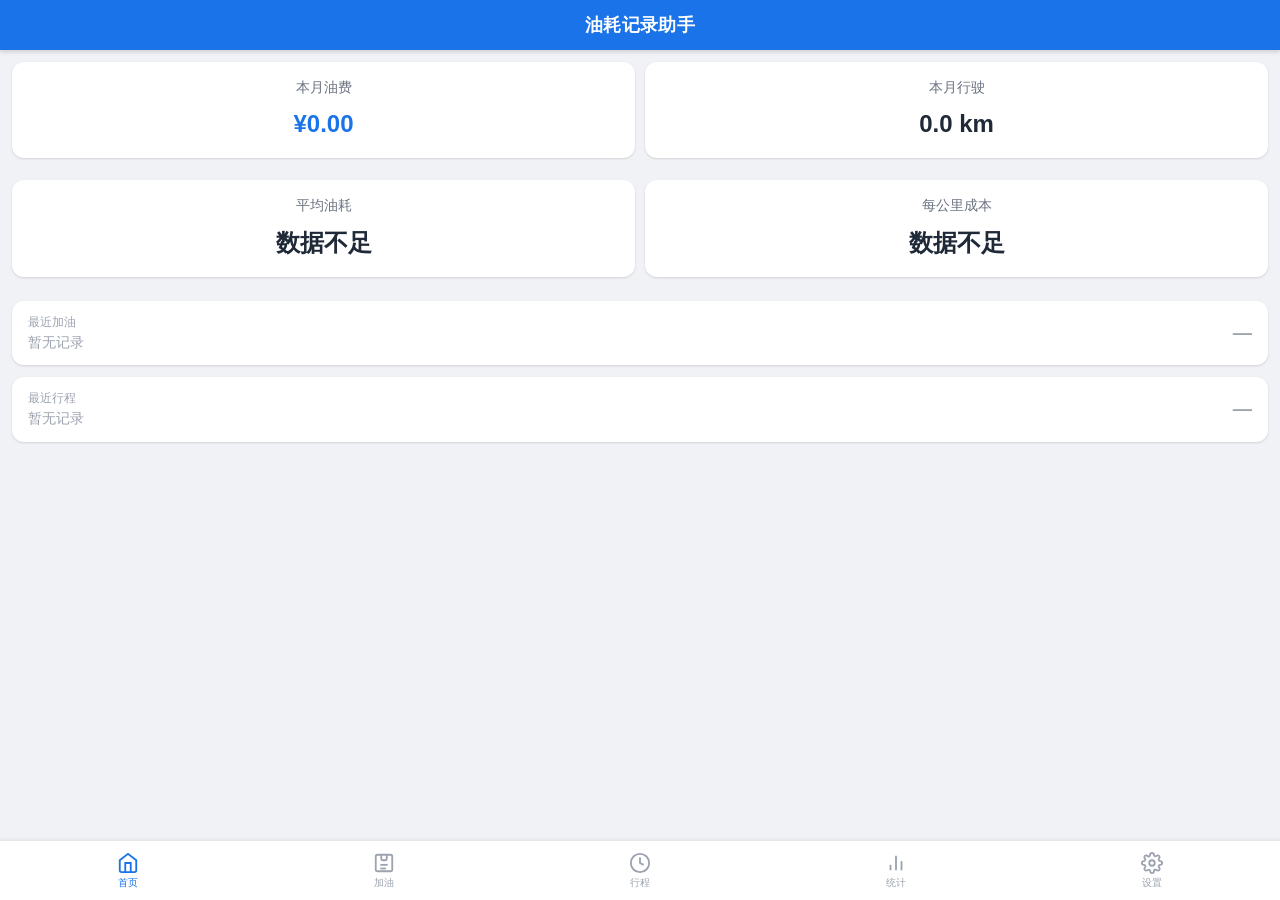
==== index.html @ dcf21203 "Initial fuel tracker PWA" ====
<!DOCTYPE html>
<html lang="zh-CN">
<head>
  <meta charset="UTF-8">
  <meta name="viewport" content="width=device-width, initial-scale=1.0, maximum-scale=1.0, user-scalable=no">
  <meta name="theme-color" content="#1a73e8">
  <meta name="apple-mobile-web-app-capable" content="yes">
  <meta name="apple-mobile-web-app-status-bar-style" content="default">
  <meta name="apple-mobile-web-app-title" content="油耗记录">
  <link rel="manifest" href="manifest.json">
  <link rel="apple-touch-icon" href="icons/icon-192.png">
  <title>油耗记录助手</title>
  <link rel="stylesheet" href="styles.css">
</head>
<body>
  <div id="app">
    <header class="app-header">
      <h1 id="header-title">油耗记录助手</h1>
    </header>

    <main id="main-content" class="app-content"></main>

    <nav class="bottom-nav">
      <button class="nav-item active" data-page="home">
        <svg class="nav-icon" viewBox="0 0 24 24" fill="none" stroke="currentColor" stroke-width="2">
          <path d="M3 9l9-7 9 7v11a2 2 0 0 1-2 2H5a2 2 0 0 1-2-2z"/>
          <polyline points="9 22 9 12 15 12 15 22"/>
        </svg>
        <span class="nav-label">首页</span>
      </button>
      <button class="nav-item" data-page="fuel">
        <svg class="nav-icon" viewBox="0 0 24 24" fill="none" stroke="currentColor" stroke-width="2">
          <path d="M19 3H5a2 2 0 0 0-2 2v14a2 2 0 0 0 2 2h14a2 2 0 0 0 2-2V5a2 2 0 0 0-2-2z"/>
          <path d="M15 3v4a2 2 0 0 1-2 2h-2a2 2 0 0 1-2-2V3"/>
          <line x1="8" y1="14" x2="16" y2="14"/>
          <line x1="8" y1="18" x2="14" y2="18"/>
        </svg>
        <span class="nav-label">加油</span>
      </button>
      <button class="nav-item" data-page="trip">
        <svg class="nav-icon" viewBox="0 0 24 24" fill="none" stroke="currentColor" stroke-width="2">
          <circle cx="12" cy="12" r="10"/>
          <polyline points="12 6 12 12 16 14"/>
        </svg>
        <span class="nav-label">行程</span>
      </button>
      <button class="nav-item" data-page="stats">
        <svg class="nav-icon" viewBox="0 0 24 24" fill="none" stroke="currentColor" stroke-width="2">
          <line x1="18" y1="20" x2="18" y2="10"/>
          <line x1="12" y1="20" x2="12" y2="4"/>
          <line x1="6" y1="20" x2="6" y2="14"/>
        </svg>
        <span class="nav-label">统计</span>
      </button>
      <button class="nav-item" data-page="settings">
        <svg class="nav-icon" viewBox="0 0 24 24" fill="none" stroke="currentColor" stroke-width="2">
          <circle cx="12" cy="12" r="3"/>
          <path d="M19.4 15a1.65 1.65 0 0 0 .33 1.82l.06.06a2 2 0 0 1 0 2.83 2 2 0 0 1-2.83 0l-.06-.06a1.65 1.65 0 0 0-1.82-.33 1.65 1.65 0 0 0-1 1.51V21a2 2 0 0 1-2 2 2 2 0 0 1-2-2v-.09A1.65 1.65 0 0 0 9 19.4a1.65 1.65 0 0 0-1.82.33l-.06.06a2 2 0 0 1-2.83 0 2 2 0 0 1 0-2.83l.06-.06A1.65 1.65 0 0 0 4.68 15a1.65 1.65 0 0 0-1.51-1H3a2 2 0 0 1-2-2 2 2 0 0 1 2-2h.09A1.65 1.65 0 0 0 4.6 9a1.65 1.65 0 0 0-.33-1.82l-.06-.06a2 2 0 0 1 0-2.83 2 2 0 0 1 2.83 0l.06.06A1.65 1.65 0 0 0 9 4.68a1.65 1.65 0 0 0 1-1.51V3a2 2 0 0 1 2-2 2 2 0 0 1 2 2v.09a1.65 1.65 0 0 0 1 1.51 1.65 1.65 0 0 0 1.82-.33l.06-.06a2 2 0 0 1 2.83 0 2 2 0 0 1 0 2.83l-.06.06A1.65 1.65 0 0 0 19.4 9a1.65 1.65 0 0 0 1.51 1H21a2 2 0 0 1 2 2 2 2 0 0 1-2 2h-.09a1.65 1.65 0 0 0-1.51 1z"/>
        </svg>
        <span class="nav-label">设置</span>
      </button>
    </nav>
  </div>

  <div id="modal-overlay" class="modal-overlay hidden">
    <div id="modal-content" class="modal-content"></div>
  </div>

  <div id="confirm-dialog" class="modal-overlay hidden">
    <div class="confirm-dialog">
      <p id="confirm-message"></p>
      <div class="confirm-actions">
        <button id="confirm-cancel" class="btn btn-outline">取消</button>
        <button id="confirm-ok" class="btn btn-danger">确认</button>
      </div>
    </div>
  </div>

  <script src="app.js"></script>
</body>
</html>
---- styles.css ----
:root {
  --primary: #1a73e8;
  --primary-dark: #1557b0;
  --primary-light: #e8f0fe;
  --bg: #f0f2f5;
  --card-bg: #ffffff;
  --text: #1f2937;
  --text-secondary: #6b7280;
  --text-muted: #9ca3af;
  --border: #e5e7eb;
  --danger: #ef4444;
  --danger-light: #fef2f2;
  --success: #10b981;
  --success-light: #ecfdf5;
  --warning: #f59e0b;
  --warning-light: #fffbeb;
  --nav-height: 60px;
  --header-height: 50px;
  --radius: 12px;
  --shadow: 0 1px 3px rgba(0,0,0,0.08), 0 1px 2px rgba(0,0,0,0.06);
  --shadow-lg: 0 4px 6px rgba(0,0,0,0.07), 0 2px 4px rgba(0,0,0,0.06);
}

* {
  margin: 0;
  padding: 0;
  box-sizing: border-box;
}

html {
  font-size: 16px;
  -webkit-text-size-adjust: 100%;
}

body {
  font-family: -apple-system, BlinkMacSystemFont, "Segoe UI", Roboto, "Helvetica Neue", Arial, "PingFang SC", "Microsoft YaHei", sans-serif;
  background: var(--bg);
  color: var(--text);
  line-height: 1.5;
  -webkit-font-smoothing: antialiased;
  overscroll-behavior: none;
  min-height: 100vh;
  min-height: 100dvh;
}

#app {
  display: flex;
  flex-direction: column;
  min-height: 100vh;
  min-height: 100dvh;
}

/* Header */
.app-header {
  position: sticky;
  top: 0;
  z-index: 100;
  background: var(--primary);
  color: #fff;
  height: var(--header-height);
  display: flex;
  align-items: center;
  justify-content: center;
  padding: 0 16px;
  box-shadow: 0 2px 4px rgba(0,0,0,0.15);
}

.app-header h1 {
  font-size: 1.1rem;
  font-weight: 600;
  letter-spacing: 0.02em;
}

/* Main Content */
.app-content {
  flex: 1;
  padding: 12px 12px calc(var(--nav-height) + 16px);
  overflow-y: auto;
}

/* Page */
.page {
  display: none;
}

.page.active {
  display: block;
}

/* Bottom Nav */
.bottom-nav {
  position: fixed;
  bottom: 0;
  left: 0;
  right: 0;
  z-index: 100;
  background: var(--card-bg);
  border-top: 1px solid var(--border);
  display: flex;
  height: var(--nav-height);
  padding-bottom: env(safe-area-inset-bottom, 0);
  box-shadow: 0 -1px 3px rgba(0,0,0,0.05);
}

.nav-item {
  flex: 1;
  display: flex;
  flex-direction: column;
  align-items: center;
  justify-content: center;
  gap: 2px;
  border: none;
  background: none;
  color: var(--text-muted);
  cursor: pointer;
  transition: color 0.2s;
  -webkit-tap-highlight-color: transparent;
}

.nav-item.active {
  color: var(--primary);
}

.nav-icon {
  width: 22px;
  height: 22px;
}

.nav-label {
  font-size: 0.65rem;
  font-weight: 500;
}

/* Cards */
.card {
  background: var(--card-bg);
  border-radius: var(--radius);
  padding: 16px;
  margin-bottom: 12px;
  box-shadow: var(--shadow);
}

.card-title {
  font-size: 0.85rem;
  color: var(--text-secondary);
  margin-bottom: 8px;
  font-weight: 500;
}

.card-value {
  font-size: 1.5rem;
  font-weight: 700;
  color: var(--text);
}

.card-value.primary {
  color: var(--primary);
}

.card-sub {
  font-size: 0.75rem;
  color: var(--text-muted);
  margin-top: 4px;
}

/* Summary grid */
.summary-grid {
  display: grid;
  grid-template-columns: 1fr 1fr;
  gap: 10px;
  margin-bottom: 12px;
}

.summary-card {
  text-align: center;
}

/* Record list */
.record-list {
  display: flex;
  flex-direction: column;
  gap: 10px;
}

.record-item {
  background: var(--card-bg);
  border-radius: var(--radius);
  padding: 14px 16px;
  box-shadow: var(--shadow);
  position: relative;
}

.record-header {
  display: flex;
  justify-content: space-between;
  align-items: flex-start;
  margin-bottom: 8px;
}

.record-date {
  font-size: 0.85rem;
  font-weight: 600;
  color: var(--text);
}

.record-delete {
  background: none;
  border: none;
  color: var(--text-muted);
  cursor: pointer;
  padding: 4px 8px;
  font-size: 0.8rem;
  border-radius: 6px;
  transition: all 0.2s;
  -webkit-tap-highlight-color: transparent;
}

.record-delete:hover,
.record-delete:active {
  color: var(--danger);
  background: var(--danger-light);
}

.record-details {
  display: grid;
  grid-template-columns: 1fr 1fr;
  gap: 4px 12px;
}

.record-detail {
  font-size: 0.82rem;
  color: var(--text-secondary);
}

.record-detail span {
  color: var(--text);
  font-weight: 500;
}

.record-note {
  margin-top: 6px;
  font-size: 0.78rem;
  color: var(--text-muted);
  font-style: italic;
}

.record-note::before {
  content: "📝 ";
  font-style: normal;
}

/* Full tank badge */
.badge-full {
  display: inline-block;
  background: var(--success-light);
  color: var(--success);
  font-size: 0.7rem;
  padding: 2px 8px;
  border-radius: 10px;
  font-weight: 600;
  margin-left: 6px;
}

/* Buttons */
.btn {
  display: inline-flex;
  align-items: center;
  justify-content: center;
  padding: 12px 20px;
  border-radius: 10px;
  border: none;
  font-size: 0.95rem;
  font-weight: 600;
  cursor: pointer;
  transition: all 0.2s;
  -webkit-tap-highlight-color: transparent;
  min-height: 44px;
  white-space: nowrap;
}

.btn-primary {
  background: var(--primary);
  color: #fff;
}

.btn-primary:active {
  background: var(--primary-dark);
}

.btn-outline {
  background: transparent;
  color: var(--primary);
  border: 1.5px solid var(--primary);
}

.btn-outline:active {
  background: var(--primary-light);
}

.btn-danger {
  background: var(--danger);
  color: #fff;
}

.btn-danger:active {
  background: #dc2626;
}

.btn-block {
  width: 100%;
}

.btn-sm {
  padding: 8px 14px;
  font-size: 0.82rem;
  min-height: 36px;
  border-radius: 8px;
}

/* FAB */
.fab {
  position: fixed;
  bottom: calc(var(--nav-height) + 20px);
  right: 20px;
  z-index: 90;
  width: 52px;
  height: 52px;
  border-radius: 50%;
  background: var(--primary);
  color: #fff;
  border: none;
  font-size: 1.6rem;
  display: flex;
  align-items: center;
  justify-content: center;
  cursor: pointer;
  box-shadow: 0 4px 12px rgba(26,115,232,0.4);
  transition: all 0.2s;
  -webkit-tap-highlight-color: transparent;
}

.fab:active {
  transform: scale(0.95);
  background: var(--primary-dark);
}

/* Empty state */
.empty-state {
  text-align: center;
  padding: 48px 24px;
  color: var(--text-muted);
}

.empty-state-icon {
  font-size: 3rem;
  margin-bottom: 12px;
  opacity: 0.6;
}

.empty-state p {
  font-size: 0.9rem;
  margin-bottom: 12px;
}

/* Modal */
.modal-overlay {
  position: fixed;
  inset: 0;
  z-index: 200;
  background: rgba(0,0,0,0.5);
  display: flex;
  align-items: flex-end;
  justify-content: center;
  animation: fadeIn 0.2s;
}

.modal-overlay.hidden {
  display: none;
}

.modal-content {
  background: var(--card-bg);
  border-radius: 16px 16px 0 0;
  width: 100%;
  max-height: 90vh;
  max-height: 90dvh;
  overflow-y: auto;
  padding: 0;
  animation: slideUp 0.3s ease-out;
}

.modal-header {
  position: sticky;
  top: 0;
  background: var(--card-bg);
  padding: 16px 20px;
  border-bottom: 1px solid var(--border);
  display: flex;
  align-items: center;
  justify-content: space-between;
  z-index: 1;
  border-radius: 16px 16px 0 0;
}

.modal-header h2 {
  font-size: 1.1rem;
  font-weight: 600;
}

.modal-close {
  background: none;
  border: none;
  font-size: 1.5rem;
  color: var(--text-secondary);
  cursor: pointer;
  padding: 4px 8px;
  line-height: 1;
  -webkit-tap-highlight-color: transparent;
}

.modal-body {
  padding: 16px 20px 24px;
}

.modal-footer {
  padding: 0 20px 20px;
  display: flex;
  gap: 10px;
}

.modal-footer .btn {
  flex: 1;
}

/* Form */
.form-group {
  margin-bottom: 16px;
}

.form-label {
  display: block;
  font-size: 0.85rem;
  font-weight: 600;
  color: var(--text);
  margin-bottom: 6px;
}

.form-input {
  width: 100%;
  padding: 10px 14px;
  border: 1.5px solid var(--border);
  border-radius: 10px;
  font-size: 0.95rem;
  color: var(--text);
  background: var(--card-bg);
  transition: border-color 0.2s;
  -webkit-appearance: none;
  appearance: none;
  font-family: inherit;
}

.form-input:focus {
  outline: none;
  border-color: var(--primary);
  box-shadow: 0 0 0 3px rgba(26,115,232,0.1);
}

.form-input::placeholder {
  color: var(--text-muted);
}

select.form-input {
  background-image: url("data:image/svg+xml,%3Csvg xmlns='http://www.w3.org/2000/svg' width='12' height='12' viewBox='0 0 12 12'%3E%3Cpath fill='%236b7280' d='M6 8L1 3h10z'/%3E%3C/svg%3E");
  background-repeat: no-repeat;
  background-position: right 12px center;
  padding-right: 32px;
}

.form-row {
  display: grid;
  grid-template-columns: 1fr 1fr;
  gap: 10px;
}

.form-hint {
  font-size: 0.75rem;
  color: var(--text-muted);
  margin-top: 4px;
}

.form-check {
  display: flex;
  align-items: center;
  gap: 8px;
  cursor: pointer;
}

.form-check input[type="checkbox"] {
  width: 20px;
  height: 20px;
  accent-color: var(--primary);
  cursor: pointer;
}

.form-check label {
  font-size: 0.9rem;
  cursor: pointer;
}

/* Stats */
.stats-grid {
  display: grid;
  grid-template-columns: 1fr 1fr;
  gap: 10px;
  margin-bottom: 12px;
}

.stats-card {
  background: var(--card-bg);
  border-radius: var(--radius);
  padding: 14px;
  box-shadow: var(--shadow);
}

.stats-card .card-title {
  font-size: 0.78rem;
  margin-bottom: 4px;
}

.stats-card .card-value {
  font-size: 1.3rem;
}

.stats-full {
  grid-column: 1 / -1;
}

.stats-insufficient {
  text-align: center;
  padding: 24px;
  color: var(--warning);
  background: var(--warning-light);
  border-radius: var(--radius);
  font-size: 0.9rem;
  font-weight: 500;
}

/* Settings */
.settings-section {
  margin-bottom: 20px;
}

.settings-section h3 {
  font-size: 0.9rem;
  font-weight: 600;
  color: var(--text-secondary);
  margin-bottom: 10px;
  padding-left: 4px;
}

.settings-row {
  display: flex;
  align-items: center;
  justify-content: space-between;
  background: var(--card-bg);
  padding: 14px 16px;
  border-radius: var(--radius);
  box-shadow: var(--shadow);
  margin-bottom: 8px;
}

.settings-label {
  font-size: 0.9rem;
  font-weight: 500;
}

.settings-value {
  font-size: 0.9rem;
  color: var(--text-secondary);
  font-weight: 600;
}

/* Confirm dialog */
.confirm-dialog {
  align-self: center;
  background: var(--card-bg);
  border-radius: var(--radius);
  padding: 24px;
  width: 85%;
  max-width: 320px;
  text-align: center;
  box-shadow: var(--shadow-lg);
}

.confirm-dialog p {
  font-size: 0.95rem;
  margin-bottom: 20px;
  color: var(--text);
  line-height: 1.6;
}

.confirm-actions {
  display: flex;
  gap: 10px;
}

.confirm-actions .btn {
  flex: 1;
}

/* Latest record card */
.latest-card {
  display: flex;
  justify-content: space-between;
  align-items: center;
  padding: 12px 16px;
}

.latest-info {
  flex: 1;
}

.latest-label {
  font-size: 0.75rem;
  color: var(--text-muted);
  margin-bottom: 2px;
}

.latest-detail {
  font-size: 0.85rem;
  color: var(--text);
}

.latest-value {
  font-size: 1.2rem;
  font-weight: 700;
  color: var(--primary);
}

/* Animations */
@keyframes fadeIn {
  from { opacity: 0; }
  to { opacity: 1; }
}

@keyframes slideUp {
  from { transform: translateY(100%); }
  to { transform: translateY(0); }
}

/* Scrollbar */
.app-content::-webkit-scrollbar {
  width: 0;
}

/* Utility */
.text-center { text-align: center; }
.mt-2 { margin-top: 8px; }
.mb-2 { margin-bottom: 8px; }
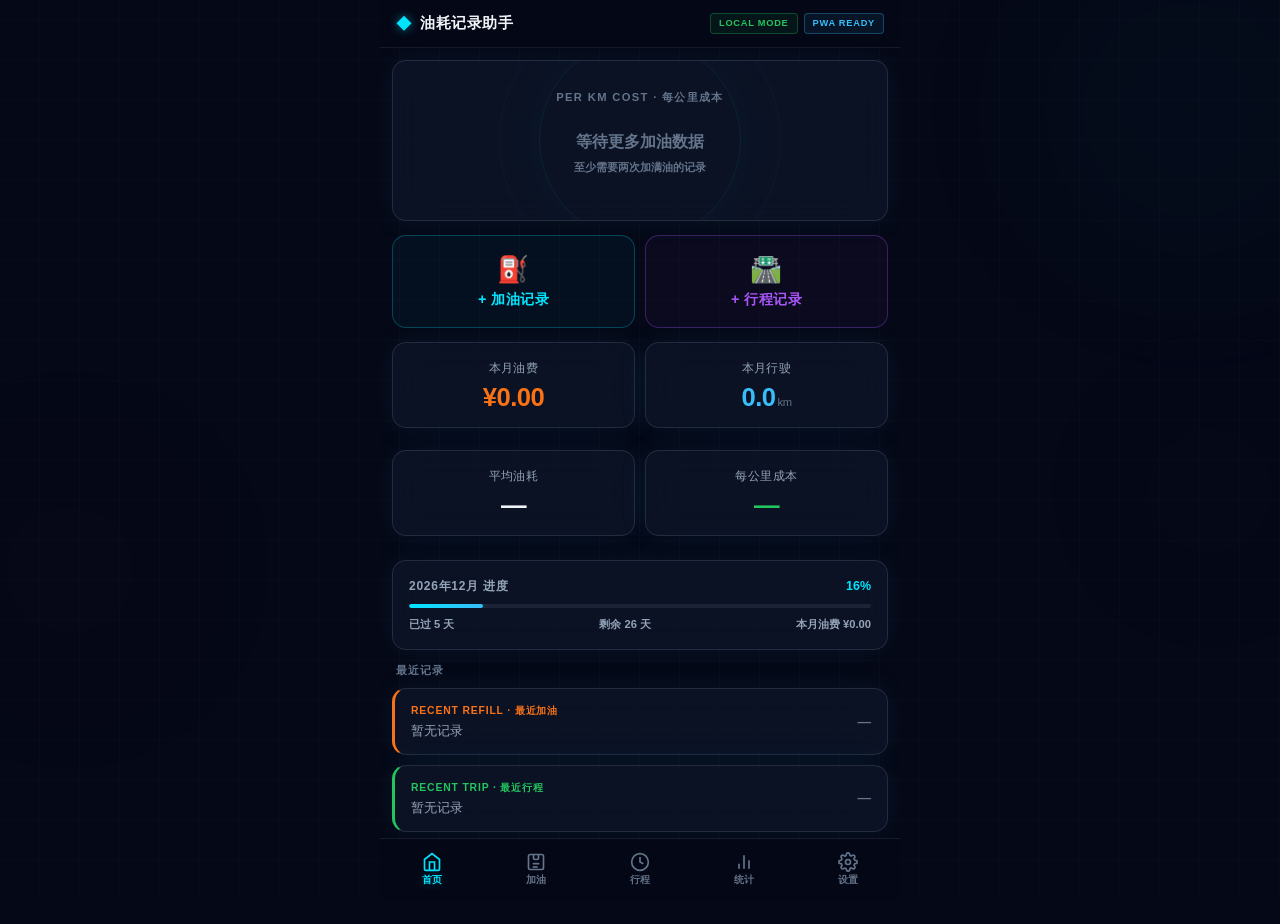
==== commit 645ef28d: "Upgrade futuristic fuel dashboard UI" ====
--- a/index.html
+++ b/index.html
@@ -3,19 +3,29 @@
 <head>
   <meta charset="UTF-8">
   <meta name="viewport" content="width=device-width, initial-scale=1.0, maximum-scale=1.0, user-scalable=no">
-  <meta name="theme-color" content="#1a73e8">
+  <meta name="theme-color" content="#050816">
   <meta name="apple-mobile-web-app-capable" content="yes">
-  <meta name="apple-mobile-web-app-status-bar-style" content="default">
+  <meta name="apple-mobile-web-app-status-bar-style" content="black-translucent">
   <meta name="apple-mobile-web-app-title" content="油耗记录">
   <link rel="manifest" href="manifest.json">
   <link rel="apple-touch-icon" href="icons/icon-192.png">
-  <title>油耗记录助手</title>
+  <title>油耗记录助手 · Fuel Intelligence</title>
   <link rel="stylesheet" href="styles.css">
 </head>
 <body>
+  <!-- Background orbs -->
+  <div class="bg-orb orb-1"></div>
+  <div class="bg-orb orb-2"></div>
+  <div class="bg-orb orb-3"></div>
+  <div class="bg-grid"></div>
+
   <div id="app">
     <header class="app-header">
-      <h1 id="header-title">油耗记录助手</h1>
+      <div class="header-inner">
+        <span class="header-logo">◆</span>
+        <h1 id="header-title">油耗记录助手</h1>
+      </div>
+      <div class="header-status" id="header-status"></div>
     </header>
 
     <main id="main-content" class="app-content"></main>
--- a/styles.css
+++ b/styles.css
@@ -1,31 +1,52 @@
+/* ============================================================
+   Fuel Intelligence Dashboard — Dark Sci-Fi Theme
+   ============================================================ */
+
 :root {
-  --primary: #1a73e8;
-  --primary-dark: #1557b0;
-  --primary-light: #e8f0fe;
-  --bg: #f0f2f5;
-  --card-bg: #ffffff;
-  --text: #1f2937;
-  --text-secondary: #6b7280;
-  --text-muted: #9ca3af;
-  --border: #e5e7eb;
-  --danger: #ef4444;
-  --danger-light: #fef2f2;
-  --success: #10b981;
-  --success-light: #ecfdf5;
-  --warning: #f59e0b;
-  --warning-light: #fffbeb;
-  --nav-height: 60px;
-  --header-height: 50px;
-  --radius: 12px;
-  --shadow: 0 1px 3px rgba(0,0,0,0.08), 0 1px 2px rgba(0,0,0,0.06);
-  --shadow-lg: 0 4px 6px rgba(0,0,0,0.07), 0 2px 4px rgba(0,0,0,0.06);
-}
-
-* {
-  margin: 0;
-  padding: 0;
-  box-sizing: border-box;
-}
+  /* Background */
+  --bg-deep: #050816;
+  --bg-mid: #07111f;
+  --bg-card: rgba(15, 23, 42, 0.72);
+  --bg-card-solid: #0f172a;
+  --bg-input: rgba(15, 23, 42, 0.9);
+
+  /* Borders */
+  --border-subtle: rgba(148, 163, 184, 0.12);
+  --border-glow: rgba(148, 163, 184, 0.18);
+  --border-cyan: rgba(0, 229, 255, 0.25);
+
+  /* Text */
+  --text-primary: #f1f5f9;
+  --text-secondary: #94a3b8;
+  --text-muted: #64748b;
+  --text-cyan: #00e5ff;
+
+  /* Accent */
+  --accent-cyan: #00e5ff;
+  --accent-blue: #38bdf8;
+  --accent-purple: #a855f7;
+  --accent-green: #22c55e;
+  --accent-orange: #f97316;
+  --accent-rose: #f43f5e;
+
+  /* Glow */
+  --glow-cyan: 0 0 30px rgba(0, 229, 255, 0.15);
+  --glow-blue: 0 0 20px rgba(56, 189, 248, 0.12);
+  --glow-purple: 0 0 25px rgba(168, 85, 247, 0.12);
+  --glow-card: 0 0 30px rgba(56, 189, 248, 0.08);
+  --glow-btn: 0 0 20px rgba(0, 229, 255, 0.3);
+
+  /* Layout */
+  --nav-height: 62px;
+  --header-height: 48px;
+  --radius: 14px;
+  --radius-sm: 10px;
+}
+
+/* ============================================================
+   Reset & Base
+   ============================================================ */
+* { margin: 0; padding: 0; box-sizing: border-box; }
 
 html {
   font-size: 16px;
@@ -34,72 +55,1005 @@
 
 body {
   font-family: -apple-system, BlinkMacSystemFont, "Segoe UI", Roboto, "Helvetica Neue", Arial, "PingFang SC", "Microsoft YaHei", sans-serif;
-  background: var(--bg);
-  color: var(--text);
+  background: var(--bg-deep);
+  color: var(--text-primary);
   line-height: 1.5;
   -webkit-font-smoothing: antialiased;
   overscroll-behavior: none;
   min-height: 100vh;
   min-height: 100dvh;
-}
-
+  overflow-x: hidden;
+  position: relative;
+}
+
+/* ============================================================
+   Background Effects
+   ============================================================ */
+.bg-orb {
+  position: fixed;
+  border-radius: 50%;
+  filter: blur(120px);
+  opacity: 0.4;
+  pointer-events: none;
+  z-index: 0;
+}
+.bg-orb.orb-1 {
+  width: 380px; height: 380px;
+  background: radial-gradient(circle, rgba(0,229,255,0.18), transparent 70%);
+  top: -80px; right: -100px;
+  animation: orbFloat1 12s ease-in-out infinite;
+}
+.bg-orb.orb-2 {
+  width: 300px; height: 300px;
+  background: radial-gradient(circle, rgba(168,85,247,0.14), transparent 70%);
+  bottom: 20%; left: -80px;
+  animation: orbFloat2 15s ease-in-out infinite;
+}
+.bg-orb.orb-3 {
+  width: 260px; height: 260px;
+  background: radial-gradient(circle, rgba(56,189,248,0.12), transparent 70%);
+  top: 40%; right: -60px;
+  animation: orbFloat3 14s ease-in-out infinite;
+}
+
+.bg-grid {
+  position: fixed;
+  inset: 0;
+  pointer-events: none;
+  z-index: 0;
+  opacity: 0.06;
+  background-image:
+    repeating-linear-gradient(0deg, transparent, transparent 39px, rgba(148,163,184,0.5) 39px, rgba(148,163,184,0.5) 40px),
+    repeating-linear-gradient(90deg, transparent, transparent 39px, rgba(148,163,184,0.5) 39px, rgba(148,163,184,0.5) 40px);
+}
+
+@keyframes orbFloat1 {
+  0%, 100% { transform: translate(0, 0) scale(1); }
+  33% { transform: translate(-40px, 30px) scale(1.08); }
+  66% { transform: translate(20px, -20px) scale(0.94); }
+}
+@keyframes orbFloat2 {
+  0%, 100% { transform: translate(0, 0) scale(1); }
+  50% { transform: translate(30px, -40px) scale(1.1); }
+}
+@keyframes orbFloat3 {
+  0%, 100% { transform: translate(0, 0) scale(1); }
+  33% { transform: translate(-20px, -30px) scale(1.05); }
+  66% { transform: translate(30px, 20px) scale(0.95); }
+}
+
+/* ============================================================
+   App Shell
+   ============================================================ */
 #app {
   display: flex;
   flex-direction: column;
   min-height: 100vh;
   min-height: 100dvh;
-}
-
-/* Header */
+  position: relative;
+  z-index: 1;
+  max-width: 520px;
+  margin: 0 auto;
+}
+
+/* ============================================================
+   Header
+   ============================================================ */
 .app-header {
   position: sticky;
   top: 0;
   z-index: 100;
-  background: var(--primary);
-  color: #fff;
+  background: rgba(5, 8, 22, 0.85);
+  backdrop-filter: blur(20px);
+  -webkit-backdrop-filter: blur(20px);
+  border-bottom: 1px solid var(--border-subtle);
+  padding: 0 16px;
   height: var(--header-height);
   display: flex;
+  align-items: center;
+  justify-content: space-between;
+}
+
+.header-inner {
+  display: flex;
+  align-items: center;
+  gap: 8px;
+}
+
+.header-logo {
+  color: var(--accent-cyan);
+  font-size: 1rem;
+  text-shadow: 0 0 10px rgba(0,229,255,0.5);
+}
+
+.app-header h1 {
+  font-size: 0.95rem;
+  font-weight: 600;
+  color: var(--text-primary);
+  letter-spacing: 0.04em;
+}
+
+.header-status {
+  display: flex;
+  gap: 6px;
+}
+
+.status-tag {
+  font-size: 0.58rem;
+  font-weight: 700;
+  letter-spacing: 0.08em;
+  padding: 3px 8px;
+  border-radius: 4px;
+  border: 1px solid;
+  text-transform: uppercase;
+}
+.status-tag.local  { color: #22c55e; border-color: rgba(34,197,94,0.3); background: rgba(34,197,94,0.08); }
+.status-tag.pwa    { color: #38bdf8; border-color: rgba(56,189,248,0.3); background: rgba(56,189,248,0.08); }
+
+/* ============================================================
+   Main Content
+   ============================================================ */
+.app-content {
+  flex: 1;
+  padding: 12px 12px calc(var(--nav-height) + 20px);
+  overflow-y: auto;
+  position: relative;
+  z-index: 1;
+}
+
+.app-content::-webkit-scrollbar { width: 0; }
+
+.page { display: none; }
+.page.active { display: block; }
+
+/* ============================================================
+   Page Title (fuel/trip/stats/settings)
+   ============================================================ */
+.page-title {
+  font-size: 1.05rem;
+  font-weight: 700;
+  margin-bottom: 14px;
+  color: var(--text-primary);
+  letter-spacing: 0.03em;
+  display: flex;
+  align-items: center;
+  gap: 8px;
+}
+.page-title .dot {
+  width: 8px; height: 8px;
+  border-radius: 50%;
+  background: var(--accent-cyan);
+  box-shadow: 0 0 8px var(--accent-cyan);
+}
+
+/* ============================================================
+   Cards (Glass)
+   ============================================================ */
+.card {
+  background: var(--bg-card);
+  border: 1px solid var(--border-glow);
+  border-radius: var(--radius);
+  padding: 16px;
+  margin-bottom: 12px;
+  backdrop-filter: blur(16px);
+  -webkit-backdrop-filter: blur(16px);
+  box-shadow: var(--glow-card);
+}
+
+.card-title {
+  font-size: 0.75rem;
+  color: var(--text-secondary);
+  margin-bottom: 6px;
+  font-weight: 500;
+  letter-spacing: 0.04em;
+  text-transform: uppercase;
+}
+
+.card-value {
+  font-size: 1.6rem;
+  font-weight: 800;
+  color: var(--text-primary);
+  letter-spacing: -0.02em;
+  line-height: 1.1;
+}
+
+.card-value.cyan  { color: var(--accent-cyan); text-shadow: 0 0 20px rgba(0,229,255,0.2); }
+.card-value.blue  { color: var(--accent-blue); }
+.card-value.green { color: var(--accent-green); }
+.card-value.orange{ color: var(--accent-orange); }
+
+.card-unit {
+  font-size: 0.7rem;
+  font-weight: 500;
+  color: var(--text-muted);
+  margin-left: 2px;
+}
+
+/* ============================================================
+   Summary Grid (2x2)
+   ============================================================ */
+.summary-grid {
+  display: grid;
+  grid-template-columns: 1fr 1fr;
+  gap: 10px;
+  margin-bottom: 12px;
+}
+.summary-card { text-align: center; }
+
+/* ============================================================
+   Hero Dashboard — Central Gauge
+   ============================================================ */
+.hero-dashboard {
+  position: relative;
+  text-align: center;
+  padding: 28px 16px 22px;
+  margin-bottom: 14px;
+  background: var(--bg-card);
+  border: 1px solid var(--border-glow);
+  border-radius: var(--radius);
+  backdrop-filter: blur(16px);
+  -webkit-backdrop-filter: blur(16px);
+  box-shadow: var(--glow-card);
+  overflow: hidden;
+}
+
+.hero-dashboard::before {
+  content: '';
+  position: absolute;
+  top: 50%; left: 50%;
+  transform: translate(-50%, -50%);
+  width: 200px; height: 200px;
+  border-radius: 50%;
+  border: 1px solid rgba(0,229,255,0.08);
+  box-shadow: 0 0 60px rgba(0,229,255,0.04);
+  pointer-events: none;
+}
+
+.hero-dashboard::after {
+  content: '';
+  position: absolute;
+  top: 50%; left: 50%;
+  transform: translate(-50%, -50%);
+  width: 280px; height: 280px;
+  border-radius: 50%;
+  border: 1px solid rgba(168,85,247,0.05);
+  pointer-events: none;
+}
+
+.hero-label {
+  font-size: 0.7rem;
+  font-weight: 600;
+  letter-spacing: 0.12em;
+  text-transform: uppercase;
+  color: var(--text-muted);
+  margin-bottom: 4px;
+  position: relative;
+  z-index: 1;
+}
+
+.hero-value {
+  font-size: 3.6rem;
+  font-weight: 900;
+  letter-spacing: -0.04em;
+  line-height: 1;
+  background: linear-gradient(180deg, #ffffff 0%, #a0c4ff 100%);
+  -webkit-background-clip: text;
+  -webkit-text-fill-color: transparent;
+  background-clip: text;
+  position: relative;
+  z-index: 1;
+}
+
+.hero-unit {
+  font-size: 0.85rem;
+  font-weight: 500;
+  color: var(--accent-cyan);
+  margin-top: 2px;
+  letter-spacing: 0.06em;
+  position: relative;
+  z-index: 1;
+}
+
+.hero-no-data {
+  font-size: 1rem;
+  font-weight: 600;
+  color: var(--text-muted);
+  position: relative;
+  z-index: 1;
+  padding: 20px 0;
+}
+
+.hero-aux {
+  display: flex;
+  justify-content: center;
+  gap: 28px;
+  margin-top: 16px;
+  position: relative;
+  z-index: 1;
+}
+
+.hero-aux-item {
+  text-align: center;
+}
+
+.hero-aux-value {
+  font-size: 1.15rem;
+  font-weight: 700;
+  color: var(--text-primary);
+}
+
+.hero-aux-label {
+  font-size: 0.65rem;
+  color: var(--text-muted);
+  letter-spacing: 0.04em;
+  text-transform: uppercase;
+}
+
+.hero-separator {
+  width: 1px;
+  background: var(--border-subtle);
+}
+
+/* ============================================================
+   Quick Actions
+   ============================================================ */
+.quick-actions {
+  display: grid;
+  grid-template-columns: 1fr 1fr;
+  gap: 10px;
+  margin-bottom: 14px;
+}
+
+.btn-action {
+  display: flex;
+  flex-direction: column;
   align-items: center;
   justify-content: center;
-  padding: 0 16px;
-  box-shadow: 0 2px 4px rgba(0,0,0,0.15);
-}
-
-.app-header h1 {
-  font-size: 1.1rem;
+  gap: 6px;
+  padding: 18px 12px;
+  border-radius: var(--radius);
+  border: 1px solid var(--border-cyan);
+  background: rgba(0, 229, 255, 0.04);
+  color: var(--accent-cyan);
+  font-size: 0.9rem;
+  font-weight: 700;
+  cursor: pointer;
+  transition: all 0.25s;
+  text-decoration: none;
+  -webkit-tap-highlight-color: transparent;
+  letter-spacing: 0.03em;
+}
+
+.btn-action:active {
+  background: rgba(0, 229, 255, 0.12);
+  box-shadow: var(--glow-btn);
+  transform: scale(0.97);
+}
+
+.btn-action .action-icon {
+  font-size: 1.6rem;
+}
+
+.btn-action.trip {
+  border-color: rgba(168, 85, 247, 0.3);
+  background: rgba(168, 85, 247, 0.04);
+  color: var(--accent-purple);
+}
+.btn-action.trip:active {
+  background: rgba(168, 85, 247, 0.12);
+  box-shadow: 0 0 20px rgba(168, 85, 247, 0.3);
+}
+
+/* ============================================================
+   Month Progress
+   ============================================================ */
+.progress-card {
+  background: var(--bg-card);
+  border: 1px solid var(--border-glow);
+  border-radius: var(--radius);
+  padding: 16px;
+  margin-bottom: 12px;
+  backdrop-filter: blur(16px);
+  -webkit-backdrop-filter: blur(16px);
+  box-shadow: var(--glow-card);
+}
+
+.progress-header {
+  display: flex;
+  justify-content: space-between;
+  align-items: baseline;
+  margin-bottom: 8px;
+}
+
+.progress-label {
+  font-size: 0.75rem;
   font-weight: 600;
-  letter-spacing: 0.02em;
-}
-
-/* Main Content */
-.app-content {
-  flex: 1;
-  padding: 12px 12px calc(var(--nav-height) + 16px);
+  color: var(--text-secondary);
+  letter-spacing: 0.06em;
+  text-transform: uppercase;
+}
+
+.progress-days {
+  font-size: 0.78rem;
+  font-weight: 600;
+  color: var(--accent-cyan);
+}
+
+.progress-bar-track {
+  height: 4px;
+  background: rgba(148, 163, 184, 0.12);
+  border-radius: 2px;
+  overflow: hidden;
+  margin-bottom: 8px;
+}
+
+.progress-bar-fill {
+  height: 100%;
+  border-radius: 2px;
+  background: linear-gradient(90deg, var(--accent-cyan), var(--accent-blue));
+  box-shadow: 0 0 8px rgba(0, 229, 255, 0.3);
+  transition: width 0.6s ease;
+}
+
+.progress-info {
+  display: flex;
+  justify-content: space-between;
+  font-size: 0.7rem;
+  color: var(--text-muted);
+}
+
+.progress-info span {
+  color: var(--text-secondary);
+  font-weight: 600;
+}
+
+/* ============================================================
+   Latest Records
+   ============================================================ */
+.latest-section-title {
+  font-size: 0.7rem;
+  font-weight: 700;
+  letter-spacing: 0.1em;
+  text-transform: uppercase;
+  color: var(--text-muted);
+  margin-bottom: 10px;
+  padding-left: 4px;
+}
+
+.latest-record-card {
+  background: var(--bg-card);
+  border: 1px solid var(--border-glow);
+  border-radius: var(--radius);
+  padding: 14px 16px;
+  margin-bottom: 10px;
+  backdrop-filter: blur(16px);
+  -webkit-backdrop-filter: blur(16px);
+  display: flex;
+  justify-content: space-between;
+  align-items: center;
+  box-shadow: var(--glow-card);
+}
+
+.latest-record-card.fuel { border-left: 3px solid var(--accent-orange); }
+.latest-record-card.trip { border-left: 3px solid var(--accent-green); }
+
+.latest-info { flex: 1; min-width: 0; }
+
+.latest-label {
+  font-size: 0.65rem;
+  font-weight: 700;
+  letter-spacing: 0.08em;
+  text-transform: uppercase;
+  color: var(--text-muted);
+  margin-bottom: 2px;
+}
+
+.latest-record-card.fuel .latest-label { color: var(--accent-orange); }
+.latest-record-card.trip .latest-label { color: var(--accent-green); }
+
+.latest-detail {
+  font-size: 0.8rem;
+  color: var(--text-secondary);
+  white-space: nowrap;
+  overflow: hidden;
+  text-overflow: ellipsis;
+}
+
+.latest-value {
+  font-size: 1.25rem;
+  font-weight: 800;
+  color: var(--text-primary);
+  flex-shrink: 0;
+  margin-left: 12px;
+}
+
+.latest-value.no-data {
+  color: var(--text-muted);
+  font-size: 0.85rem;
+}
+
+/* ============================================================
+   Record List Items
+   ============================================================ */
+.record-list {
+  display: flex;
+  flex-direction: column;
+  gap: 10px;
+}
+
+.record-item {
+  background: var(--bg-card);
+  border: 1px solid var(--border-glow);
+  border-radius: var(--radius);
+  padding: 14px 16px;
+  backdrop-filter: blur(16px);
+  -webkit-backdrop-filter: blur(16px);
+  box-shadow: var(--glow-card);
+}
+
+.record-header {
+  display: flex;
+  justify-content: space-between;
+  align-items: flex-start;
+  margin-bottom: 8px;
+}
+
+.record-date {
+  font-size: 0.85rem;
+  font-weight: 600;
+  color: var(--text-primary);
+}
+
+.record-delete {
+  background: none;
+  border: none;
+  color: var(--text-muted);
+  cursor: pointer;
+  padding: 4px 8px;
+  font-size: 0.75rem;
+  border-radius: 6px;
+  transition: all 0.2s;
+  -webkit-tap-highlight-color: transparent;
+}
+
+.record-delete:active {
+  color: var(--accent-rose);
+  background: rgba(244, 63, 94, 0.1);
+}
+
+.record-details {
+  display: grid;
+  grid-template-columns: 1fr 1fr;
+  gap: 4px 12px;
+}
+
+.record-detail {
+  font-size: 0.78rem;
+  color: var(--text-secondary);
+}
+
+.record-detail span {
+  color: var(--text-primary);
+  font-weight: 600;
+}
+
+.record-note {
+  margin-top: 6px;
+  font-size: 0.73rem;
+  color: var(--text-muted);
+  font-style: italic;
+}
+
+.badge-full {
+  display: inline-block;
+  font-size: 0.65rem;
+  padding: 2px 8px;
+  border-radius: 10px;
+  font-weight: 700;
+  margin-left: 6px;
+  color: var(--accent-green);
+  background: rgba(34, 197, 94, 0.1);
+  border: 1px solid rgba(34, 197, 94, 0.2);
+}
+
+/* ============================================================
+   Empty State
+   ============================================================ */
+.empty-state {
+  text-align: center;
+  padding: 56px 24px;
+  color: var(--text-muted);
+}
+
+.empty-state-icon {
+  font-size: 3rem;
+  margin-bottom: 12px;
+  opacity: 0.5;
+}
+
+.empty-state p {
+  font-size: 0.85rem;
+  margin-bottom: 14px;
+}
+
+/* ============================================================
+   Buttons
+   ============================================================ */
+.btn {
+  display: inline-flex;
+  align-items: center;
+  justify-content: center;
+  padding: 12px 20px;
+  border-radius: var(--radius-sm);
+  border: none;
+  font-size: 0.9rem;
+  font-weight: 700;
+  cursor: pointer;
+  transition: all 0.25s;
+  -webkit-tap-highlight-color: transparent;
+  min-height: 44px;
+  letter-spacing: 0.03em;
+}
+
+.btn-primary {
+  background: linear-gradient(135deg, #00a8d4, #0077cc);
+  color: #fff;
+  box-shadow: 0 0 16px rgba(0, 167, 212, 0.25);
+}
+
+.btn-primary:active {
+  box-shadow: 0 0 24px rgba(0, 167, 212, 0.45);
+  transform: scale(0.97);
+}
+
+.btn-outline {
+  background: transparent;
+  color: var(--accent-cyan);
+  border: 1.5px solid rgba(0, 229, 255, 0.35);
+}
+
+.btn-outline:active {
+  background: rgba(0, 229, 255, 0.08);
+  border-color: var(--accent-cyan);
+}
+
+.btn-danger {
+  background: rgba(244, 63, 94, 0.15);
+  color: var(--accent-rose);
+  border: 1px solid rgba(244, 63, 94, 0.25);
+}
+
+.btn-danger:active {
+  background: rgba(244, 63, 94, 0.25);
+}
+
+.btn-block { width: 100%; }
+.btn-sm {
+  padding: 8px 14px;
+  font-size: 0.78rem;
+  min-height: 36px;
+  border-radius: 8px;
+}
+
+/* ============================================================
+   FAB
+   ============================================================ */
+.fab {
+  position: fixed;
+  bottom: calc(var(--nav-height) + 24px);
+  right: 20px;
+  z-index: 90;
+  width: 52px; height: 52px;
+  border-radius: 50%;
+  background: linear-gradient(135deg, #00a8d4, #0077cc);
+  color: #fff;
+  border: none;
+  font-size: 1.6rem;
+  display: flex;
+  align-items: center;
+  justify-content: center;
+  cursor: pointer;
+  box-shadow: 0 0 24px rgba(0, 167, 212, 0.4);
+  transition: all 0.25s;
+  -webkit-tap-highlight-color: transparent;
+}
+
+.fab:active {
+  transform: scale(0.92);
+  box-shadow: 0 0 36px rgba(0, 167, 212, 0.6);
+}
+
+/* ============================================================
+   Modal
+   ============================================================ */
+.modal-overlay {
+  position: fixed;
+  inset: 0;
+  z-index: 200;
+  background: rgba(2, 6, 23, 0.8);
+  backdrop-filter: blur(8px);
+  -webkit-backdrop-filter: blur(8px);
+  display: flex;
+  align-items: flex-end;
+  justify-content: center;
+  animation: fadeIn 0.2s;
+}
+
+.modal-overlay.hidden { display: none; }
+
+.modal-content {
+  background: var(--bg-card-solid);
+  border: 1px solid var(--border-glow);
+  border-bottom: none;
+  border-radius: 20px 20px 0 0;
+  width: 100%;
+  max-width: 520px;
+  max-height: 90vh;
+  max-height: 90dvh;
   overflow-y: auto;
-}
-
-/* Page */
-.page {
-  display: none;
-}
-
-.page.active {
+  animation: slideUp 0.3s ease-out;
+  box-shadow: 0 -10px 40px rgba(0, 0, 0, 0.5);
+}
+
+.modal-header {
+  position: sticky;
+  top: 0;
+  background: var(--bg-card-solid);
+  padding: 18px 20px;
+  border-bottom: 1px solid var(--border-subtle);
+  display: flex;
+  align-items: center;
+  justify-content: space-between;
+  z-index: 1;
+  border-radius: 20px 20px 0 0;
+}
+
+.modal-header h2 {
+  font-size: 1.05rem;
+  font-weight: 700;
+  color: var(--text-primary);
+}
+
+.modal-close {
+  background: none;
+  border: none;
+  font-size: 1.3rem;
+  color: var(--text-muted);
+  cursor: pointer;
+  padding: 4px 8px;
+  line-height: 1;
+  -webkit-tap-highlight-color: transparent;
+}
+
+.modal-close:active { color: var(--text-primary); }
+
+.modal-body { padding: 16px 20px 24px; }
+
+.modal-footer {
+  padding: 0 20px 24px;
+  display: flex;
+  gap: 10px;
+}
+
+.modal-footer .btn { flex: 1; }
+
+/* ============================================================
+   Form Inputs
+   ============================================================ */
+.form-group { margin-bottom: 16px; }
+
+.form-label {
   display: block;
-}
-
-/* Bottom Nav */
+  font-size: 0.78rem;
+  font-weight: 600;
+  color: var(--text-secondary);
+  margin-bottom: 6px;
+  letter-spacing: 0.03em;
+}
+
+.form-input {
+  width: 100%;
+  padding: 11px 14px;
+  border: 1.5px solid var(--border-glow);
+  border-radius: var(--radius-sm);
+  font-size: 0.92rem;
+  color: var(--text-primary);
+  background: var(--bg-input);
+  transition: all 0.25s;
+  -webkit-appearance: none;
+  appearance: none;
+  font-family: inherit;
+}
+
+.form-input:focus {
+  outline: none;
+  border-color: var(--accent-cyan);
+  box-shadow: 0 0 0 3px rgba(0, 229, 255, 0.1), 0 0 12px rgba(0, 229, 255, 0.08);
+}
+
+.form-input::placeholder { color: var(--text-muted); }
+
+.form-input[readonly] {
+  background: rgba(15, 23, 42, 0.5);
+  color: var(--accent-cyan);
+  font-weight: 600;
+}
+
+select.form-input {
+  background-image: url("data:image/svg+xml,%3Csvg xmlns='http://www.w3.org/2000/svg' width='12' height='12' viewBox='0 0 12 12'%3E%3Cpath fill='%2394a3b8' d='M6 8L1 3h10z'/%3E%3C/svg%3E");
+  background-repeat: no-repeat;
+  background-position: right 12px center;
+  padding-right: 32px;
+}
+
+.form-row {
+  display: grid;
+  grid-template-columns: 1fr 1fr;
+  gap: 10px;
+}
+
+.form-hint {
+  font-size: 0.7rem;
+  color: var(--text-muted);
+  margin-top: -8px;
+  margin-bottom: 8px;
+}
+
+.form-check {
+  display: flex;
+  align-items: center;
+  gap: 8px;
+  cursor: pointer;
+}
+
+.form-check input[type="checkbox"] {
+  width: 20px; height: 20px;
+  accent-color: var(--accent-cyan);
+  cursor: pointer;
+}
+
+.form-check label {
+  font-size: 0.85rem;
+  color: var(--text-secondary);
+  cursor: pointer;
+}
+
+/* ============================================================
+   Stats Page
+   ============================================================ */
+.stats-grid {
+  display: grid;
+  grid-template-columns: 1fr 1fr;
+  gap: 10px;
+  margin-bottom: 12px;
+}
+
+.stats-card {
+  background: var(--bg-card);
+  border: 1px solid var(--border-glow);
+  border-radius: var(--radius);
+  padding: 14px;
+  backdrop-filter: blur(16px);
+  -webkit-backdrop-filter: blur(16px);
+  box-shadow: var(--glow-card);
+}
+
+.stats-card .card-title {
+  font-size: 0.7rem;
+  margin-bottom: 4px;
+}
+
+.stats-card .card-value {
+  font-size: 1.25rem;
+}
+
+.stats-full { grid-column: 1 / -1; }
+
+.stats-insufficient {
+  background: rgba(245, 158, 11, 0.08);
+  border: 1px solid rgba(245, 158, 11, 0.2);
+  color: var(--accent-orange);
+  padding: 14px 16px;
+  border-radius: var(--radius-sm);
+  font-size: 0.82rem;
+  font-weight: 600;
+  text-align: center;
+  margin-bottom: 12px;
+}
+
+/* ============================================================
+   Settings Page
+   ============================================================ */
+.settings-section { margin-bottom: 22px; }
+
+.settings-section h3 {
+  font-size: 0.75rem;
+  font-weight: 700;
+  letter-spacing: 0.08em;
+  text-transform: uppercase;
+  color: var(--text-muted);
+  margin-bottom: 10px;
+  padding-left: 4px;
+}
+
+.settings-row {
+  display: flex;
+  align-items: center;
+  justify-content: space-between;
+  background: var(--bg-card);
+  border: 1px solid var(--border-glow);
+  padding: 14px 16px;
+  border-radius: var(--radius-sm);
+  backdrop-filter: blur(16px);
+  -webkit-backdrop-filter: blur(16px);
+  margin-bottom: 8px;
+}
+
+.settings-label {
+  font-size: 0.85rem;
+  color: var(--text-secondary);
+}
+
+.settings-value {
+  font-size: 0.85rem;
+  color: var(--accent-cyan);
+  font-weight: 700;
+}
+
+.settings-about {
+  text-align: center;
+  color: var(--text-muted);
+  font-size: 0.72rem;
+  padding: 16px 0;
+}
+
+/* ============================================================
+   Confirm Dialog
+   ============================================================ */
+.confirm-dialog {
+  align-self: center;
+  background: var(--bg-card-solid);
+  border: 1px solid var(--border-glow);
+  border-radius: var(--radius);
+  padding: 24px;
+  width: 85%;
+  max-width: 320px;
+  text-align: center;
+  box-shadow: 0 0 40px rgba(0, 0, 0, 0.5), var(--glow-card);
+}
+
+.confirm-dialog p {
+  font-size: 0.9rem;
+  margin-bottom: 20px;
+  color: var(--text-primary);
+  line-height: 1.6;
+  white-space: pre-line;
+}
+
+.confirm-actions {
+  display: flex;
+  gap: 10px;
+}
+.confirm-actions .btn { flex: 1; }
+
+/* ============================================================
+   Bottom Navigation
+   ============================================================ */
 .bottom-nav {
   position: fixed;
   bottom: 0;
-  left: 0;
-  right: 0;
+  left: 50%;
+  transform: translateX(-50%);
   z-index: 100;
-  background: var(--card-bg);
-  border-top: 1px solid var(--border);
+  background: rgba(5, 8, 22, 0.9);
+  backdrop-filter: blur(20px);
+  -webkit-backdrop-filter: blur(20px);
+  border-top: 1px solid var(--border-subtle);
   display: flex;
   height: var(--nav-height);
+  width: 100%;
+  max-width: 520px;
   padding-bottom: env(safe-area-inset-bottom, 0);
-  box-shadow: 0 -1px 3px rgba(0,0,0,0.05);
 }
 
 .nav-item {
@@ -118,542 +1072,32 @@
 }
 
 .nav-item.active {
-  color: var(--primary);
-}
-
-.nav-icon {
-  width: 22px;
-  height: 22px;
-}
-
-.nav-label {
-  font-size: 0.65rem;
-  font-weight: 500;
-}
-
-/* Cards */
-.card {
-  background: var(--card-bg);
-  border-radius: var(--radius);
-  padding: 16px;
-  margin-bottom: 12px;
-  box-shadow: var(--shadow);
-}
-
-.card-title {
-  font-size: 0.85rem;
-  color: var(--text-secondary);
-  margin-bottom: 8px;
-  font-weight: 500;
-}
-
-.card-value {
-  font-size: 1.5rem;
-  font-weight: 700;
-  color: var(--text);
-}
-
-.card-value.primary {
-  color: var(--primary);
-}
-
-.card-sub {
-  font-size: 0.75rem;
-  color: var(--text-muted);
-  margin-top: 4px;
-}
-
-/* Summary grid */
-.summary-grid {
-  display: grid;
-  grid-template-columns: 1fr 1fr;
-  gap: 10px;
-  margin-bottom: 12px;
-}
-
-.summary-card {
-  text-align: center;
-}
-
-/* Record list */
-.record-list {
-  display: flex;
-  flex-direction: column;
-  gap: 10px;
-}
-
-.record-item {
-  background: var(--card-bg);
-  border-radius: var(--radius);
-  padding: 14px 16px;
-  box-shadow: var(--shadow);
-  position: relative;
-}
-
-.record-header {
-  display: flex;
-  justify-content: space-between;
-  align-items: flex-start;
-  margin-bottom: 8px;
-}
-
-.record-date {
-  font-size: 0.85rem;
-  font-weight: 600;
-  color: var(--text);
-}
-
-.record-delete {
-  background: none;
-  border: none;
-  color: var(--text-muted);
-  cursor: pointer;
-  padding: 4px 8px;
-  font-size: 0.8rem;
-  border-radius: 6px;
-  transition: all 0.2s;
-  -webkit-tap-highlight-color: transparent;
-}
-
-.record-delete:hover,
-.record-delete:active {
-  color: var(--danger);
-  background: var(--danger-light);
-}
-
-.record-details {
-  display: grid;
-  grid-template-columns: 1fr 1fr;
-  gap: 4px 12px;
-}
-
-.record-detail {
-  font-size: 0.82rem;
-  color: var(--text-secondary);
-}
-
-.record-detail span {
-  color: var(--text);
-  font-weight: 500;
-}
-
-.record-note {
-  margin-top: 6px;
-  font-size: 0.78rem;
-  color: var(--text-muted);
-  font-style: italic;
-}
-
-.record-note::before {
-  content: "📝 ";
-  font-style: normal;
-}
-
-/* Full tank badge */
-.badge-full {
-  display: inline-block;
-  background: var(--success-light);
-  color: var(--success);
-  font-size: 0.7rem;
-  padding: 2px 8px;
-  border-radius: 10px;
-  font-weight: 600;
-  margin-left: 6px;
-}
-
-/* Buttons */
-.btn {
-  display: inline-flex;
-  align-items: center;
-  justify-content: center;
-  padding: 12px 20px;
-  border-radius: 10px;
-  border: none;
-  font-size: 0.95rem;
-  font-weight: 600;
-  cursor: pointer;
-  transition: all 0.2s;
-  -webkit-tap-highlight-color: transparent;
-  min-height: 44px;
-  white-space: nowrap;
-}
-
-.btn-primary {
-  background: var(--primary);
-  color: #fff;
-}
-
-.btn-primary:active {
-  background: var(--primary-dark);
-}
-
-.btn-outline {
-  background: transparent;
-  color: var(--primary);
-  border: 1.5px solid var(--primary);
-}
-
-.btn-outline:active {
-  background: var(--primary-light);
-}
-
-.btn-danger {
-  background: var(--danger);
-  color: #fff;
-}
-
-.btn-danger:active {
-  background: #dc2626;
-}
-
-.btn-block {
-  width: 100%;
-}
-
-.btn-sm {
-  padding: 8px 14px;
-  font-size: 0.82rem;
-  min-height: 36px;
-  border-radius: 8px;
-}
-
-/* FAB */
-.fab {
-  position: fixed;
-  bottom: calc(var(--nav-height) + 20px);
-  right: 20px;
-  z-index: 90;
-  width: 52px;
-  height: 52px;
-  border-radius: 50%;
-  background: var(--primary);
-  color: #fff;
-  border: none;
-  font-size: 1.6rem;
-  display: flex;
-  align-items: center;
-  justify-content: center;
-  cursor: pointer;
-  box-shadow: 0 4px 12px rgba(26,115,232,0.4);
-  transition: all 0.2s;
-  -webkit-tap-highlight-color: transparent;
-}
-
-.fab:active {
-  transform: scale(0.95);
-  background: var(--primary-dark);
-}
-
-/* Empty state */
-.empty-state {
-  text-align: center;
-  padding: 48px 24px;
-  color: var(--text-muted);
-}
-
-.empty-state-icon {
-  font-size: 3rem;
-  margin-bottom: 12px;
-  opacity: 0.6;
-}
-
-.empty-state p {
-  font-size: 0.9rem;
-  margin-bottom: 12px;
-}
-
-/* Modal */
-.modal-overlay {
-  position: fixed;
-  inset: 0;
-  z-index: 200;
-  background: rgba(0,0,0,0.5);
-  display: flex;
-  align-items: flex-end;
-  justify-content: center;
-  animation: fadeIn 0.2s;
-}
-
-.modal-overlay.hidden {
-  display: none;
-}
-
-.modal-content {
-  background: var(--card-bg);
-  border-radius: 16px 16px 0 0;
-  width: 100%;
-  max-height: 90vh;
-  max-height: 90dvh;
-  overflow-y: auto;
-  padding: 0;
-  animation: slideUp 0.3s ease-out;
-}
-
-.modal-header {
-  position: sticky;
-  top: 0;
-  background: var(--card-bg);
-  padding: 16px 20px;
-  border-bottom: 1px solid var(--border);
-  display: flex;
-  align-items: center;
-  justify-content: space-between;
-  z-index: 1;
-  border-radius: 16px 16px 0 0;
-}
-
-.modal-header h2 {
-  font-size: 1.1rem;
-  font-weight: 600;
-}
-
-.modal-close {
-  background: none;
-  border: none;
-  font-size: 1.5rem;
-  color: var(--text-secondary);
-  cursor: pointer;
-  padding: 4px 8px;
-  line-height: 1;
-  -webkit-tap-highlight-color: transparent;
-}
-
-.modal-body {
-  padding: 16px 20px 24px;
-}
-
-.modal-footer {
-  padding: 0 20px 20px;
-  display: flex;
-  gap: 10px;
-}
-
-.modal-footer .btn {
-  flex: 1;
-}
-
-/* Form */
-.form-group {
-  margin-bottom: 16px;
-}
-
-.form-label {
-  display: block;
-  font-size: 0.85rem;
-  font-weight: 600;
-  color: var(--text);
-  margin-bottom: 6px;
-}
-
-.form-input {
-  width: 100%;
-  padding: 10px 14px;
-  border: 1.5px solid var(--border);
-  border-radius: 10px;
-  font-size: 0.95rem;
-  color: var(--text);
-  background: var(--card-bg);
-  transition: border-color 0.2s;
-  -webkit-appearance: none;
-  appearance: none;
-  font-family: inherit;
-}
-
-.form-input:focus {
-  outline: none;
-  border-color: var(--primary);
-  box-shadow: 0 0 0 3px rgba(26,115,232,0.1);
-}
-
-.form-input::placeholder {
-  color: var(--text-muted);
-}
-
-select.form-input {
-  background-image: url("data:image/svg+xml,%3Csvg xmlns='http://www.w3.org/2000/svg' width='12' height='12' viewBox='0 0 12 12'%3E%3Cpath fill='%236b7280' d='M6 8L1 3h10z'/%3E%3C/svg%3E");
-  background-repeat: no-repeat;
-  background-position: right 12px center;
-  padding-right: 32px;
-}
-
-.form-row {
-  display: grid;
-  grid-template-columns: 1fr 1fr;
-  gap: 10px;
-}
-
-.form-hint {
-  font-size: 0.75rem;
-  color: var(--text-muted);
-  margin-top: 4px;
-}
-
-.form-check {
-  display: flex;
-  align-items: center;
-  gap: 8px;
-  cursor: pointer;
-}
-
-.form-check input[type="checkbox"] {
-  width: 20px;
-  height: 20px;
-  accent-color: var(--primary);
-  cursor: pointer;
-}
-
-.form-check label {
-  font-size: 0.9rem;
-  cursor: pointer;
-}
-
-/* Stats */
-.stats-grid {
-  display: grid;
-  grid-template-columns: 1fr 1fr;
-  gap: 10px;
-  margin-bottom: 12px;
-}
-
-.stats-card {
-  background: var(--card-bg);
-  border-radius: var(--radius);
-  padding: 14px;
-  box-shadow: var(--shadow);
-}
-
-.stats-card .card-title {
-  font-size: 0.78rem;
-  margin-bottom: 4px;
-}
-
-.stats-card .card-value {
-  font-size: 1.3rem;
-}
-
-.stats-full {
-  grid-column: 1 / -1;
-}
-
-.stats-insufficient {
-  text-align: center;
-  padding: 24px;
-  color: var(--warning);
-  background: var(--warning-light);
-  border-radius: var(--radius);
-  font-size: 0.9rem;
-  font-weight: 500;
-}
-
-/* Settings */
-.settings-section {
-  margin-bottom: 20px;
-}
-
-.settings-section h3 {
-  font-size: 0.9rem;
-  font-weight: 600;
-  color: var(--text-secondary);
-  margin-bottom: 10px;
-  padding-left: 4px;
-}
-
-.settings-row {
-  display: flex;
-  align-items: center;
-  justify-content: space-between;
-  background: var(--card-bg);
-  padding: 14px 16px;
-  border-radius: var(--radius);
-  box-shadow: var(--shadow);
-  margin-bottom: 8px;
-}
-
-.settings-label {
-  font-size: 0.9rem;
-  font-weight: 500;
-}
-
-.settings-value {
-  font-size: 0.9rem;
-  color: var(--text-secondary);
-  font-weight: 600;
-}
-
-/* Confirm dialog */
-.confirm-dialog {
-  align-self: center;
-  background: var(--card-bg);
-  border-radius: var(--radius);
-  padding: 24px;
-  width: 85%;
-  max-width: 320px;
-  text-align: center;
-  box-shadow: var(--shadow-lg);
-}
-
-.confirm-dialog p {
-  font-size: 0.95rem;
-  margin-bottom: 20px;
-  color: var(--text);
-  line-height: 1.6;
-}
-
-.confirm-actions {
-  display: flex;
-  gap: 10px;
-}
-
-.confirm-actions .btn {
-  flex: 1;
-}
-
-/* Latest record card */
-.latest-card {
-  display: flex;
-  justify-content: space-between;
-  align-items: center;
-  padding: 12px 16px;
-}
-
-.latest-info {
-  flex: 1;
-}
-
-.latest-label {
-  font-size: 0.75rem;
-  color: var(--text-muted);
-  margin-bottom: 2px;
-}
-
-.latest-detail {
-  font-size: 0.85rem;
-  color: var(--text);
-}
-
-.latest-value {
-  font-size: 1.2rem;
-  font-weight: 700;
-  color: var(--primary);
-}
-
-/* Animations */
-@keyframes fadeIn {
-  from { opacity: 0; }
-  to { opacity: 1; }
-}
-
-@keyframes slideUp {
-  from { transform: translateY(100%); }
-  to { transform: translateY(0); }
-}
-
-/* Scrollbar */
-.app-content::-webkit-scrollbar {
-  width: 0;
-}
-
-/* Utility */
+  color: var(--accent-cyan);
+  text-shadow: 0 0 12px rgba(0, 229, 255, 0.3);
+}
+
+.nav-icon { width: 20px; height: 20px; }
+
+.nav-label { font-size: 0.6rem; font-weight: 600; letter-spacing: 0.04em; }
+
+/* ============================================================
+   Animations
+   ============================================================ */
+@keyframes fadeIn { from { opacity: 0; } to { opacity: 1; } }
+@keyframes slideUp { from { transform: translateY(100%); } to { transform: translateY(0); } }
+
+@keyframes pulse-glow {
+  0%, 100% { box-shadow: 0 0 20px rgba(0, 229, 255, 0.12); }
+  50% { box-shadow: 0 0 30px rgba(0, 229, 255, 0.22); }
+}
+
+.hero-dashboard {
+  animation: pulse-glow 3s ease-in-out infinite;
+}
+
+/* ============================================================
+   Utility
+   ============================================================ */
 .text-center { text-align: center; }
 .mt-2 { margin-top: 8px; }
 .mb-2 { margin-bottom: 8px; }
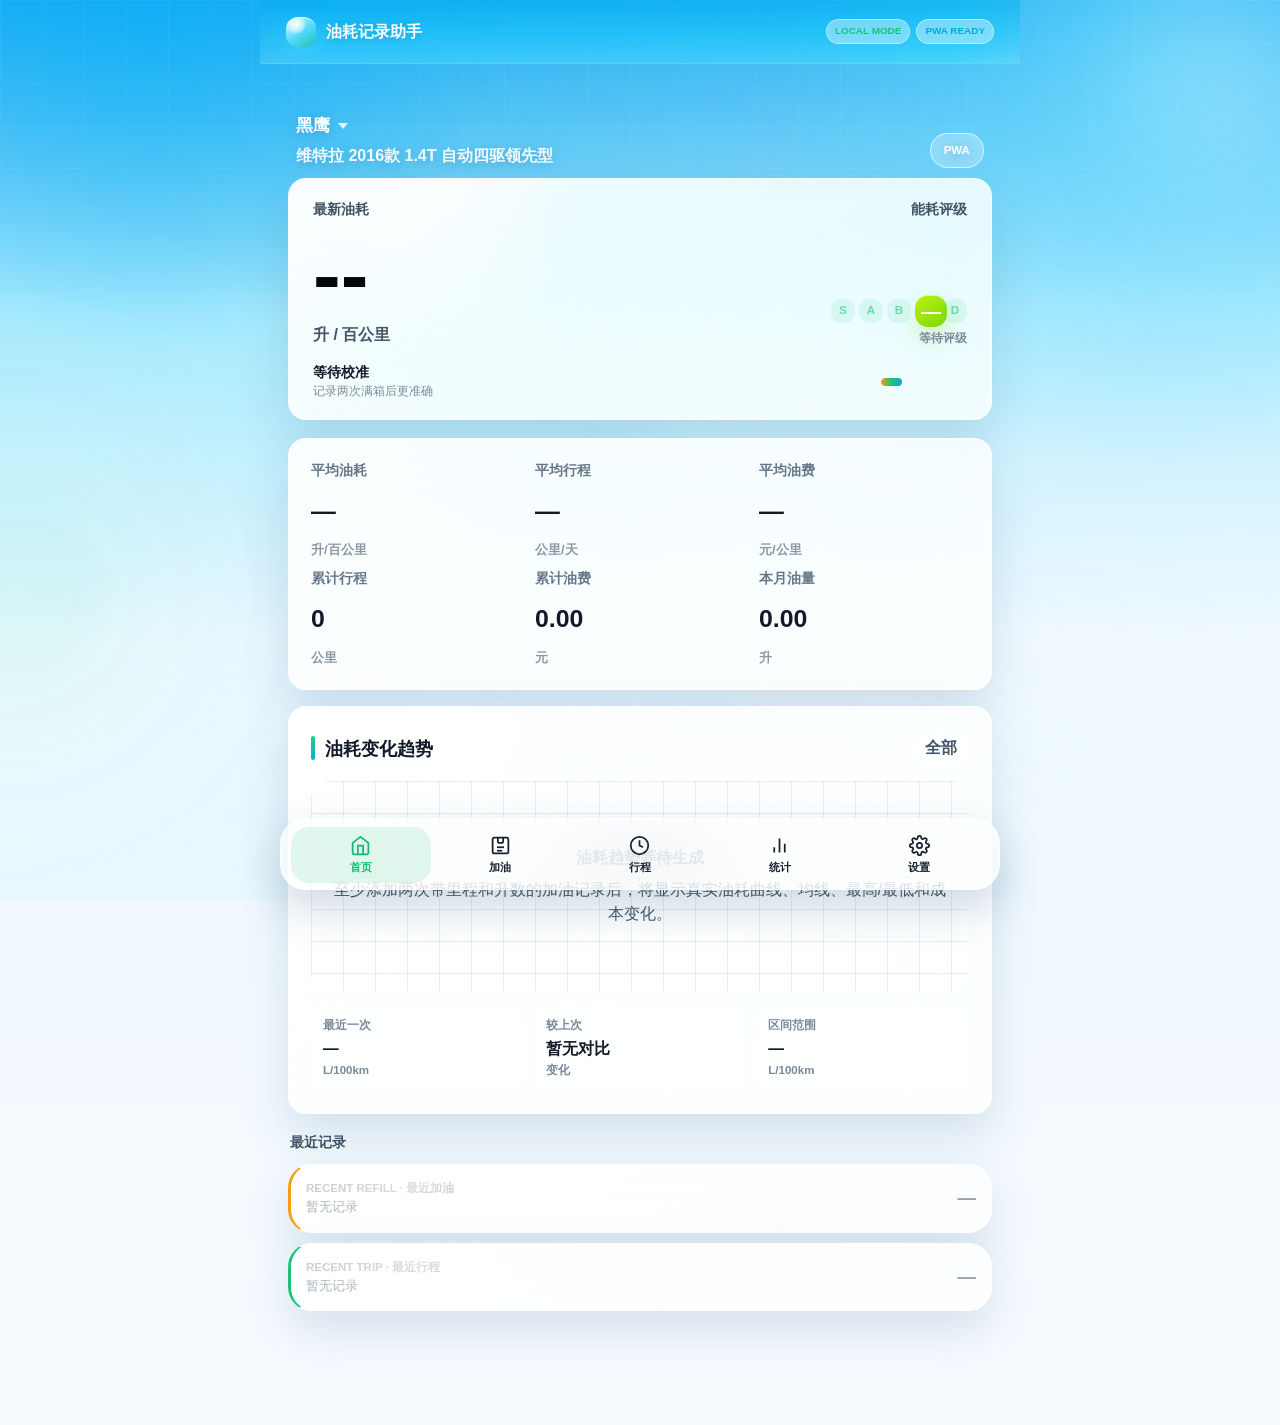
==== commit d4da022a: "Add data service layer" ====
--- a/index.html
+++ b/index.html
@@ -2,7 +2,7 @@
 <html lang="zh-CN">
 <head>
   <meta charset="UTF-8">
-  <meta name="viewport" content="width=device-width, initial-scale=1.0, maximum-scale=1.0, user-scalable=no">
+  <meta name="viewport" content="width=device-width, initial-scale=1.0">
   <meta name="theme-color" content="#050816">
   <meta name="apple-mobile-web-app-capable" content="yes">
   <meta name="apple-mobile-web-app-status-bar-style" content="black-translucent">
@@ -13,16 +13,17 @@
   <link rel="stylesheet" href="styles.css">
 </head>
 <body>
-  <!-- Background orbs -->
-  <div class="bg-orb orb-1"></div>
-  <div class="bg-orb orb-2"></div>
-  <div class="bg-orb orb-3"></div>
-  <div class="bg-grid"></div>
+  <div class="ambient-layer" aria-hidden="true">
+    <div class="light-field light-field-1"></div>
+    <div class="light-field light-field-2"></div>
+    <div class="liquid-mesh"></div>
+    <div class="scan-grid"></div>
+  </div>
 
   <div id="app">
     <header class="app-header">
       <div class="header-inner">
-        <span class="header-logo">◆</span>
+        <span class="header-logo" aria-hidden="true"></span>
         <h1 id="header-title">油耗记录助手</h1>
       </div>
       <div class="header-status" id="header-status"></div>
@@ -86,6 +87,7 @@
     </div>
   </div>
 
+  <script src="dataService.js"></script>
   <script src="app.js"></script>
 </body>
 </html>
--- a/styles.css
+++ b/styles.css
@@ -1,52 +1,38 @@
 /* ============================================================
-   Fuel Intelligence Dashboard — Dark Sci-Fi Theme
+   Fuel Tracker PWA - Liquid Glass Cockpit
    ============================================================ */
 
 :root {
-  /* Background */
-  --bg-deep: #050816;
-  --bg-mid: #07111f;
-  --bg-card: rgba(15, 23, 42, 0.72);
-  --bg-card-solid: #0f172a;
-  --bg-input: rgba(15, 23, 42, 0.9);
-
-  /* Borders */
-  --border-subtle: rgba(148, 163, 184, 0.12);
-  --border-glow: rgba(148, 163, 184, 0.18);
-  --border-cyan: rgba(0, 229, 255, 0.25);
-
-  /* Text */
-  --text-primary: #f1f5f9;
-  --text-secondary: #94a3b8;
-  --text-muted: #64748b;
-  --text-cyan: #00e5ff;
-
-  /* Accent */
-  --accent-cyan: #00e5ff;
-  --accent-blue: #38bdf8;
-  --accent-purple: #a855f7;
-  --accent-green: #22c55e;
-  --accent-orange: #f97316;
-  --accent-rose: #f43f5e;
-
-  /* Glow */
-  --glow-cyan: 0 0 30px rgba(0, 229, 255, 0.15);
-  --glow-blue: 0 0 20px rgba(56, 189, 248, 0.12);
-  --glow-purple: 0 0 25px rgba(168, 85, 247, 0.12);
-  --glow-card: 0 0 30px rgba(56, 189, 248, 0.08);
-  --glow-btn: 0 0 20px rgba(0, 229, 255, 0.3);
-
-  /* Layout */
-  --nav-height: 62px;
-  --header-height: 48px;
-  --radius: 14px;
-  --radius-sm: 10px;
-}
-
-/* ============================================================
-   Reset & Base
-   ============================================================ */
-* { margin: 0; padding: 0; box-sizing: border-box; }
+  --bg: #071018;
+  --bg-2: #0c1720;
+  --surface: rgba(246, 250, 255, 0.12);
+  --surface-strong: rgba(246, 250, 255, 0.18);
+  --surface-solid: rgba(13, 24, 34, 0.94);
+  --stroke: rgba(255, 255, 255, 0.18);
+  --stroke-strong: rgba(255, 255, 255, 0.28);
+  --text: #f7fbff;
+  --text-soft: rgba(235, 245, 255, 0.72);
+  --text-muted: rgba(220, 234, 246, 0.52);
+  --cyan: #65e4ff;
+  --blue: #72a7ff;
+  --mint: #73f2bd;
+  --amber: #ffc46b;
+  --rose: #ff708d;
+  --violet: #b59cff;
+  --accent-rose: var(--rose);
+  --accent-orange: var(--amber);
+  --accent-blue: var(--blue);
+  --accent-cyan: var(--cyan);
+  --accent-green: var(--mint);
+  --shadow: 0 18px 50px rgba(0, 0, 0, 0.28);
+  --glass-shadow: inset 0 1px 0 rgba(255, 255, 255, 0.28), 0 18px 50px rgba(0, 0, 0, 0.28);
+  --radius: 24px;
+  --radius-sm: 16px;
+  --header-height: 58px;
+  --nav-height: 76px;
+}
+
+* { box-sizing: border-box; margin: 0; padding: 0; }
 
 html {
   font-size: 16px;
@@ -54,1050 +40,1617 @@
 }
 
 body {
-  font-family: -apple-system, BlinkMacSystemFont, "Segoe UI", Roboto, "Helvetica Neue", Arial, "PingFang SC", "Microsoft YaHei", sans-serif;
-  background: var(--bg-deep);
-  color: var(--text-primary);
-  line-height: 1.5;
-  -webkit-font-smoothing: antialiased;
-  overscroll-behavior: none;
   min-height: 100vh;
   min-height: 100dvh;
   overflow-x: hidden;
-  position: relative;
-}
-
-/* ============================================================
-   Background Effects
-   ============================================================ */
-.bg-orb {
-  position: fixed;
-  border-radius: 50%;
-  filter: blur(120px);
-  opacity: 0.4;
-  pointer-events: none;
-  z-index: 0;
-}
-.bg-orb.orb-1 {
-  width: 380px; height: 380px;
-  background: radial-gradient(circle, rgba(0,229,255,0.18), transparent 70%);
-  top: -80px; right: -100px;
-  animation: orbFloat1 12s ease-in-out infinite;
-}
-.bg-orb.orb-2 {
-  width: 300px; height: 300px;
-  background: radial-gradient(circle, rgba(168,85,247,0.14), transparent 70%);
-  bottom: 20%; left: -80px;
-  animation: orbFloat2 15s ease-in-out infinite;
-}
-.bg-orb.orb-3 {
-  width: 260px; height: 260px;
-  background: radial-gradient(circle, rgba(56,189,248,0.12), transparent 70%);
-  top: 40%; right: -60px;
-  animation: orbFloat3 14s ease-in-out infinite;
-}
-
-.bg-grid {
+  background:
+    radial-gradient(circle at 20% -10%, rgba(114, 167, 255, 0.36), transparent 34rem),
+    radial-gradient(circle at 100% 8%, rgba(115, 242, 189, 0.20), transparent 28rem),
+    linear-gradient(145deg, var(--bg), #101722 42%, #061418);
+  color: var(--text);
+  font-family: -apple-system, BlinkMacSystemFont, "SF Pro Display", "Segoe UI", Roboto, "PingFang SC", "Microsoft YaHei", sans-serif;
+  line-height: 1.5;
+  -webkit-font-smoothing: antialiased;
+  font-variant-numeric: tabular-nums;
+}
+
+button,
+input,
+select {
+  font: inherit;
+}
+
+button {
+  touch-action: manipulation;
+}
+
+.ambient-layer {
   position: fixed;
   inset: 0;
   pointer-events: none;
+  overflow: hidden;
   z-index: 0;
-  opacity: 0.06;
+}
+
+.light-field {
+  position: absolute;
+  width: 34rem;
+  height: 34rem;
+  border-radius: 999px;
+  filter: blur(60px);
+  opacity: 0.62;
+}
+
+.light-field-1 {
+  right: -13rem;
+  top: -12rem;
+  background: radial-gradient(circle, rgba(101, 228, 255, 0.34), transparent 68%);
+}
+
+.light-field-2 {
+  left: -16rem;
+  bottom: 2rem;
+  background: radial-gradient(circle, rgba(255, 196, 107, 0.18), transparent 68%);
+}
+
+.liquid-mesh {
+  position: absolute;
+  inset: -20%;
+  background:
+    conic-gradient(from 130deg at 50% 50%, rgba(101, 228, 255, 0.12), rgba(181, 156, 255, 0.08), rgba(115, 242, 189, 0.10), rgba(255, 196, 107, 0.08), rgba(101, 228, 255, 0.12));
+  opacity: 0.55;
+  filter: blur(24px);
+}
+
+.scan-grid {
+  position: absolute;
+  inset: 0;
+  opacity: 0.07;
   background-image:
-    repeating-linear-gradient(0deg, transparent, transparent 39px, rgba(148,163,184,0.5) 39px, rgba(148,163,184,0.5) 40px),
-    repeating-linear-gradient(90deg, transparent, transparent 39px, rgba(148,163,184,0.5) 39px, rgba(148,163,184,0.5) 40px);
-}
-
-@keyframes orbFloat1 {
-  0%, 100% { transform: translate(0, 0) scale(1); }
-  33% { transform: translate(-40px, 30px) scale(1.08); }
-  66% { transform: translate(20px, -20px) scale(0.94); }
-}
-@keyframes orbFloat2 {
-  0%, 100% { transform: translate(0, 0) scale(1); }
-  50% { transform: translate(30px, -40px) scale(1.1); }
-}
-@keyframes orbFloat3 {
-  0%, 100% { transform: translate(0, 0) scale(1); }
-  33% { transform: translate(-20px, -30px) scale(1.05); }
-  66% { transform: translate(30px, 20px) scale(0.95); }
-}
-
-/* ============================================================
-   App Shell
-   ============================================================ */
+    linear-gradient(rgba(255, 255, 255, 0.65) 1px, transparent 1px),
+    linear-gradient(90deg, rgba(255, 255, 255, 0.65) 1px, transparent 1px);
+  background-size: 42px 42px;
+  mask-image: linear-gradient(to bottom, transparent, #000 16%, #000 82%, transparent);
+}
+
 #app {
-  display: flex;
-  flex-direction: column;
+  position: relative;
+  z-index: 1;
+  width: min(100%, 760px);
   min-height: 100vh;
   min-height: 100dvh;
-  position: relative;
-  z-index: 1;
-  max-width: 520px;
   margin: 0 auto;
 }
 
-/* ============================================================
-   Header
-   ============================================================ */
 .app-header {
   position: sticky;
   top: 0;
   z-index: 100;
-  background: rgba(5, 8, 22, 0.85);
-  backdrop-filter: blur(20px);
-  -webkit-backdrop-filter: blur(20px);
-  border-bottom: 1px solid var(--border-subtle);
-  padding: 0 16px;
-  height: var(--header-height);
+  height: calc(var(--header-height) + env(safe-area-inset-top, 0px));
+  padding: env(safe-area-inset-top, 0px) clamp(16px, 4vw, 26px) 0;
   display: flex;
   align-items: center;
   justify-content: space-between;
+  background: linear-gradient(180deg, rgba(7, 16, 24, 0.88), rgba(7, 16, 24, 0.56));
+  border-bottom: 1px solid rgba(255, 255, 255, 0.10);
+  backdrop-filter: blur(28px) saturate(1.45);
+  -webkit-backdrop-filter: blur(28px) saturate(1.45);
 }
 
 .header-inner {
   display: flex;
   align-items: center;
-  gap: 8px;
+  min-width: 0;
+  gap: 10px;
 }
 
 .header-logo {
-  color: var(--accent-cyan);
+  width: 30px;
+  height: 30px;
+  flex: 0 0 auto;
+  border-radius: 12px;
+  background:
+    radial-gradient(circle at 35% 25%, #fff, rgba(255, 255, 255, 0.18) 28%, transparent 30%),
+    linear-gradient(135deg, rgba(101, 228, 255, 0.95), rgba(115, 242, 189, 0.78) 52%, rgba(255, 196, 107, 0.78));
+  box-shadow: inset 0 1px 0 rgba(255, 255, 255, 0.65), 0 12px 28px rgba(101, 228, 255, 0.28);
+}
+
+.app-header h1 {
+  overflow: hidden;
+  color: var(--text);
   font-size: 1rem;
-  text-shadow: 0 0 10px rgba(0,229,255,0.5);
-}
-
-.app-header h1 {
-  font-size: 0.95rem;
-  font-weight: 600;
-  color: var(--text-primary);
-  letter-spacing: 0.04em;
+  font-weight: 720;
+  letter-spacing: 0;
+  white-space: nowrap;
+  text-overflow: ellipsis;
 }
 
 .header-status {
   display: flex;
   gap: 6px;
+  flex-shrink: 0;
 }
 
 .status-tag {
-  font-size: 0.58rem;
+  min-height: 24px;
+  display: inline-flex;
+  align-items: center;
+  padding: 4px 8px;
+  border: 1px solid rgba(255, 255, 255, 0.16);
+  border-radius: 999px;
+  background: rgba(255, 255, 255, 0.10);
+  color: var(--text-soft);
+  font-size: 0.62rem;
+  font-weight: 800;
+}
+
+.status-tag.local { color: var(--mint); }
+.status-tag.pwa { color: var(--cyan); }
+
+.app-content {
+  padding: 16px clamp(14px, 4vw, 28px) calc(var(--nav-height) + 28px + env(safe-area-inset-bottom, 0px));
+}
+
+.page.active {
+  display: block;
+  animation: pageIn 260ms ease-out;
+}
+
+.page { display: none; }
+
+.liquid-card,
+.card,
+.progress-card,
+.latest-record-card,
+.record-item,
+.stats-card,
+.settings-row,
+.confirm-dialog {
+  position: relative;
+  overflow: hidden;
+  border: 1px solid var(--stroke);
+  background:
+    linear-gradient(145deg, rgba(255, 255, 255, 0.20), rgba(255, 255, 255, 0.08)),
+    rgba(255, 255, 255, 0.08);
+  border-radius: var(--radius);
+  box-shadow: var(--glass-shadow);
+  backdrop-filter: blur(26px) saturate(1.45);
+  -webkit-backdrop-filter: blur(26px) saturate(1.45);
+}
+
+.liquid-card::before,
+.card::before,
+.progress-card::before,
+.latest-record-card::before,
+.record-item::before,
+.stats-card::before,
+.settings-row::before,
+.confirm-dialog::before {
+  content: "";
+  position: absolute;
+  inset: 0;
+  pointer-events: none;
+  background: linear-gradient(120deg, rgba(255, 255, 255, 0.32), transparent 34%, transparent 70%, rgba(255, 255, 255, 0.10));
+  opacity: 0.55;
+}
+
+.hero-dashboard {
+  padding: 22px;
+  margin-bottom: 14px;
+}
+
+.hero-topline {
+  display: flex;
+  justify-content: space-between;
+  gap: 12px;
+  margin-bottom: 18px;
+  color: var(--text-muted);
+  font-size: 0.72rem;
+  font-weight: 760;
+}
+
+.hero-label {
+  color: var(--text-soft);
+  font-size: 0.9rem;
+  font-weight: 650;
+}
+
+.hero-value {
+  margin-top: 4px;
+  font-size: clamp(3rem, 16vw, 5.6rem);
+  font-weight: 850;
+  letter-spacing: 0;
+  line-height: 0.94;
+  background: linear-gradient(180deg, #ffffff 0%, #d8f8ff 42%, #74e7ff 100%);
+  -webkit-background-clip: text;
+  background-clip: text;
+  -webkit-text-fill-color: transparent;
+}
+
+.hero-unit {
+  margin-top: 8px;
+  color: var(--cyan);
+  font-size: 0.92rem;
   font-weight: 700;
-  letter-spacing: 0.08em;
-  padding: 3px 8px;
-  border-radius: 4px;
-  border: 1px solid;
-  text-transform: uppercase;
-}
-.status-tag.local  { color: #22c55e; border-color: rgba(34,197,94,0.3); background: rgba(34,197,94,0.08); }
-.status-tag.pwa    { color: #38bdf8; border-color: rgba(56,189,248,0.3); background: rgba(56,189,248,0.08); }
-
-/* ============================================================
-   Main Content
-   ============================================================ */
-.app-content {
-  flex: 1;
-  padding: 12px 12px calc(var(--nav-height) + 20px);
-  overflow-y: auto;
-  position: relative;
-  z-index: 1;
-}
-
-.app-content::-webkit-scrollbar { width: 0; }
-
-.page { display: none; }
-.page.active { display: block; }
-
-/* ============================================================
-   Page Title (fuel/trip/stats/settings)
-   ============================================================ */
-.page-title {
-  font-size: 1.05rem;
-  font-weight: 700;
-  margin-bottom: 14px;
-  color: var(--text-primary);
-  letter-spacing: 0.03em;
-  display: flex;
+}
+
+.hero-no-data {
+  padding: 34px 0 24px;
+  color: var(--text);
+  font-size: 1.15rem;
+  font-weight: 740;
+}
+
+.hero-no-data span {
+  color: var(--text-muted);
+  font-size: 0.82rem;
+  font-weight: 560;
+}
+
+.hero-aux {
+  display: grid;
+  grid-template-columns: 1fr 1px 1fr;
   align-items: center;
-  gap: 8px;
-}
-.page-title .dot {
-  width: 8px; height: 8px;
-  border-radius: 50%;
-  background: var(--accent-cyan);
-  box-shadow: 0 0 8px var(--accent-cyan);
-}
-
-/* ============================================================
-   Cards (Glass)
-   ============================================================ */
-.card {
-  background: var(--bg-card);
-  border: 1px solid var(--border-glow);
-  border-radius: var(--radius);
-  padding: 16px;
-  margin-bottom: 12px;
-  backdrop-filter: blur(16px);
-  -webkit-backdrop-filter: blur(16px);
-  box-shadow: var(--glow-card);
-}
-
-.card-title {
-  font-size: 0.75rem;
-  color: var(--text-secondary);
-  margin-bottom: 6px;
-  font-weight: 500;
-  letter-spacing: 0.04em;
-  text-transform: uppercase;
-}
-
-.card-value {
-  font-size: 1.6rem;
-  font-weight: 800;
-  color: var(--text-primary);
-  letter-spacing: -0.02em;
-  line-height: 1.1;
-}
-
-.card-value.cyan  { color: var(--accent-cyan); text-shadow: 0 0 20px rgba(0,229,255,0.2); }
-.card-value.blue  { color: var(--accent-blue); }
-.card-value.green { color: var(--accent-green); }
-.card-value.orange{ color: var(--accent-orange); }
-
-.card-unit {
-  font-size: 0.7rem;
-  font-weight: 500;
+  gap: 18px;
+  margin-top: 20px;
+  padding: 14px;
+  border: 1px solid rgba(255, 255, 255, 0.12);
+  border-radius: 18px;
+  background: rgba(5, 16, 24, 0.24);
+}
+
+.hero-aux-value {
+  color: var(--text);
+  font-size: 1.15rem;
+  font-weight: 780;
+}
+
+.hero-aux-label {
+  margin-top: 3px;
   color: var(--text-muted);
-  margin-left: 2px;
-}
-
-/* ============================================================
-   Summary Grid (2x2)
-   ============================================================ */
-.summary-grid {
-  display: grid;
-  grid-template-columns: 1fr 1fr;
-  gap: 10px;
-  margin-bottom: 12px;
-}
-.summary-card { text-align: center; }
-
-/* ============================================================
-   Hero Dashboard — Central Gauge
-   ============================================================ */
-.hero-dashboard {
-  position: relative;
-  text-align: center;
-  padding: 28px 16px 22px;
-  margin-bottom: 14px;
-  background: var(--bg-card);
-  border: 1px solid var(--border-glow);
-  border-radius: var(--radius);
-  backdrop-filter: blur(16px);
-  -webkit-backdrop-filter: blur(16px);
-  box-shadow: var(--glow-card);
-  overflow: hidden;
-}
-
-.hero-dashboard::before {
-  content: '';
-  position: absolute;
-  top: 50%; left: 50%;
-  transform: translate(-50%, -50%);
-  width: 200px; height: 200px;
-  border-radius: 50%;
-  border: 1px solid rgba(0,229,255,0.08);
-  box-shadow: 0 0 60px rgba(0,229,255,0.04);
-  pointer-events: none;
-}
-
-.hero-dashboard::after {
-  content: '';
-  position: absolute;
-  top: 50%; left: 50%;
-  transform: translate(-50%, -50%);
-  width: 280px; height: 280px;
-  border-radius: 50%;
-  border: 1px solid rgba(168,85,247,0.05);
-  pointer-events: none;
-}
-
-.hero-label {
-  font-size: 0.7rem;
-  font-weight: 600;
-  letter-spacing: 0.12em;
-  text-transform: uppercase;
-  color: var(--text-muted);
-  margin-bottom: 4px;
-  position: relative;
-  z-index: 1;
-}
-
-.hero-value {
-  font-size: 3.6rem;
-  font-weight: 900;
-  letter-spacing: -0.04em;
-  line-height: 1;
-  background: linear-gradient(180deg, #ffffff 0%, #a0c4ff 100%);
-  -webkit-background-clip: text;
-  -webkit-text-fill-color: transparent;
-  background-clip: text;
-  position: relative;
-  z-index: 1;
-}
-
-.hero-unit {
-  font-size: 0.85rem;
-  font-weight: 500;
-  color: var(--accent-cyan);
-  margin-top: 2px;
-  letter-spacing: 0.06em;
-  position: relative;
-  z-index: 1;
-}
-
-.hero-no-data {
-  font-size: 1rem;
-  font-weight: 600;
-  color: var(--text-muted);
-  position: relative;
-  z-index: 1;
-  padding: 20px 0;
-}
-
-.hero-aux {
-  display: flex;
-  justify-content: center;
-  gap: 28px;
-  margin-top: 16px;
-  position: relative;
-  z-index: 1;
-}
-
-.hero-aux-item {
-  text-align: center;
-}
-
-.hero-aux-value {
-  font-size: 1.15rem;
-  font-weight: 700;
-  color: var(--text-primary);
-}
-
-.hero-aux-label {
-  font-size: 0.65rem;
-  color: var(--text-muted);
-  letter-spacing: 0.04em;
-  text-transform: uppercase;
+  font-size: 0.72rem;
+  font-weight: 620;
 }
 
 .hero-separator {
   width: 1px;
-  background: var(--border-subtle);
-}
-
-/* ============================================================
-   Quick Actions
-   ============================================================ */
+  height: 38px;
+  background: rgba(255, 255, 255, 0.14);
+}
+
+.confidence-strip {
+  display: grid;
+  grid-template-columns: minmax(0, 1fr) 86px;
+  align-items: center;
+  gap: 14px;
+  margin-top: 16px;
+}
+
+.confidence-strip strong,
+.confidence-strip span {
+  display: block;
+}
+
+.confidence-strip strong {
+  font-size: 0.86rem;
+}
+
+.confidence-strip span {
+  color: var(--text-muted);
+  font-size: 0.74rem;
+}
+
+.confidence-meter {
+  height: 8px;
+  overflow: hidden;
+  border-radius: 999px;
+  background: rgba(255, 255, 255, 0.12);
+}
+
+.confidence-meter i {
+  display: block;
+  height: 100%;
+  border-radius: inherit;
+  background: linear-gradient(90deg, var(--amber), var(--mint), var(--cyan));
+}
+
+.quick-actions,
+.summary-grid,
+.stats-grid {
+  display: grid;
+  grid-template-columns: repeat(2, minmax(0, 1fr));
+  gap: 12px;
+}
+
 .quick-actions {
-  display: grid;
-  grid-template-columns: 1fr 1fr;
-  gap: 10px;
+  margin-bottom: 12px;
+}
+
+.btn-action {
+  min-height: 92px;
+  display: flex;
+  align-items: center;
+  gap: 12px;
+  padding: 16px;
+  border: 1px solid rgba(255, 255, 255, 0.18);
+  border-radius: 22px;
+  background: linear-gradient(145deg, rgba(101, 228, 255, 0.20), rgba(255, 255, 255, 0.08));
+  color: var(--text);
+  box-shadow: var(--glass-shadow);
+  cursor: pointer;
+  text-align: left;
+  transition: transform 180ms ease, border-color 180ms ease, background 180ms ease;
+  backdrop-filter: blur(22px) saturate(1.35);
+  -webkit-backdrop-filter: blur(22px) saturate(1.35);
+}
+
+.btn-action.trip {
+  background: linear-gradient(145deg, rgba(181, 156, 255, 0.22), rgba(255, 255, 255, 0.08));
+}
+
+.btn-action:active,
+.nav-item:active,
+.btn:active {
+  transform: scale(0.97);
+}
+
+.btn-action strong,
+.btn-action small {
+  display: block;
+}
+
+.btn-action strong {
+  font-size: 0.95rem;
+  font-weight: 780;
+}
+
+.btn-action small {
+  margin-top: 2px;
+  color: var(--text-muted);
+  font-size: 0.72rem;
+  line-height: 1.35;
+}
+
+.ui-icon {
+  width: 22px;
+  height: 22px;
+  flex: 0 0 auto;
+}
+
+.btn-action .ui-icon {
+  width: 30px;
+  height: 30px;
+  color: var(--cyan);
+}
+
+.btn-action.trip .ui-icon {
+  color: var(--violet);
+}
+
+.summary-grid {
+  margin-bottom: 12px;
+}
+
+.card,
+.stats-card {
+  padding: 15px;
+}
+
+.summary-card {
+  min-height: 116px;
+  display: flex;
+  flex-direction: column;
+  justify-content: space-between;
+  gap: 12px;
+}
+
+.summary-card .ui-icon {
+  color: var(--cyan);
+}
+
+.accent-orange .ui-icon,
+.accent-orange .card-value { color: var(--amber); }
+.accent-blue .ui-icon,
+.accent-blue .card-value { color: var(--blue); }
+.accent-cyan .ui-icon,
+.accent-cyan .card-value { color: var(--cyan); }
+.accent-green .ui-icon,
+.accent-green .card-value { color: var(--mint); }
+.card-value.orange { color: var(--amber); }
+.card-value.blue { color: var(--blue); }
+.card-value.cyan { color: var(--cyan); }
+.card-value.green { color: var(--mint); }
+
+.card-title,
+.latest-label,
+.progress-label,
+.settings-section h3 {
+  color: var(--text-muted);
+  font-size: 0.72rem;
+  font-weight: 760;
+}
+
+.card-value {
+  color: var(--text);
+  font-size: clamp(1.42rem, 7vw, 2rem);
+  font-weight: 820;
+  line-height: 1.08;
+}
+
+.card-unit {
+  margin-left: 3px;
+  color: var(--text-muted);
+  font-size: 0.72rem;
+  font-weight: 650;
+}
+
+.progress-card {
+  padding: 16px;
   margin-bottom: 14px;
 }
 
-.btn-action {
-  display: flex;
-  flex-direction: column;
+.progress-header,
+.progress-info,
+.record-header,
+.settings-row {
+  display: flex;
   align-items: center;
-  justify-content: center;
-  gap: 6px;
-  padding: 18px 12px;
-  border-radius: var(--radius);
-  border: 1px solid var(--border-cyan);
-  background: rgba(0, 229, 255, 0.04);
-  color: var(--accent-cyan);
-  font-size: 0.9rem;
-  font-weight: 700;
-  cursor: pointer;
-  transition: all 0.25s;
-  text-decoration: none;
-  -webkit-tap-highlight-color: transparent;
-  letter-spacing: 0.03em;
-}
-
-.btn-action:active {
-  background: rgba(0, 229, 255, 0.12);
-  box-shadow: var(--glow-btn);
-  transform: scale(0.97);
-}
-
-.btn-action .action-icon {
-  font-size: 1.6rem;
-}
-
-.btn-action.trip {
-  border-color: rgba(168, 85, 247, 0.3);
-  background: rgba(168, 85, 247, 0.04);
-  color: var(--accent-purple);
-}
-.btn-action.trip:active {
-  background: rgba(168, 85, 247, 0.12);
-  box-shadow: 0 0 20px rgba(168, 85, 247, 0.3);
-}
-
-/* ============================================================
-   Month Progress
-   ============================================================ */
-.progress-card {
-  background: var(--bg-card);
-  border: 1px solid var(--border-glow);
-  border-radius: var(--radius);
-  padding: 16px;
-  margin-bottom: 12px;
-  backdrop-filter: blur(16px);
-  -webkit-backdrop-filter: blur(16px);
-  box-shadow: var(--glow-card);
-}
-
-.progress-header {
-  display: flex;
   justify-content: space-between;
-  align-items: baseline;
-  margin-bottom: 8px;
-}
-
-.progress-label {
-  font-size: 0.75rem;
-  font-weight: 600;
-  color: var(--text-secondary);
-  letter-spacing: 0.06em;
-  text-transform: uppercase;
+  gap: 12px;
 }
 
 .progress-days {
-  font-size: 0.78rem;
-  font-weight: 600;
-  color: var(--accent-cyan);
+  color: var(--cyan);
+  font-weight: 800;
 }
 
 .progress-bar-track {
-  height: 4px;
-  background: rgba(148, 163, 184, 0.12);
-  border-radius: 2px;
+  height: 8px;
   overflow: hidden;
-  margin-bottom: 8px;
+  margin: 10px 0;
+  border-radius: 999px;
+  background: rgba(255, 255, 255, 0.12);
 }
 
 .progress-bar-fill {
   height: 100%;
-  border-radius: 2px;
-  background: linear-gradient(90deg, var(--accent-cyan), var(--accent-blue));
-  box-shadow: 0 0 8px rgba(0, 229, 255, 0.3);
-  transition: width 0.6s ease;
+  border-radius: inherit;
+  background: linear-gradient(90deg, var(--cyan), var(--blue), var(--mint));
+  transition: width 300ms ease;
 }
 
 .progress-info {
-  display: flex;
+  color: var(--text-muted);
+  font-size: 0.72rem;
+  flex-wrap: wrap;
+}
+
+.latest-section-title,
+.page-title {
+  margin: 18px 2px 10px;
+  color: var(--text-soft);
+  font-size: 0.88rem;
+  font-weight: 780;
+}
+
+.page-title {
+  display: flex;
+  align-items: center;
+  gap: 9px;
+  margin-top: 4px;
+}
+
+.page-title .dot {
+  width: 9px;
+  height: 9px;
+  border-radius: 50%;
+  background: var(--cyan);
+  box-shadow: 0 0 18px rgba(101, 228, 255, 0.65);
+}
+
+.latest-record-card,
+.record-item {
+  padding: 15px;
+  margin-bottom: 10px;
+}
+
+.latest-record-card {
+  display: flex;
+  align-items: center;
   justify-content: space-between;
-  font-size: 0.7rem;
-  color: var(--text-muted);
-}
-
-.progress-info span {
-  color: var(--text-secondary);
-  font-weight: 600;
-}
-
-/* ============================================================
-   Latest Records
-   ============================================================ */
-.latest-section-title {
-  font-size: 0.7rem;
-  font-weight: 700;
-  letter-spacing: 0.1em;
-  text-transform: uppercase;
-  color: var(--text-muted);
-  margin-bottom: 10px;
-  padding-left: 4px;
-}
-
-.latest-record-card {
-  background: var(--bg-card);
-  border: 1px solid var(--border-glow);
-  border-radius: var(--radius);
-  padding: 14px 16px;
-  margin-bottom: 10px;
-  backdrop-filter: blur(16px);
-  -webkit-backdrop-filter: blur(16px);
-  display: flex;
-  justify-content: space-between;
-  align-items: center;
-  box-shadow: var(--glow-card);
-}
-
-.latest-record-card.fuel { border-left: 3px solid var(--accent-orange); }
-.latest-record-card.trip { border-left: 3px solid var(--accent-green); }
-
-.latest-info { flex: 1; min-width: 0; }
-
-.latest-label {
-  font-size: 0.65rem;
-  font-weight: 700;
-  letter-spacing: 0.08em;
-  text-transform: uppercase;
-  color: var(--text-muted);
-  margin-bottom: 2px;
-}
-
-.latest-record-card.fuel .latest-label { color: var(--accent-orange); }
-.latest-record-card.trip .latest-label { color: var(--accent-green); }
-
-.latest-detail {
-  font-size: 0.8rem;
-  color: var(--text-secondary);
+  gap: 14px;
+}
+
+.latest-record-card.fuel { border-left: 3px solid var(--amber); }
+.latest-record-card.trip { border-left: 3px solid var(--mint); }
+
+.latest-info {
+  min-width: 0;
+}
+
+.latest-detail,
+.record-note {
+  overflow: hidden;
+  color: var(--text-soft);
+  font-size: 0.82rem;
+  text-overflow: ellipsis;
   white-space: nowrap;
-  overflow: hidden;
-  text-overflow: ellipsis;
 }
 
 .latest-value {
-  font-size: 1.25rem;
-  font-weight: 800;
-  color: var(--text-primary);
-  flex-shrink: 0;
-  margin-left: 12px;
+  flex: 0 0 auto;
+  color: var(--text);
+  font-size: 1.16rem;
+  font-weight: 820;
 }
 
 .latest-value.no-data {
   color: var(--text-muted);
-  font-size: 0.85rem;
-}
-
-/* ============================================================
-   Record List Items
-   ============================================================ */
+}
+
 .record-list {
-  display: flex;
-  flex-direction: column;
+  display: grid;
   gap: 10px;
 }
 
-.record-item {
-  background: var(--bg-card);
-  border: 1px solid var(--border-glow);
-  border-radius: var(--radius);
-  padding: 14px 16px;
-  backdrop-filter: blur(16px);
-  -webkit-backdrop-filter: blur(16px);
-  box-shadow: var(--glow-card);
-}
-
-.record-header {
-  display: flex;
-  justify-content: space-between;
-  align-items: flex-start;
-  margin-bottom: 8px;
-}
-
 .record-date {
-  font-size: 0.85rem;
-  font-weight: 600;
-  color: var(--text-primary);
+  color: var(--text);
+  font-size: 0.9rem;
+  font-weight: 720;
 }
 
 .record-delete {
-  background: none;
-  border: none;
-  color: var(--text-muted);
+  min-width: 44px;
+  min-height: 36px;
+  padding: 8px 10px;
+  border: 1px solid rgba(255, 112, 141, 0.22);
+  border-radius: 12px;
+  background: rgba(255, 112, 141, 0.08);
+  color: var(--rose);
   cursor: pointer;
-  padding: 4px 8px;
-  font-size: 0.75rem;
-  border-radius: 6px;
-  transition: all 0.2s;
-  -webkit-tap-highlight-color: transparent;
-}
-
-.record-delete:active {
-  color: var(--accent-rose);
-  background: rgba(244, 63, 94, 0.1);
 }
 
 .record-details {
   display: grid;
-  grid-template-columns: 1fr 1fr;
-  gap: 4px 12px;
+  grid-template-columns: repeat(2, minmax(0, 1fr));
+  gap: 8px;
+  margin-top: 10px;
 }
 
 .record-detail {
+  padding: 10px;
+  border-radius: 14px;
+  background: rgba(5, 16, 24, 0.26);
+  color: var(--text-muted);
   font-size: 0.78rem;
-  color: var(--text-secondary);
 }
 
 .record-detail span {
-  color: var(--text-primary);
-  font-weight: 600;
-}
-
-.record-note {
-  margin-top: 6px;
-  font-size: 0.73rem;
+  display: block;
+  margin-top: 2px;
+  color: var(--text);
+  font-size: 0.9rem;
+  font-weight: 740;
+}
+
+.badge-full {
+  display: inline-flex;
+  margin-left: 8px;
+  padding: 3px 8px;
+  border-radius: 999px;
+  background: rgba(115, 242, 189, 0.12);
+  color: var(--mint);
+  font-size: 0.64rem;
+  font-weight: 850;
+  vertical-align: middle;
+}
+
+.empty-state {
+  display: grid;
+  justify-items: center;
+  gap: 14px;
+  padding: 54px 22px;
   color: var(--text-muted);
-  font-style: italic;
-}
-
-.badge-full {
-  display: inline-block;
-  font-size: 0.65rem;
-  padding: 2px 8px;
-  border-radius: 10px;
-  font-weight: 700;
-  margin-left: 6px;
-  color: var(--accent-green);
-  background: rgba(34, 197, 94, 0.1);
-  border: 1px solid rgba(34, 197, 94, 0.2);
-}
-
-/* ============================================================
-   Empty State
-   ============================================================ */
-.empty-state {
   text-align: center;
-  padding: 56px 24px;
-  color: var(--text-muted);
 }
 
 .empty-state-icon {
-  font-size: 3rem;
-  margin-bottom: 12px;
-  opacity: 0.5;
-}
-
-.empty-state p {
-  font-size: 0.85rem;
-  margin-bottom: 14px;
-}
-
-/* ============================================================
-   Buttons
-   ============================================================ */
-.btn {
+  width: 64px;
+  height: 64px;
+  display: grid;
+  place-items: center;
+  border-radius: 24px;
+  background: rgba(255, 255, 255, 0.10);
+  color: var(--cyan);
+}
+
+.empty-state-icon .ui-icon {
+  width: 34px;
+  height: 34px;
+}
+
+.btn,
+.fab {
+  min-height: 44px;
   display: inline-flex;
   align-items: center;
   justify-content: center;
-  padding: 12px 20px;
-  border-radius: var(--radius-sm);
-  border: none;
+  gap: 8px;
+  border: 1px solid transparent;
+  border-radius: 16px;
+  cursor: pointer;
+  font-weight: 760;
+  transition: transform 180ms ease, background 180ms ease, border-color 180ms ease;
+}
+
+.btn {
+  padding: 12px 18px;
   font-size: 0.9rem;
-  font-weight: 700;
-  cursor: pointer;
-  transition: all 0.25s;
-  -webkit-tap-highlight-color: transparent;
-  min-height: 44px;
-  letter-spacing: 0.03em;
 }
 
 .btn-primary {
-  background: linear-gradient(135deg, #00a8d4, #0077cc);
-  color: #fff;
-  box-shadow: 0 0 16px rgba(0, 167, 212, 0.25);
-}
-
-.btn-primary:active {
-  box-shadow: 0 0 24px rgba(0, 167, 212, 0.45);
-  transform: scale(0.97);
+  background: linear-gradient(135deg, #5ddfff, #719cff);
+  color: #03131a;
+  box-shadow: 0 18px 36px rgba(101, 228, 255, 0.24);
 }
 
 .btn-outline {
-  background: transparent;
-  color: var(--accent-cyan);
-  border: 1.5px solid rgba(0, 229, 255, 0.35);
-}
-
-.btn-outline:active {
-  background: rgba(0, 229, 255, 0.08);
-  border-color: var(--accent-cyan);
+  border-color: rgba(255, 255, 255, 0.18);
+  background: rgba(255, 255, 255, 0.08);
+  color: var(--text);
 }
 
 .btn-danger {
-  background: rgba(244, 63, 94, 0.15);
-  color: var(--accent-rose);
-  border: 1px solid rgba(244, 63, 94, 0.25);
-}
-
-.btn-danger:active {
-  background: rgba(244, 63, 94, 0.25);
+  border-color: rgba(255, 112, 141, 0.32);
+  background: rgba(255, 112, 141, 0.14);
+  color: var(--rose);
 }
 
 .btn-block { width: 100%; }
-.btn-sm {
-  padding: 8px 14px;
-  font-size: 0.78rem;
-  min-height: 36px;
-  border-radius: 8px;
-}
-
-/* ============================================================
-   FAB
-   ============================================================ */
+.btn-sm { min-height: 42px; padding: 10px 14px; font-size: 0.82rem; }
+
 .fab {
   position: fixed;
-  bottom: calc(var(--nav-height) + 24px);
-  right: 20px;
+  right: max(18px, calc((100vw - 760px) / 2 + 22px));
+  bottom: calc(var(--nav-height) + 20px + env(safe-area-inset-bottom, 0px));
   z-index: 90;
-  width: 52px; height: 52px;
-  border-radius: 50%;
-  background: linear-gradient(135deg, #00a8d4, #0077cc);
-  color: #fff;
-  border: none;
-  font-size: 1.6rem;
-  display: flex;
-  align-items: center;
-  justify-content: center;
-  cursor: pointer;
-  box-shadow: 0 0 24px rgba(0, 167, 212, 0.4);
-  transition: all 0.25s;
-  -webkit-tap-highlight-color: transparent;
-}
-
-.fab:active {
-  transform: scale(0.92);
-  box-shadow: 0 0 36px rgba(0, 167, 212, 0.6);
-}
-
-/* ============================================================
-   Modal
-   ============================================================ */
+  width: 56px;
+  height: 56px;
+  border-radius: 22px;
+  background: linear-gradient(135deg, var(--cyan), var(--blue));
+  color: #03131a;
+  font-size: 1.5rem;
+  box-shadow: 0 18px 42px rgba(101, 228, 255, 0.35);
+}
+
 .modal-overlay {
   position: fixed;
   inset: 0;
   z-index: 200;
-  background: rgba(2, 6, 23, 0.8);
-  backdrop-filter: blur(8px);
-  -webkit-backdrop-filter: blur(8px);
   display: flex;
   align-items: flex-end;
   justify-content: center;
-  animation: fadeIn 0.2s;
+  background: rgba(1, 8, 13, 0.58);
+  backdrop-filter: blur(18px);
+  -webkit-backdrop-filter: blur(18px);
 }
 
 .modal-overlay.hidden { display: none; }
 
 .modal-content {
-  background: var(--bg-card-solid);
-  border: 1px solid var(--border-glow);
-  border-bottom: none;
-  border-radius: 20px 20px 0 0;
-  width: 100%;
-  max-width: 520px;
-  max-height: 90vh;
-  max-height: 90dvh;
-  overflow-y: auto;
-  animation: slideUp 0.3s ease-out;
-  box-shadow: 0 -10px 40px rgba(0, 0, 0, 0.5);
+  width: min(100%, 760px);
+  max-height: min(90vh, 820px);
+  max-height: min(90dvh, 820px);
+  overflow: auto;
+  border: 1px solid rgba(255, 255, 255, 0.18);
+  border-bottom: 0;
+  border-radius: 28px 28px 0 0;
+  background: var(--surface-solid);
+  box-shadow: 0 -22px 70px rgba(0, 0, 0, 0.45);
+  animation: sheetIn 260ms ease-out;
 }
 
 .modal-header {
   position: sticky;
   top: 0;
-  background: var(--bg-card-solid);
-  padding: 18px 20px;
-  border-bottom: 1px solid var(--border-subtle);
+  z-index: 1;
   display: flex;
   align-items: center;
   justify-content: space-between;
-  z-index: 1;
-  border-radius: 20px 20px 0 0;
+  gap: 14px;
+  padding: 18px 20px;
+  border-bottom: 1px solid rgba(255, 255, 255, 0.12);
+  background: rgba(13, 24, 34, 0.86);
+  backdrop-filter: blur(20px);
+  -webkit-backdrop-filter: blur(20px);
 }
 
 .modal-header h2 {
+  display: flex;
+  align-items: center;
+  gap: 10px;
+  color: var(--text);
   font-size: 1.05rem;
-  font-weight: 700;
-  color: var(--text-primary);
 }
 
 .modal-close {
-  background: none;
-  border: none;
-  font-size: 1.3rem;
-  color: var(--text-muted);
+  width: 44px;
+  height: 44px;
+  border: 1px solid rgba(255, 255, 255, 0.14);
+  border-radius: 15px;
+  background: rgba(255, 255, 255, 0.08);
+  color: var(--text-soft);
   cursor: pointer;
-  padding: 4px 8px;
-  line-height: 1;
-  -webkit-tap-highlight-color: transparent;
-}
-
-.modal-close:active { color: var(--text-primary); }
-
-.modal-body { padding: 16px 20px 24px; }
+  font-size: 1.4rem;
+}
+
+.modal-body {
+  padding: 18px 20px 24px;
+}
 
 .modal-footer {
+  display: flex;
+  gap: 10px;
   padding: 0 20px 24px;
-  display: flex;
-  gap: 10px;
 }
 
 .modal-footer .btn { flex: 1; }
 
-/* ============================================================
-   Form Inputs
-   ============================================================ */
 .form-group { margin-bottom: 16px; }
 
 .form-label {
   display: block;
-  font-size: 0.78rem;
-  font-weight: 600;
-  color: var(--text-secondary);
-  margin-bottom: 6px;
-  letter-spacing: 0.03em;
+  margin-bottom: 7px;
+  color: var(--text-soft);
+  font-size: 0.82rem;
+  font-weight: 700;
 }
 
 .form-input {
   width: 100%;
-  padding: 11px 14px;
-  border: 1.5px solid var(--border-glow);
-  border-radius: var(--radius-sm);
-  font-size: 0.92rem;
-  color: var(--text-primary);
-  background: var(--bg-input);
-  transition: all 0.25s;
+  min-height: 48px;
+  padding: 12px 14px;
+  border: 1px solid rgba(255, 255, 255, 0.18);
+  border-radius: 16px;
+  outline: none;
+  background: rgba(255, 255, 255, 0.10);
+  color: var(--text);
+  font-size: 1rem;
+  transition: border-color 180ms ease, box-shadow 180ms ease, background 180ms ease;
+  appearance: none;
   -webkit-appearance: none;
-  appearance: none;
-  font-family: inherit;
 }
 
 .form-input:focus {
-  outline: none;
-  border-color: var(--accent-cyan);
-  box-shadow: 0 0 0 3px rgba(0, 229, 255, 0.1), 0 0 12px rgba(0, 229, 255, 0.08);
-}
-
-.form-input::placeholder { color: var(--text-muted); }
+  border-color: rgba(101, 228, 255, 0.74);
+  background: rgba(255, 255, 255, 0.14);
+  box-shadow: 0 0 0 4px rgba(101, 228, 255, 0.16);
+}
+
+.form-input::placeholder { color: rgba(220, 234, 246, 0.42); }
 
 .form-input[readonly] {
-  background: rgba(15, 23, 42, 0.5);
-  color: var(--accent-cyan);
-  font-weight: 600;
+  color: var(--cyan);
+  background: rgba(101, 228, 255, 0.08);
 }
 
 select.form-input {
-  background-image: url("data:image/svg+xml,%3Csvg xmlns='http://www.w3.org/2000/svg' width='12' height='12' viewBox='0 0 12 12'%3E%3Cpath fill='%2394a3b8' d='M6 8L1 3h10z'/%3E%3C/svg%3E");
+  padding-right: 38px;
+  background-image: linear-gradient(45deg, transparent 50%, var(--text-soft) 50%), linear-gradient(135deg, var(--text-soft) 50%, transparent 50%);
+  background-position: calc(100% - 20px) 50%, calc(100% - 14px) 50%;
+  background-size: 6px 6px, 6px 6px;
   background-repeat: no-repeat;
-  background-position: right 12px center;
-  padding-right: 32px;
 }
 
 .form-row {
+  display: grid;
+  grid-template-columns: repeat(2, minmax(0, 1fr));
+  gap: 12px;
+}
+
+.form-hint {
+  margin: -6px 0 10px;
+  color: var(--text-muted);
+  font-size: 0.76rem;
+}
+
+.form-check {
+  display: flex;
+  align-items: center;
+  min-height: 48px;
+  gap: 10px;
+}
+
+.form-check input {
+  width: 22px;
+  height: 22px;
+  accent-color: var(--cyan);
+}
+
+.form-check label {
+  color: var(--text-soft);
+}
+
+.stats-grid {
+  margin-top: 12px;
+}
+
+.stats-card {
+  min-height: 112px;
+}
+
+.stats-card .card-value {
+  margin-top: 8px;
+  font-size: 1.35rem;
+}
+
+.stats-full { grid-column: 1 / -1; }
+
+.stats-insufficient {
+  margin-bottom: 12px;
+  padding: 14px;
+  border: 1px solid rgba(255, 196, 107, 0.24);
+  border-radius: 18px;
+  background: rgba(255, 196, 107, 0.12);
+  color: #ffe0a6;
+  font-size: 0.86rem;
+  font-weight: 700;
+}
+
+.settings-section {
+  padding: 4px 0;
+  margin-bottom: 18px;
+}
+
+.settings-section h3 {
+  margin-bottom: 10px;
+}
+
+.settings-row {
+  min-height: 54px;
+  padding: 12px 14px;
+  margin-bottom: 8px;
+  border-radius: 16px;
+  background: rgba(255, 255, 255, 0.08);
+}
+
+.settings-label {
+  color: var(--text-soft);
+}
+
+.settings-value {
+  color: var(--cyan);
+  font-weight: 780;
+}
+
+.settings-about {
+  padding: 8px 6px 20px;
+  color: var(--text-muted);
+  text-align: center;
+  font-size: 0.76rem;
+}
+
+.confirm-dialog {
+  align-self: center;
+  width: min(88vw, 360px);
+  padding: 22px;
+  text-align: center;
+}
+
+.confirm-dialog p {
+  margin-bottom: 18px;
+  color: var(--text);
+  white-space: pre-line;
+}
+
+.confirm-actions {
   display: grid;
   grid-template-columns: 1fr 1fr;
   gap: 10px;
 }
 
-.form-hint {
-  font-size: 0.7rem;
-  color: var(--text-muted);
-  margin-top: -8px;
-  margin-bottom: 8px;
-}
-
-.form-check {
-  display: flex;
-  align-items: center;
-  gap: 8px;
-  cursor: pointer;
-}
-
-.form-check input[type="checkbox"] {
-  width: 20px; height: 20px;
-  accent-color: var(--accent-cyan);
-  cursor: pointer;
-}
-
-.form-check label {
-  font-size: 0.85rem;
-  color: var(--text-secondary);
-  cursor: pointer;
-}
-
-/* ============================================================
-   Stats Page
-   ============================================================ */
-.stats-grid {
-  display: grid;
-  grid-template-columns: 1fr 1fr;
-  gap: 10px;
-  margin-bottom: 12px;
-}
-
-.stats-card {
-  background: var(--bg-card);
-  border: 1px solid var(--border-glow);
-  border-radius: var(--radius);
-  padding: 14px;
-  backdrop-filter: blur(16px);
-  -webkit-backdrop-filter: blur(16px);
-  box-shadow: var(--glow-card);
-}
-
-.stats-card .card-title {
-  font-size: 0.7rem;
-  margin-bottom: 4px;
-}
-
-.stats-card .card-value {
-  font-size: 1.25rem;
-}
-
-.stats-full { grid-column: 1 / -1; }
-
-.stats-insufficient {
-  background: rgba(245, 158, 11, 0.08);
-  border: 1px solid rgba(245, 158, 11, 0.2);
-  color: var(--accent-orange);
-  padding: 14px 16px;
-  border-radius: var(--radius-sm);
-  font-size: 0.82rem;
-  font-weight: 600;
-  text-align: center;
-  margin-bottom: 12px;
-}
-
-/* ============================================================
-   Settings Page
-   ============================================================ */
-.settings-section { margin-bottom: 22px; }
-
-.settings-section h3 {
-  font-size: 0.75rem;
-  font-weight: 700;
-  letter-spacing: 0.08em;
-  text-transform: uppercase;
-  color: var(--text-muted);
-  margin-bottom: 10px;
-  padding-left: 4px;
-}
-
-.settings-row {
-  display: flex;
-  align-items: center;
-  justify-content: space-between;
-  background: var(--bg-card);
-  border: 1px solid var(--border-glow);
-  padding: 14px 16px;
-  border-radius: var(--radius-sm);
-  backdrop-filter: blur(16px);
-  -webkit-backdrop-filter: blur(16px);
-  margin-bottom: 8px;
-}
-
-.settings-label {
-  font-size: 0.85rem;
-  color: var(--text-secondary);
-}
-
-.settings-value {
-  font-size: 0.85rem;
-  color: var(--accent-cyan);
-  font-weight: 700;
-}
-
-.settings-about {
-  text-align: center;
-  color: var(--text-muted);
-  font-size: 0.72rem;
-  padding: 16px 0;
-}
-
-/* ============================================================
-   Confirm Dialog
-   ============================================================ */
-.confirm-dialog {
-  align-self: center;
-  background: var(--bg-card-solid);
-  border: 1px solid var(--border-glow);
-  border-radius: var(--radius);
-  padding: 24px;
-  width: 85%;
-  max-width: 320px;
-  text-align: center;
-  box-shadow: 0 0 40px rgba(0, 0, 0, 0.5), var(--glow-card);
-}
-
-.confirm-dialog p {
-  font-size: 0.9rem;
-  margin-bottom: 20px;
-  color: var(--text-primary);
-  line-height: 1.6;
-  white-space: pre-line;
-}
-
-.confirm-actions {
-  display: flex;
-  gap: 10px;
-}
-.confirm-actions .btn { flex: 1; }
-
-/* ============================================================
-   Bottom Navigation
-   ============================================================ */
 .bottom-nav {
   position: fixed;
+  left: 50%;
   bottom: 0;
-  left: 50%;
+  z-index: 100;
+  display: grid;
+  grid-template-columns: repeat(5, 1fr);
+  width: min(100%, 760px);
+  height: calc(var(--nav-height) + env(safe-area-inset-bottom, 0px));
+  padding: 8px 10px calc(8px + env(safe-area-inset-bottom, 0px));
   transform: translateX(-50%);
-  z-index: 100;
-  background: rgba(5, 8, 22, 0.9);
-  backdrop-filter: blur(20px);
-  -webkit-backdrop-filter: blur(20px);
-  border-top: 1px solid var(--border-subtle);
-  display: flex;
-  height: var(--nav-height);
-  width: 100%;
-  max-width: 520px;
-  padding-bottom: env(safe-area-inset-bottom, 0);
+  border-top: 1px solid rgba(255, 255, 255, 0.14);
+  background: rgba(7, 16, 24, 0.76);
+  backdrop-filter: blur(30px) saturate(1.5);
+  -webkit-backdrop-filter: blur(30px) saturate(1.5);
 }
 
 .nav-item {
-  flex: 1;
+  min-width: 0;
+  min-height: 56px;
   display: flex;
   flex-direction: column;
   align-items: center;
   justify-content: center;
-  gap: 2px;
-  border: none;
-  background: none;
+  gap: 4px;
+  border: 0;
+  border-radius: 18px;
+  background: transparent;
   color: var(--text-muted);
   cursor: pointer;
-  transition: color 0.2s;
-  -webkit-tap-highlight-color: transparent;
+  transition: color 180ms ease, background 180ms ease, transform 180ms ease;
 }
 
 .nav-item.active {
-  color: var(--accent-cyan);
-  text-shadow: 0 0 12px rgba(0, 229, 255, 0.3);
-}
-
-.nav-icon { width: 20px; height: 20px; }
-
-.nav-label { font-size: 0.6rem; font-weight: 600; letter-spacing: 0.04em; }
+  background: rgba(255, 255, 255, 0.12);
+  color: var(--cyan);
+}
+
+.nav-icon {
+  width: 21px;
+  height: 21px;
+  flex: 0 0 auto;
+}
+
+.nav-label {
+  font-size: 0.66rem;
+  font-weight: 720;
+}
+
+@keyframes pageIn {
+  from { opacity: 0; transform: translateY(10px); }
+  to { opacity: 1; transform: translateY(0); }
+}
+
+@keyframes sheetIn {
+  from { opacity: 0.7; transform: translateY(34px); }
+  to { opacity: 1; transform: translateY(0); }
+}
+
+@media (min-width: 720px) {
+  .app-content {
+    padding-top: 24px;
+  }
+
+  .hero-dashboard {
+    padding: 28px;
+  }
+
+  .summary-grid,
+  .stats-grid {
+    grid-template-columns: repeat(4, minmax(0, 1fr));
+  }
+
+  .stats-full {
+    grid-column: span 2;
+  }
+}
+
+@media (max-width: 380px) {
+  .header-status {
+    display: none;
+  }
+
+  .quick-actions {
+    grid-template-columns: 1fr;
+  }
+
+  .progress-info {
+    display: grid;
+    grid-template-columns: 1fr 1fr;
+  }
+
+  .progress-info span:last-child {
+    grid-column: 1 / -1;
+  }
+}
+
+@media (prefers-reduced-motion: reduce) {
+  *,
+  *::before,
+  *::after {
+    scroll-behavior: auto !important;
+    animation-duration: 0.01ms !important;
+    animation-iteration-count: 1 !important;
+    transition-duration: 0.01ms !important;
+  }
+}
 
 /* ============================================================
-   Animations
+   Apple Liquid Glass Direction
    ============================================================ */
-@keyframes fadeIn { from { opacity: 0; } to { opacity: 1; } }
-@keyframes slideUp { from { transform: translateY(100%); } to { transform: translateY(0); } }
-
-@keyframes pulse-glow {
-  0%, 100% { box-shadow: 0 0 20px rgba(0, 229, 255, 0.12); }
-  50% { box-shadow: 0 0 30px rgba(0, 229, 255, 0.22); }
+
+:root {
+  --bg: #eef8ff;
+  --bg-2: #f7fbff;
+  --surface: rgba(255, 255, 255, 0.58);
+  --surface-strong: rgba(255, 255, 255, 0.76);
+  --surface-solid: rgba(250, 253, 255, 0.92);
+  --stroke: rgba(255, 255, 255, 0.74);
+  --stroke-strong: rgba(255, 255, 255, 0.92);
+  --text: #111827;
+  --text-soft: #435466;
+  --text-muted: #7a8998;
+  --cyan: #0ba9d7;
+  --blue: #397df6;
+  --mint: #19c37d;
+  --amber: #f59e0b;
+  --rose: #e54864;
+  --violet: #8265f6;
+  --shadow: 0 18px 45px rgba(40, 92, 132, 0.16);
+  --glass-shadow: inset 0 1px 0 rgba(255, 255, 255, 0.96), inset 0 -1px 0 rgba(255, 255, 255, 0.48), 0 20px 48px rgba(45, 92, 132, 0.16);
+}
+
+body {
+  background:
+    radial-gradient(circle at 12% 0%, rgba(0, 171, 255, 0.56), transparent 22rem),
+    radial-gradient(circle at 90% 6%, rgba(72, 210, 255, 0.58), transparent 24rem),
+    linear-gradient(180deg, #1aa9f4 0%, #a9eaff 22%, #eef8ff 45%, #f7fbff 100%);
+  color: var(--text);
+}
+
+.ambient-layer {
+  opacity: 0.88;
+}
+
+.light-field-1 {
+  background: radial-gradient(circle, rgba(255, 255, 255, 0.82), rgba(101, 228, 255, 0.18) 36%, transparent 70%);
+}
+
+.light-field-2 {
+  background: radial-gradient(circle, rgba(115, 242, 189, 0.36), rgba(255, 255, 255, 0.22) 40%, transparent 68%);
+}
+
+.liquid-mesh {
+  opacity: 0.32;
+  background:
+    conic-gradient(from 90deg at 50% 50%, rgba(255, 255, 255, 0.72), rgba(101, 228, 255, 0.18), rgba(115, 242, 189, 0.20), rgba(255, 255, 255, 0.54));
+}
+
+.scan-grid {
+  opacity: 0.08;
+  mask-image: linear-gradient(to bottom, #000, #000 12%, transparent 50%);
+}
+
+.app-header {
+  height: calc(64px + env(safe-area-inset-top, 0px));
+  background: linear-gradient(180deg, rgba(14, 156, 229, 0.34), rgba(255, 255, 255, 0.16));
+  border-bottom: 1px solid rgba(255, 255, 255, 0.32);
+  backdrop-filter: blur(32px) saturate(1.7);
+  -webkit-backdrop-filter: blur(32px) saturate(1.7);
+}
+
+.app-header h1 {
+  color: rgba(255, 255, 255, 0.96);
+  text-shadow: 0 1px 10px rgba(16, 72, 120, 0.18);
+}
+
+.header-logo {
+  background:
+    radial-gradient(circle at 33% 24%, #fff, rgba(255, 255, 255, 0.3) 30%, transparent 32%),
+    linear-gradient(145deg, rgba(255, 255, 255, 0.92), rgba(101, 228, 255, 0.72) 52%, rgba(25, 195, 125, 0.62));
+}
+
+.status-tag {
+  background: rgba(255, 255, 255, 0.38);
+  color: rgba(255, 255, 255, 0.92);
+  border-color: rgba(255, 255, 255, 0.44);
+}
+
+.vehicle-panel {
+  display: flex;
+  align-items: flex-end;
+  justify-content: space-between;
+  gap: 16px;
+  min-height: 96px;
+  padding: 8px 8px 16px;
+  color: #fff;
+  text-shadow: 0 2px 12px rgba(12, 78, 126, 0.26);
+}
+
+.vehicle-name {
+  font-size: 1.06rem;
+  font-weight: 820;
+}
+
+.vehicle-name::after {
+  content: "";
+  display: inline-block;
+  width: 0;
+  height: 0;
+  margin-left: 8px;
+  border-left: 5px solid transparent;
+  border-right: 5px solid transparent;
+  border-top: 6px solid rgba(255, 255, 255, 0.88);
+  vertical-align: middle;
+}
+
+.vehicle-model {
+  margin-top: 6px;
+  color: rgba(255, 255, 255, 0.92);
+  font-size: 1rem;
+  font-weight: 620;
+}
+
+.vehicle-badge {
+  min-width: 54px;
+  padding: 8px 10px;
+  border: 1px solid rgba(255, 255, 255, 0.64);
+  border-radius: 999px;
+  background: rgba(255, 255, 255, 0.26);
+  color: #fff;
+  font-size: 0.72rem;
+  font-weight: 850;
+  text-align: center;
+  backdrop-filter: blur(18px);
+  -webkit-backdrop-filter: blur(18px);
+}
+
+.liquid-card,
+.card,
+.progress-card,
+.latest-record-card,
+.record-item,
+.stats-card,
+.settings-row,
+.confirm-dialog {
+  background:
+    linear-gradient(145deg, rgba(255, 255, 255, 0.86), rgba(255, 255, 255, 0.48)),
+    rgba(255, 255, 255, 0.54);
+  border-color: rgba(255, 255, 255, 0.74);
+  color: var(--text);
+  box-shadow: var(--glass-shadow);
+  backdrop-filter: blur(34px) saturate(1.55);
+  -webkit-backdrop-filter: blur(34px) saturate(1.55);
+}
+
+.liquid-card::before,
+.card::before,
+.progress-card::before,
+.latest-record-card::before,
+.record-item::before,
+.stats-card::before,
+.settings-row::before,
+.confirm-dialog::before {
+  background:
+    radial-gradient(circle at 18% 0%, rgba(255, 255, 255, 0.9), transparent 28%),
+    linear-gradient(135deg, rgba(255, 255, 255, 0.7), transparent 32%, rgba(255, 255, 255, 0.26));
+  opacity: 0.86;
 }
 
 .hero-dashboard {
-  animation: pulse-glow 3s ease-in-out infinite;
-}
-
-/* ============================================================
-   Utility
-   ============================================================ */
-.text-center { text-align: center; }
-.mt-2 { margin-top: 8px; }
-.mb-2 { margin-bottom: 8px; }
+  margin-top: -6px;
+  padding: 20px 24px 18px;
+  border-radius: 18px;
+}
+
+.hero-topline,
+.section-head {
+  position: relative;
+  z-index: 1;
+}
+
+.hero-topline {
+  margin-bottom: 12px;
+  color: var(--text-soft);
+  font-size: 0.9rem;
+  font-weight: 740;
+}
+
+.hero-main-row {
+  position: relative;
+  z-index: 1;
+  display: grid;
+  grid-template-columns: minmax(0, 1fr) minmax(128px, auto);
+  align-items: end;
+  gap: 14px;
+}
+
+.hero-value {
+  color: #05070a;
+  background: none;
+  -webkit-text-fill-color: currentColor;
+  font-size: clamp(3.4rem, 18vw, 5.2rem);
+  font-weight: 860;
+  letter-spacing: 0;
+}
+
+.hero-unit {
+  color: var(--text-soft);
+  font-size: 1rem;
+}
+
+.grade-cluster {
+  display: grid;
+  grid-template-columns: repeat(5, 24px);
+  grid-template-rows: 30px auto;
+  gap: 4px;
+  justify-content: end;
+  align-items: center;
+}
+
+.grade-cluster span,
+.grade-cluster strong {
+  display: grid;
+  place-items: center;
+  width: 24px;
+  height: 24px;
+  border-radius: 10px;
+  background: rgba(25, 195, 125, 0.10);
+  color: rgba(25, 195, 125, 0.58);
+  font-size: 0.72rem;
+  font-weight: 850;
+}
+
+.grade-cluster strong {
+  width: 32px;
+  height: 32px;
+  border-radius: 13px;
+  background: linear-gradient(145deg, #b8f20b, #7ed80e);
+  color: #fff;
+  font-size: 1.25rem;
+  box-shadow: inset 0 1px 0 rgba(255, 255, 255, 0.6), 0 12px 22px rgba(126, 216, 14, 0.25);
+}
+
+.grade-cluster small {
+  grid-column: 1 / -1;
+  color: var(--text-muted);
+  font-size: 0.72rem;
+  font-weight: 700;
+  text-align: right;
+}
+
+.confidence-strip {
+  position: relative;
+  z-index: 1;
+  color: var(--text);
+}
+
+.quick-actions {
+  display: none;
+}
+
+.summary-grid {
+  grid-template-columns: repeat(3, minmax(0, 1fr));
+  gap: 10px 14px;
+  margin: 18px 0 16px;
+  padding: 22px;
+  border: 1px solid rgba(255, 255, 255, 0.68);
+  border-radius: 18px;
+  background:
+    linear-gradient(145deg, rgba(255, 255, 255, 0.84), rgba(255, 255, 255, 0.48)),
+    rgba(255, 255, 255, 0.58);
+  box-shadow: var(--glass-shadow);
+  backdrop-filter: blur(34px) saturate(1.45);
+  -webkit-backdrop-filter: blur(34px) saturate(1.45);
+}
+
+.summary-card {
+  min-height: auto;
+  padding: 0;
+  border: 0;
+  border-radius: 0;
+  background: transparent;
+  box-shadow: none;
+  backdrop-filter: none;
+  -webkit-backdrop-filter: none;
+}
+
+.summary-card::before {
+  content: none;
+}
+
+.summary-card .card-title {
+  margin-bottom: 4px;
+  color: #667789;
+  font-size: 0.86rem;
+  font-weight: 680;
+}
+
+.summary-card .card-value {
+  color: #111827;
+  font-size: clamp(1.15rem, 5vw, 1.55rem);
+  font-weight: 820;
+}
+
+.summary-card .card-unit {
+  display: block;
+  margin: 3px 0 0;
+  color: #8a97a5;
+  font-size: 0.82rem;
+}
+
+.trend-card {
+  padding: 22px;
+  margin-bottom: 16px;
+  border-radius: 18px;
+}
+
+.section-head {
+  display: flex;
+  align-items: center;
+  justify-content: space-between;
+  gap: 12px;
+  margin-bottom: 14px;
+}
+
+.section-head div {
+  display: flex;
+  align-items: center;
+  gap: 10px;
+}
+
+.section-head span {
+  width: 4px;
+  height: 24px;
+  border-radius: 999px;
+  background: linear-gradient(180deg, #20d17d, #09afdb);
+}
+
+.section-head strong {
+  color: var(--text);
+  font-size: 1.15rem;
+  font-weight: 820;
+}
+
+.section-head button {
+  min-height: 38px;
+  padding: 0 12px;
+  border: 0;
+  border-radius: 12px;
+  background: rgba(255, 255, 255, 0.52);
+  color: var(--text-soft);
+  font-weight: 760;
+}
+
+.trend-graph {
+  position: relative;
+  z-index: 1;
+}
+
+.trend-graph svg {
+  display: block;
+  width: 100%;
+  height: 218px;
+  overflow: visible;
+}
+
+.grid-line {
+  stroke: rgba(88, 103, 118, 0.20);
+  stroke-dasharray: 4 5;
+  stroke-width: 1;
+}
+
+.avg-line {
+  stroke: rgba(229, 72, 100, 0.48);
+  stroke-dasharray: 5 4;
+  stroke-width: 1.5;
+}
+
+.trend-area {
+  fill: url(#trendFill);
+}
+
+.trend-line {
+  fill: none;
+  stroke: #21c56c;
+  stroke-width: 3;
+  stroke-linecap: round;
+  stroke-linejoin: round;
+  filter: drop-shadow(0 10px 14px rgba(33, 197, 108, 0.18));
+}
+
+.trend-dots circle {
+  fill: #fff;
+  stroke: #21c56c;
+  stroke-width: 2;
+}
+
+.trend-last-dot {
+  fill: rgba(33, 197, 108, 0.16);
+  stroke: #21c56c;
+  stroke-width: 2;
+}
+
+.axis-label,
+.avg-label {
+  fill: #64748b;
+  font-size: 10px;
+  font-weight: 700;
+}
+
+.avg-label {
+  fill: #e54864;
+}
+
+.trend-axis {
+  display: flex;
+  justify-content: space-between;
+  margin-top: -8px;
+  color: var(--text-muted);
+  font-size: 0.74rem;
+  font-weight: 700;
+}
+
+.trend-insights {
+  position: relative;
+  z-index: 1;
+  display: grid;
+  grid-template-columns: repeat(3, minmax(0, 1fr));
+  gap: 10px;
+  margin-top: 14px;
+}
+
+.trend-insights div {
+  padding: 12px;
+  border-radius: 15px;
+  background: rgba(255, 255, 255, 0.48);
+}
+
+.trend-insights span,
+.trend-insights small {
+  display: block;
+  color: var(--text-muted);
+  font-size: 0.72rem;
+  font-weight: 700;
+}
+
+.trend-insights strong {
+  display: block;
+  margin: 2px 0;
+  color: var(--text);
+  font-size: 0.98rem;
+  font-weight: 820;
+  white-space: nowrap;
+}
+
+.trend-empty {
+  position: relative;
+  min-height: 210px;
+  display: grid;
+  place-items: center;
+  align-content: center;
+  gap: 8px;
+  overflow: hidden;
+  border-radius: 18px;
+  background: rgba(255, 255, 255, 0.38);
+  color: var(--text-soft);
+  text-align: center;
+  padding: 20px;
+}
+
+.trend-empty-grid {
+  position: absolute;
+  inset: 0;
+  background-image:
+    linear-gradient(rgba(99, 115, 129, 0.12) 1px, transparent 1px),
+    linear-gradient(90deg, rgba(99, 115, 129, 0.12) 1px, transparent 1px);
+  background-size: 32px 32px;
+}
+
+.trend-empty strong,
+.trend-empty span {
+  position: relative;
+}
+
+.progress-card {
+  display: none;
+}
+
+.bottom-nav {
+  width: min(calc(100% - 24px), 720px);
+  bottom: 10px;
+  height: calc(72px + env(safe-area-inset-bottom, 0px));
+  border: 1px solid rgba(255, 255, 255, 0.74);
+  border-radius: 26px;
+  background: rgba(255, 255, 255, 0.62);
+  box-shadow: 0 18px 44px rgba(41, 86, 122, 0.22);
+  backdrop-filter: blur(34px) saturate(1.55);
+  -webkit-backdrop-filter: blur(34px) saturate(1.55);
+}
+
+.nav-item {
+  color: #172032;
+}
+
+.nav-item.active {
+  background: rgba(25, 195, 125, 0.13);
+  color: #0dbd72;
+}
+
+.fab {
+  right: 50%;
+  bottom: calc(56px + env(safe-area-inset-bottom, 0px));
+  transform: translateX(50%);
+  width: 66px;
+  height: 66px;
+  border: 6px solid rgba(255, 255, 255, 0.88);
+  border-radius: 999px;
+  background: linear-gradient(145deg, #24dd83, #00bd66);
+  color: #fff;
+  font-size: 2.4rem;
+  line-height: 1;
+  box-shadow: 0 18px 38px rgba(0, 189, 102, 0.35);
+}
+
+.modal-content {
+  background: rgba(250, 253, 255, 0.94);
+  color: var(--text);
+}
+
+.modal-header {
+  background: rgba(250, 253, 255, 0.76);
+}
+
+.form-input {
+  background: rgba(255, 255, 255, 0.72);
+  color: var(--text);
+  border-color: rgba(148, 163, 184, 0.22);
+}
+
+.form-input:focus {
+  border-color: rgba(11, 169, 215, 0.56);
+  box-shadow: 0 0 0 4px rgba(11, 169, 215, 0.13);
+}
+
+@media (max-width: 560px) {
+  .header-status {
+    display: none;
+  }
+}
+
+@media (max-width: 430px) {
+  .app-content {
+    padding-left: 18px;
+    padding-right: 18px;
+  }
+
+  .vehicle-panel {
+    min-height: 88px;
+  }
+
+  .vehicle-model {
+    max-width: 270px;
+    font-size: 0.95rem;
+  }
+
+  .hero-main-row {
+    grid-template-columns: minmax(0, 1fr) auto;
+    gap: 8px;
+  }
+
+  .grade-cluster {
+    grid-template-columns: repeat(5, 21px);
+    gap: 3px;
+    justify-content: end;
+  }
+
+  .grade-cluster span {
+    width: 21px;
+    height: 21px;
+    font-size: 0.64rem;
+  }
+
+  .grade-cluster strong {
+    width: 28px;
+    height: 28px;
+    font-size: 1rem;
+  }
+
+  .grade-cluster small {
+    font-size: 0.66rem;
+  }
+
+  .summary-grid {
+    padding: 20px;
+  }
+
+  .trend-card {
+    padding: 20px;
+  }
+
+  .trend-insights {
+    grid-template-columns: 1fr;
+  }
+}
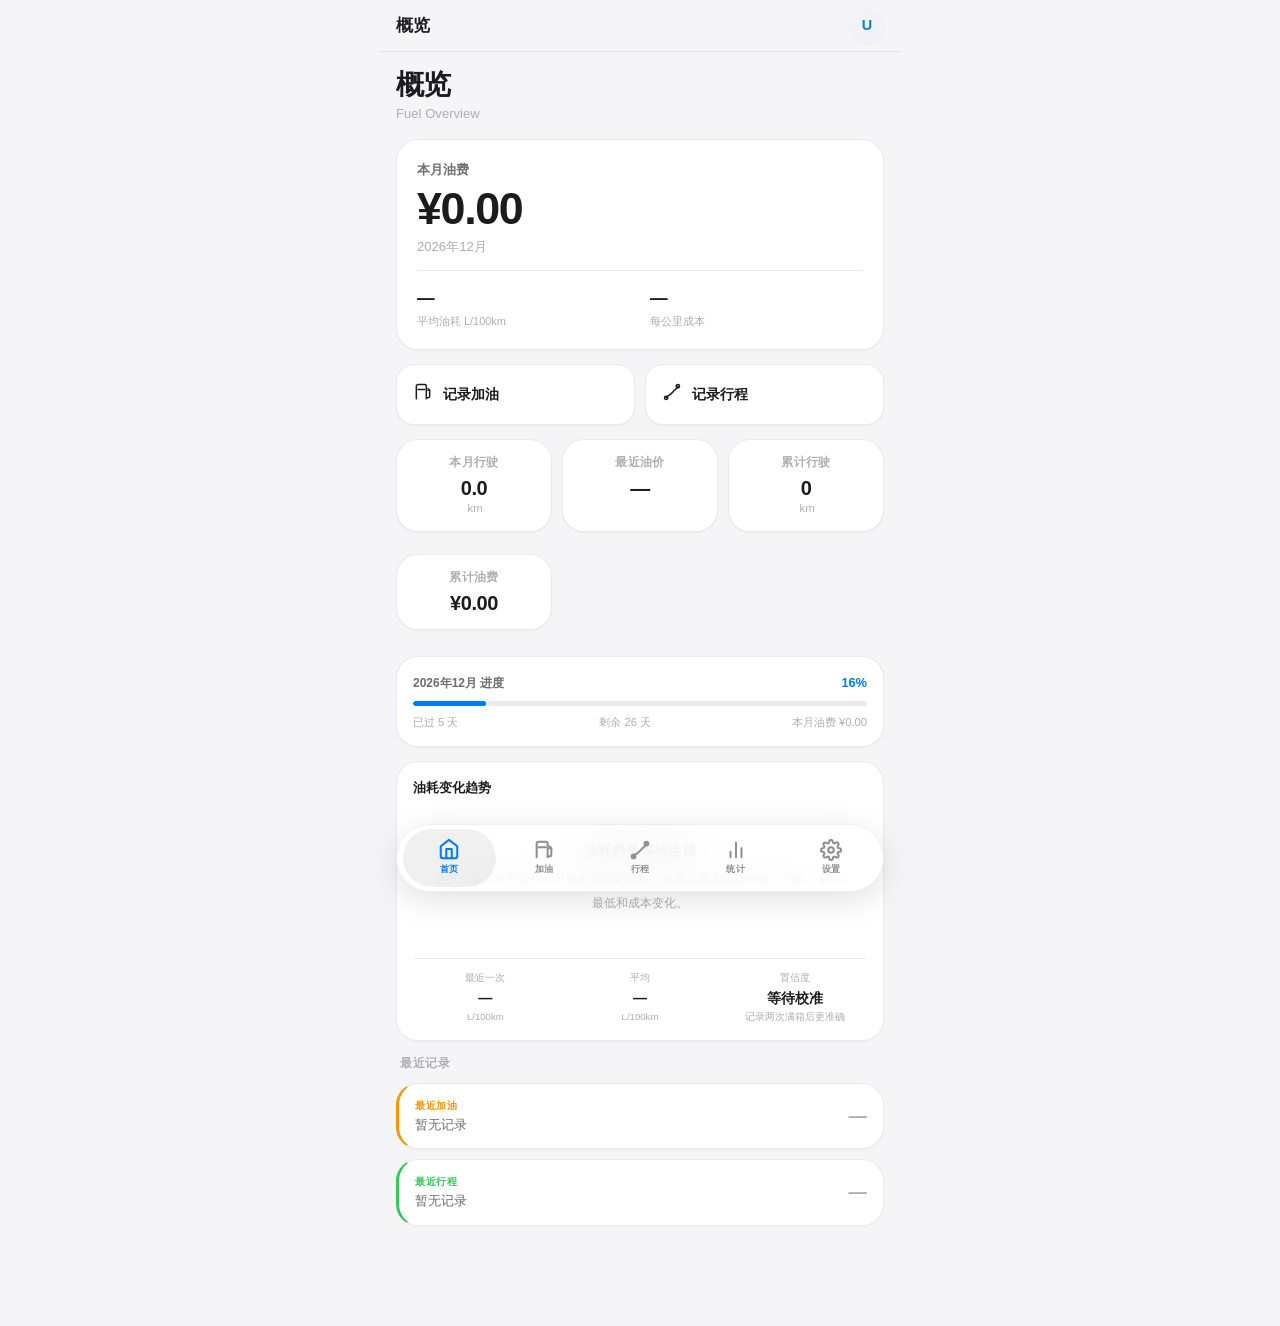
==== commit cfac9cd7: "Redesign iOS-style UI with theme switching" ====
--- a/index.html
+++ b/index.html
@@ -3,60 +3,55 @@
 <head>
   <meta charset="UTF-8">
   <meta name="viewport" content="width=device-width, initial-scale=1.0">
-  <meta name="theme-color" content="#050816">
+  <meta name="theme-color" content="#f5f5f7" media="(prefers-color-scheme: light)">
+  <meta name="theme-color" content="#000000" media="(prefers-color-scheme: dark)">
   <meta name="apple-mobile-web-app-capable" content="yes">
-  <meta name="apple-mobile-web-app-status-bar-style" content="black-translucent">
+  <meta name="apple-mobile-web-app-status-bar-style" content="default">
   <meta name="apple-mobile-web-app-title" content="油耗记录">
   <link rel="manifest" href="manifest.json">
   <link rel="apple-touch-icon" href="icons/icon-192.png">
-  <title>油耗记录助手 · Fuel Intelligence</title>
+  <title>油耗记录助手</title>
   <link rel="stylesheet" href="styles.css">
 </head>
 <body>
-  <div class="ambient-layer" aria-hidden="true">
-    <div class="light-field light-field-1"></div>
-    <div class="light-field light-field-2"></div>
-    <div class="liquid-mesh"></div>
-    <div class="scan-grid"></div>
-  </div>
-
   <div id="app">
     <header class="app-header">
       <div class="header-inner">
-        <span class="header-logo" aria-hidden="true"></span>
-        <h1 id="header-title">油耗记录助手</h1>
+        <h1 id="header-title">概览</h1>
       </div>
-      <div class="header-status" id="header-status"></div>
+      <button class="header-avatar" id="header-avatar" aria-label="用户">U</button>
     </header>
 
     <main id="main-content" class="app-content"></main>
 
     <nav class="bottom-nav">
+      <div class="nav-pill-bg"></div>
       <button class="nav-item active" data-page="home">
-        <svg class="nav-icon" viewBox="0 0 24 24" fill="none" stroke="currentColor" stroke-width="2">
+        <svg class="nav-icon" viewBox="0 0 24 24" fill="none" stroke="currentColor" stroke-width="2.2" stroke-linecap="round" stroke-linejoin="round">
           <path d="M3 9l9-7 9 7v11a2 2 0 0 1-2 2H5a2 2 0 0 1-2-2z"/>
           <polyline points="9 22 9 12 15 12 15 22"/>
         </svg>
         <span class="nav-label">首页</span>
       </button>
       <button class="nav-item" data-page="fuel">
-        <svg class="nav-icon" viewBox="0 0 24 24" fill="none" stroke="currentColor" stroke-width="2">
-          <path d="M19 3H5a2 2 0 0 0-2 2v14a2 2 0 0 0 2 2h14a2 2 0 0 0 2-2V5a2 2 0 0 0-2-2z"/>
-          <path d="M15 3v4a2 2 0 0 1-2 2h-2a2 2 0 0 1-2-2V3"/>
-          <line x1="8" y1="14" x2="16" y2="14"/>
-          <line x1="8" y1="18" x2="14" y2="18"/>
+        <svg class="nav-icon" viewBox="0 0 24 24" fill="none" stroke="currentColor" stroke-width="2.2" stroke-linecap="round" stroke-linejoin="round">
+          <path d="M4 20V5a2 2 0 0 1 2-2h8a2 2 0 0 1 2 2v15"/>
+          <path d="M6 9h8"/>
+          <path d="M18 8l2 2v7a2 2 0 0 1-2 2h-2"/>
+          <path d="M20 10h-2"/>
         </svg>
         <span class="nav-label">加油</span>
       </button>
       <button class="nav-item" data-page="trip">
-        <svg class="nav-icon" viewBox="0 0 24 24" fill="none" stroke="currentColor" stroke-width="2">
-          <circle cx="12" cy="12" r="10"/>
-          <polyline points="12 6 12 12 16 14"/>
+        <svg class="nav-icon" viewBox="0 0 24 24" fill="none" stroke="currentColor" stroke-width="2.2" stroke-linecap="round" stroke-linejoin="round">
+          <path d="M5 19c2.5-3.5 5.5-3.5 8-7s5.5-3.5 6-7"/>
+          <circle cx="5" cy="19" r="2"/>
+          <circle cx="19" cy="5" r="2"/>
         </svg>
         <span class="nav-label">行程</span>
       </button>
       <button class="nav-item" data-page="stats">
-        <svg class="nav-icon" viewBox="0 0 24 24" fill="none" stroke="currentColor" stroke-width="2">
+        <svg class="nav-icon" viewBox="0 0 24 24" fill="none" stroke="currentColor" stroke-width="2.2" stroke-linecap="round" stroke-linejoin="round">
           <line x1="18" y1="20" x2="18" y2="10"/>
           <line x1="12" y1="20" x2="12" y2="4"/>
           <line x1="6" y1="20" x2="6" y2="14"/>
@@ -64,7 +59,7 @@
         <span class="nav-label">统计</span>
       </button>
       <button class="nav-item" data-page="settings">
-        <svg class="nav-icon" viewBox="0 0 24 24" fill="none" stroke="currentColor" stroke-width="2">
+        <svg class="nav-icon" viewBox="0 0 24 24" fill="none" stroke="currentColor" stroke-width="2.2" stroke-linecap="round" stroke-linejoin="round">
           <circle cx="12" cy="12" r="3"/>
           <path d="M19.4 15a1.65 1.65 0 0 0 .33 1.82l.06.06a2 2 0 0 1 0 2.83 2 2 0 0 1-2.83 0l-.06-.06a1.65 1.65 0 0 0-1.82-.33 1.65 1.65 0 0 0-1 1.51V21a2 2 0 0 1-2 2 2 2 0 0 1-2-2v-.09A1.65 1.65 0 0 0 9 19.4a1.65 1.65 0 0 0-1.82.33l-.06.06a2 2 0 0 1-2.83 0 2 2 0 0 1 0-2.83l.06-.06A1.65 1.65 0 0 0 4.68 15a1.65 1.65 0 0 0-1.51-1H3a2 2 0 0 1-2-2 2 2 0 0 1 2-2h.09A1.65 1.65 0 0 0 4.6 9a1.65 1.65 0 0 0-.33-1.82l-.06-.06a2 2 0 0 1 0-2.83 2 2 0 0 1 2.83 0l.06.06A1.65 1.65 0 0 0 9 4.68a1.65 1.65 0 0 0 1-1.51V3a2 2 0 0 1 2-2 2 2 0 0 1 2 2v.09a1.65 1.65 0 0 0 1 1.51 1.65 1.65 0 0 0 1.82-.33l.06-.06a2 2 0 0 1 2.83 0 2 2 0 0 1 0 2.83l-.06.06A1.65 1.65 0 0 0 19.4 9a1.65 1.65 0 0 0 1.51 1H21a2 2 0 0 1 2 2 2 2 0 0 1-2 2h-.09a1.65 1.65 0 0 0-1.51 1z"/>
         </svg>
--- a/styles.css
+++ b/styles.css
@@ -1,37 +1,118 @@
 /* ============================================================
-   Fuel Tracker PWA - Liquid Glass Cockpit
+   Fuel Tracker PWA — iOS / Apple Native Style
+   Light + Dark + System theme support
    ============================================================ */
 
-:root {
-  --bg: #071018;
-  --bg-2: #0c1720;
-  --surface: rgba(246, 250, 255, 0.12);
-  --surface-strong: rgba(246, 250, 255, 0.18);
-  --surface-solid: rgba(13, 24, 34, 0.94);
-  --stroke: rgba(255, 255, 255, 0.18);
-  --stroke-strong: rgba(255, 255, 255, 0.28);
-  --text: #f7fbff;
-  --text-soft: rgba(235, 245, 255, 0.72);
-  --text-muted: rgba(220, 234, 246, 0.52);
-  --cyan: #65e4ff;
-  --blue: #72a7ff;
-  --mint: #73f2bd;
-  --amber: #ffc46b;
-  --rose: #ff708d;
-  --violet: #b59cff;
-  --accent-rose: var(--rose);
-  --accent-orange: var(--amber);
-  --accent-blue: var(--blue);
-  --accent-cyan: var(--cyan);
-  --accent-green: var(--mint);
-  --shadow: 0 18px 50px rgba(0, 0, 0, 0.28);
-  --glass-shadow: inset 0 1px 0 rgba(255, 255, 255, 0.28), 0 18px 50px rgba(0, 0, 0, 0.28);
-  --radius: 24px;
-  --radius-sm: 16px;
-  --header-height: 58px;
-  --nav-height: 76px;
-}
-
+/* ---- Theme Variables: Light (default) ---- */
+:root,
+html[data-theme="light"] {
+  --app-bg: #f5f5f7;
+  --app-bg-alt: #f2f2f7;
+  --card-bg: #ffffff;
+  --card-bg-strong: #f2f2f7;
+  --card-glass: rgba(255,255,255,0.78);
+  --text-primary: #1c1c1e;
+  --text-secondary: #6e6e73;
+  --text-tertiary: #aeaeb2;
+  --accent: #007aff;
+  --accent-blue: #007aff;
+  --accent-green: #34c759;
+  --accent-orange: #ff9500;
+  --accent-red: #ff3b30;
+  --accent-rose: #ff3b30;
+  --accent-cyan: #007aff;
+  --border: rgba(0,0,0,0.08);
+  --border-strong: rgba(0,0,0,0.12);
+  --shadow-sm: 0 1px 2px rgba(0,0,0,0.04);
+  --shadow-md: 0 4px 12px rgba(0,0,0,0.06);
+  --shadow-lg: 0 8px 24px rgba(0,0,0,0.08);
+  --nav-bg: rgba(255,255,255,0.72);
+  --nav-border: rgba(0,0,0,0.06);
+  --nav-pill-bg: rgba(0,0,0,0.06);
+  --nav-icon-default: #8e8e93;
+  --nav-icon-active: #007aff;
+  --input-bg: #f2f2f7;
+  --input-border: rgba(0,0,0,0.1);
+  --input-focus-ring: rgba(0,122,255,0.2);
+  --header-bg: rgba(245,245,247,0.78);
+  --overlay-bg: rgba(0,0,0,0.3);
+  --badge-full-bg: rgba(52,199,89,0.12);
+  --badge-full-text: #248a3d;
+  --trend-line: #007aff;
+  --trend-fill: rgba(0,122,255,0.08);
+  --grid-line: rgba(0,0,0,0.06);
+  --warn-bg: rgba(255,149,0,0.1);
+  --warn-text: #b06500;
+  --mint: #34c759;
+  --amber: #ff9500;
+  --blue: #007aff;
+  --cyan: #007aff;
+  --rose: #ff3b30;
+  --violet: #af52de;
+}
+
+/* ---- Theme Variables: Dark ---- */
+html[data-theme="dark"] {
+  --app-bg: #000000;
+  --app-bg-alt: #0b0b0f;
+  --card-bg: #1c1c1e;
+  --card-bg-strong: #2c2c2e;
+  --card-glass: rgba(28,28,30,0.78);
+  --text-primary: #ffffff;
+  --text-secondary: #8e8e93;
+  --text-tertiary: #636366;
+  --accent: #0a84ff;
+  --accent-blue: #0a84ff;
+  --accent-green: #30d158;
+  --accent-orange: #ff9f0a;
+  --accent-red: #ff453a;
+  --accent-rose: #ff453a;
+  --accent-cyan: #0a84ff;
+  --border: rgba(255,255,255,0.1);
+  --border-strong: rgba(255,255,255,0.15);
+  --shadow-sm: 0 1px 2px rgba(0,0,0,0.2);
+  --shadow-md: 0 4px 12px rgba(0,0,0,0.3);
+  --shadow-lg: 0 8px 24px rgba(0,0,0,0.4);
+  --nav-bg: rgba(28,28,30,0.72);
+  --nav-border: rgba(255,255,255,0.08);
+  --nav-pill-bg: rgba(255,255,255,0.14);
+  --nav-icon-default: #8e8e93;
+  --nav-icon-active: #0a84ff;
+  --input-bg: #2c2c2e;
+  --input-border: rgba(255,255,255,0.12);
+  --input-focus-ring: rgba(10,132,255,0.3);
+  --header-bg: rgba(0,0,0,0.72);
+  --overlay-bg: rgba(0,0,0,0.6);
+  --badge-full-bg: rgba(48,209,88,0.15);
+  --badge-full-text: #30d158;
+  --trend-line: #0a84ff;
+  --trend-fill: rgba(10,132,255,0.12);
+  --grid-line: rgba(255,255,255,0.06);
+  --warn-bg: rgba(255,159,10,0.12);
+  --warn-text: #ff9f0a;
+  --mint: #30d158;
+  --amber: #ff9f0a;
+  --blue: #0a84ff;
+  --cyan: #0a84ff;
+  --rose: #ff453a;
+  --violet: #bf5af2;
+}
+
+/* ---- Smooth theme transition ---- */
+html {
+  transition: background-color 0.3s ease;
+}
+body {
+  transition: background-color 0.3s ease, color 0.3s ease;
+}
+.card, .record-item, .stats-card, .settings-row, .progress-card,
+.latest-record-card, .hero-dashboard, .liquid-card,
+.app-header, .bottom-nav, .modal-content, .confirm-dialog,
+input, select, button, .form-input, .btn-action {
+  transition: background-color 0.3s ease, border-color 0.3s ease, box-shadow 0.3s ease, color 0.3s ease;
+}
+
+/* ---- Reset ---- */
 * { box-sizing: border-box; margin: 0; padding: 0; }
 
 html {
@@ -43,98 +124,41 @@
   min-height: 100vh;
   min-height: 100dvh;
   overflow-x: hidden;
-  background:
-    radial-gradient(circle at 20% -10%, rgba(114, 167, 255, 0.36), transparent 34rem),
-    radial-gradient(circle at 100% 8%, rgba(115, 242, 189, 0.20), transparent 28rem),
-    linear-gradient(145deg, var(--bg), #101722 42%, #061418);
-  color: var(--text);
+  background: var(--app-bg);
+  color: var(--text-primary);
   font-family: -apple-system, BlinkMacSystemFont, "SF Pro Display", "Segoe UI", Roboto, "PingFang SC", "Microsoft YaHei", sans-serif;
   line-height: 1.5;
   -webkit-font-smoothing: antialiased;
   font-variant-numeric: tabular-nums;
 }
 
-button,
-input,
-select {
-  font: inherit;
-}
-
-button {
-  touch-action: manipulation;
-}
-
-.ambient-layer {
-  position: fixed;
-  inset: 0;
-  pointer-events: none;
-  overflow: hidden;
-  z-index: 0;
-}
-
-.light-field {
-  position: absolute;
-  width: 34rem;
-  height: 34rem;
-  border-radius: 999px;
-  filter: blur(60px);
-  opacity: 0.62;
-}
-
-.light-field-1 {
-  right: -13rem;
-  top: -12rem;
-  background: radial-gradient(circle, rgba(101, 228, 255, 0.34), transparent 68%);
-}
-
-.light-field-2 {
-  left: -16rem;
-  bottom: 2rem;
-  background: radial-gradient(circle, rgba(255, 196, 107, 0.18), transparent 68%);
-}
-
-.liquid-mesh {
-  position: absolute;
-  inset: -20%;
-  background:
-    conic-gradient(from 130deg at 50% 50%, rgba(101, 228, 255, 0.12), rgba(181, 156, 255, 0.08), rgba(115, 242, 189, 0.10), rgba(255, 196, 107, 0.08), rgba(101, 228, 255, 0.12));
-  opacity: 0.55;
-  filter: blur(24px);
-}
-
-.scan-grid {
-  position: absolute;
-  inset: 0;
-  opacity: 0.07;
-  background-image:
-    linear-gradient(rgba(255, 255, 255, 0.65) 1px, transparent 1px),
-    linear-gradient(90deg, rgba(255, 255, 255, 0.65) 1px, transparent 1px);
-  background-size: 42px 42px;
-  mask-image: linear-gradient(to bottom, transparent, #000 16%, #000 82%, transparent);
-}
-
+button, input, select { font: inherit; }
+button { touch-action: manipulation; }
+
+/* ---- App Shell ---- */
 #app {
   position: relative;
-  z-index: 1;
-  width: min(100%, 760px);
+  width: 100%;
+  max-width: 520px;
   min-height: 100vh;
   min-height: 100dvh;
   margin: 0 auto;
 }
 
+/* ---- Header ---- */
 .app-header {
   position: sticky;
   top: 0;
   z-index: 100;
-  height: calc(var(--header-height) + env(safe-area-inset-top, 0px));
-  padding: env(safe-area-inset-top, 0px) clamp(16px, 4vw, 26px) 0;
+  height: calc(52px + env(safe-area-inset-top, 0px));
+  padding: env(safe-area-inset-top, 0px) 16px 0;
   display: flex;
   align-items: center;
   justify-content: space-between;
-  background: linear-gradient(180deg, rgba(7, 16, 24, 0.88), rgba(7, 16, 24, 0.56));
-  border-bottom: 1px solid rgba(255, 255, 255, 0.10);
-  backdrop-filter: blur(28px) saturate(1.45);
-  -webkit-backdrop-filter: blur(28px) saturate(1.45);
+  background: var(--header-bg);
+  backdrop-filter: blur(24px) saturate(180%);
+  -webkit-backdrop-filter: blur(24px) saturate(180%);
+  border-bottom: 1px solid var(--border);
 }
 
 .header-inner {
@@ -144,26 +168,34 @@
   gap: 10px;
 }
 
-.header-logo {
-  width: 30px;
-  height: 30px;
-  flex: 0 0 auto;
-  border-radius: 12px;
-  background:
-    radial-gradient(circle at 35% 25%, #fff, rgba(255, 255, 255, 0.18) 28%, transparent 30%),
-    linear-gradient(135deg, rgba(101, 228, 255, 0.95), rgba(115, 242, 189, 0.78) 52%, rgba(255, 196, 107, 0.78));
-  box-shadow: inset 0 1px 0 rgba(255, 255, 255, 0.65), 0 12px 28px rgba(101, 228, 255, 0.28);
-}
-
 .app-header h1 {
+  font-size: 1.05rem;
+  font-weight: 680;
+  color: var(--text-primary);
+  letter-spacing: -0.01em;
+  white-space: nowrap;
   overflow: hidden;
-  color: var(--text);
-  font-size: 1rem;
-  font-weight: 720;
-  letter-spacing: 0;
-  white-space: nowrap;
   text-overflow: ellipsis;
 }
+
+.header-avatar {
+  width: 34px;
+  height: 34px;
+  border-radius: 50%;
+  border: none;
+  background: var(--card-bg-strong);
+  color: var(--accent);
+  font-size: 0.9rem;
+  font-weight: 680;
+  display: flex;
+  align-items: center;
+  justify-content: center;
+  cursor: pointer;
+  flex-shrink: 0;
+  transition: all 0.2s ease;
+  box-shadow: var(--shadow-sm);
+}
+.header-avatar:active { transform: scale(0.92); opacity: 0.7; }
 
 .header-status {
   display: flex;
@@ -172,1485 +204,842 @@
 }
 
 .status-tag {
-  min-height: 24px;
+  min-height: 22px;
   display: inline-flex;
   align-items: center;
-  padding: 4px 8px;
-  border: 1px solid rgba(255, 255, 255, 0.16);
+  padding: 3px 8px;
+  border: 1px solid var(--border);
   border-radius: 999px;
-  background: rgba(255, 255, 255, 0.10);
-  color: var(--text-soft);
-  font-size: 0.62rem;
-  font-weight: 800;
-}
-
-.status-tag.local { color: var(--mint); }
-.status-tag.pwa { color: var(--cyan); }
-
+  background: var(--card-bg-strong);
+  color: var(--text-tertiary);
+  font-size: 0.6rem;
+  font-weight: 700;
+  letter-spacing: 0.04em;
+}
+
+/* ---- Main Content ---- */
 .app-content {
-  padding: 16px clamp(14px, 4vw, 28px) calc(var(--nav-height) + 28px + env(safe-area-inset-bottom, 0px));
-}
-
+  padding: 16px 16px calc(90px + env(safe-area-inset-bottom, 0px));
+  min-height: calc(100vh - 52px);
+}
+
+.page { display: none; }
 .page.active {
   display: block;
-  animation: pageIn 260ms ease-out;
-}
-
-.page { display: none; }
-
+  animation: pageFadeIn 0.24s ease-out;
+}
+
+@keyframes pageFadeIn {
+  from { opacity: 0; transform: translateY(6px); }
+  to { opacity: 1; transform: translateY(0); }
+}
+
+/* ---- Page Title ---- */
+.page-head {
+  margin-bottom: 16px;
+}
+.page-head h2 {
+  font-size: 1.75rem;
+  font-weight: 740;
+  color: var(--text-primary);
+  letter-spacing: -0.02em;
+  line-height: 1.2;
+}
+.page-head .subtitle {
+  font-size: 0.82rem;
+  color: var(--text-tertiary);
+  margin-top: 2px;
+}
+
+/* ---- Cards ---- */
+.card,
 .liquid-card,
-.card,
+.hero-dashboard,
 .progress-card,
 .latest-record-card,
 .record-item,
 .stats-card,
-.settings-row,
-.confirm-dialog {
-  position: relative;
+.settings-row {
+  background: var(--card-bg);
+  border: 1px solid var(--border);
+  border-radius: 22px;
+  box-shadow: var(--shadow-sm);
+}
+
+.card {
+  padding: 16px;
+  margin-bottom: 12px;
+}
+
+.card-title {
+  font-size: 0.72rem;
+  font-weight: 600;
+  color: var(--text-tertiary);
+  text-transform: uppercase;
+  letter-spacing: 0.04em;
+  margin-bottom: 4px;
+}
+
+.card-value {
+  font-size: 1.6rem;
+  font-weight: 720;
+  color: var(--text-primary);
+  letter-spacing: -0.02em;
+  line-height: 1.15;
+}
+
+.card-unit {
+  font-size: 0.7rem;
+  font-weight: 500;
+  color: var(--text-tertiary);
+  margin-left: 2px;
+}
+
+/* ---- Summary Grid 2x3 ---- */
+.summary-grid {
+  display: grid;
+  grid-template-columns: 1fr 1fr 1fr;
+  gap: 10px;
+  margin-bottom: 14px;
+}
+.summary-card {
+  padding: 14px 12px;
+  text-align: center;
+}
+.summary-card .card-title { margin-bottom: 6px; }
+.summary-card .card-value { font-size: 1.25rem; }
+
+@media (max-width: 380px) {
+  .summary-grid { grid-template-columns: 1fr 1fr; }
+}
+
+/* ---- Hero Dashboard (main stat card) ---- */
+.hero-dashboard {
+  padding: 20px;
+  margin-bottom: 14px;
+}
+
+.hero-label {
+  font-size: 0.8rem;
+  font-weight: 600;
+  color: var(--text-secondary);
+  margin-bottom: 6px;
+}
+
+.hero-value {
+  font-size: 2.8rem;
+  font-weight: 780;
+  letter-spacing: -0.03em;
+  line-height: 1.05;
+  color: var(--text-primary);
+}
+
+.hero-unit {
+  font-size: 0.82rem;
+  color: var(--text-tertiary);
+  margin-top: 4px;
+}
+
+.hero-sub-stats {
+  display: flex;
+  gap: 20px;
+  margin-top: 14px;
+  padding-top: 14px;
+  border-top: 1px solid var(--border);
+}
+
+.hero-sub-stat {
+  flex: 1;
+}
+
+.hero-sub-stat .val {
+  font-size: 1.1rem;
+  font-weight: 680;
+  color: var(--text-primary);
+}
+
+.hero-sub-stat .lbl {
+  font-size: 0.68rem;
+  color: var(--text-tertiary);
+  margin-top: 1px;
+}
+
+/* ---- Quick Actions ---- */
+.quick-actions {
+  display: grid;
+  grid-template-columns: 1fr 1fr;
+  gap: 10px;
+  margin-bottom: 14px;
+}
+
+.btn-action {
+  display: flex;
+  align-items: center;
+  gap: 10px;
+  padding: 14px 16px;
+  border-radius: 18px;
+  border: 1px solid var(--border);
+  background: var(--card-bg);
+  color: var(--text-primary);
+  font-size: 0.88rem;
+  font-weight: 600;
+  cursor: pointer;
+  transition: all 0.2s ease;
+  text-decoration: none;
+  box-shadow: var(--shadow-sm);
+  -webkit-tap-highlight-color: transparent;
+}
+
+.btn-action:active { transform: scale(0.97); }
+
+.btn-action .action-icon {
+  font-size: 1.3rem;
+  flex-shrink: 0;
+}
+
+/* ---- Monthly Progress ---- */
+.progress-card {
+  padding: 16px;
+  margin-bottom: 14px;
+}
+
+.progress-header {
+  display: flex;
+  justify-content: space-between;
+  align-items: center;
+  margin-bottom: 8px;
+}
+.progress-label {
+  font-size: 0.75rem;
+  font-weight: 600;
+  color: var(--text-secondary);
+}
+.progress-pct {
+  font-size: 0.8rem;
+  font-weight: 680;
+  color: var(--accent);
+}
+
+.progress-bar-track {
+  height: 5px;
+  background: var(--border);
+  border-radius: 3px;
   overflow: hidden;
-  border: 1px solid var(--stroke);
-  background:
-    linear-gradient(145deg, rgba(255, 255, 255, 0.20), rgba(255, 255, 255, 0.08)),
-    rgba(255, 255, 255, 0.08);
-  border-radius: var(--radius);
-  box-shadow: var(--glass-shadow);
-  backdrop-filter: blur(26px) saturate(1.45);
-  -webkit-backdrop-filter: blur(26px) saturate(1.45);
-}
-
-.liquid-card::before,
-.card::before,
-.progress-card::before,
-.latest-record-card::before,
-.record-item::before,
-.stats-card::before,
-.settings-row::before,
-.confirm-dialog::before {
-  content: "";
-  position: absolute;
-  inset: 0;
-  pointer-events: none;
-  background: linear-gradient(120deg, rgba(255, 255, 255, 0.32), transparent 34%, transparent 70%, rgba(255, 255, 255, 0.10));
-  opacity: 0.55;
-}
-
-.hero-dashboard {
-  padding: 22px;
-  margin-bottom: 14px;
-}
-
-.hero-topline {
-  display: flex;
+  margin-bottom: 8px;
+}
+.progress-bar-fill {
+  height: 100%;
+  border-radius: 3px;
+  background: var(--accent);
+  transition: width 0.5s ease;
+}
+
+.progress-info {
+  display: flex;
+  justify-content: space-between;
+  font-size: 0.7rem;
+  color: var(--text-tertiary);
+}
+
+/* ---- Latest Records ---- */
+.latest-section-title {
+  font-size: 0.72rem;
+  font-weight: 700;
+  letter-spacing: 0.05em;
+  text-transform: uppercase;
+  color: var(--text-tertiary);
+  margin-bottom: 10px;
+  padding-left: 4px;
+}
+
+.latest-record-card {
+  padding: 14px 16px;
+  margin-bottom: 10px;
+  display: flex;
+  justify-content: space-between;
+  align-items: center;
+}
+.latest-record-card.fuel { border-left: 3px solid var(--accent-orange); }
+.latest-record-card.trip { border-left: 3px solid var(--accent-green); }
+.latest-info { flex: 1; min-width: 0; }
+.latest-label {
+  font-size: 0.64rem;
+  font-weight: 700;
+  letter-spacing: 0.05em;
+  text-transform: uppercase;
+  color: var(--text-tertiary);
+  margin-bottom: 2px;
+}
+.latest-record-card.fuel .latest-label { color: var(--accent-orange); }
+.latest-record-card.trip .latest-label { color: var(--accent-green); }
+.latest-detail {
+  font-size: 0.8rem;
+  color: var(--text-secondary);
+  white-space: nowrap;
+  overflow: hidden;
+  text-overflow: ellipsis;
+}
+.latest-value {
+  font-size: 1.15rem;
+  font-weight: 720;
+  color: var(--text-primary);
+  flex-shrink: 0;
+  margin-left: 12px;
+}
+.latest-value.no-data { color: var(--text-tertiary); }
+
+/* ---- Vehicle Panel ---- */
+.vehicle-panel {
+  display: flex;
+  justify-content: space-between;
+  align-items: center;
+  padding: 4px 4px 14px;
+  margin-bottom: 4px;
+}
+.vehicle-name {
+  font-size: 1.1rem;
+  font-weight: 680;
+  color: var(--text-primary);
+}
+.vehicle-model {
+  font-size: 0.75rem;
+  color: var(--text-tertiary);
+}
+.vehicle-badge {
+  padding: 4px 10px;
+  border-radius: 999px;
+  border: 1px solid var(--border);
+  font-size: 0.62rem;
+  font-weight: 700;
+  color: var(--text-tertiary);
+  letter-spacing: 0.04em;
+}
+
+/* ---- Grade Cluster ---- */
+.grade-cluster {
+  display: flex;
+  align-items: center;
+  gap: 6px;
+  font-size: 0.75rem;
+  font-weight: 680;
+  color: var(--text-tertiary);
+}
+.grade-cluster strong {
+  font-size: 1.6rem;
+  font-weight: 780;
+  color: var(--accent-green);
+}
+
+/* ---- Confidence strip ---- */
+.confidence-strip {
+  display: flex;
+  align-items: center;
   justify-content: space-between;
   gap: 12px;
-  margin-bottom: 18px;
-  color: var(--text-muted);
-  font-size: 0.72rem;
-  font-weight: 760;
-}
-
-.hero-label {
-  color: var(--text-soft);
-  font-size: 0.9rem;
-  font-weight: 650;
-}
-
-.hero-value {
-  margin-top: 4px;
-  font-size: clamp(3rem, 16vw, 5.6rem);
-  font-weight: 850;
-  letter-spacing: 0;
-  line-height: 0.94;
-  background: linear-gradient(180deg, #ffffff 0%, #d8f8ff 42%, #74e7ff 100%);
-  -webkit-background-clip: text;
-  background-clip: text;
-  -webkit-text-fill-color: transparent;
-}
-
-.hero-unit {
-  margin-top: 8px;
-  color: var(--cyan);
-  font-size: 0.92rem;
-  font-weight: 700;
-}
-
-.hero-no-data {
-  padding: 34px 0 24px;
-  color: var(--text);
-  font-size: 1.15rem;
-  font-weight: 740;
-}
-
-.hero-no-data span {
-  color: var(--text-muted);
-  font-size: 0.82rem;
-  font-weight: 560;
-}
-
-.hero-aux {
-  display: grid;
-  grid-template-columns: 1fr 1px 1fr;
-  align-items: center;
-  gap: 18px;
-  margin-top: 20px;
-  padding: 14px;
-  border: 1px solid rgba(255, 255, 255, 0.12);
-  border-radius: 18px;
-  background: rgba(5, 16, 24, 0.24);
-}
-
-.hero-aux-value {
-  color: var(--text);
-  font-size: 1.15rem;
-  font-weight: 780;
-}
-
-.hero-aux-label {
-  margin-top: 3px;
-  color: var(--text-muted);
-  font-size: 0.72rem;
-  font-weight: 620;
-}
-
-.hero-separator {
-  width: 1px;
-  height: 38px;
-  background: rgba(255, 255, 255, 0.14);
-}
-
-.confidence-strip {
-  display: grid;
-  grid-template-columns: minmax(0, 1fr) 86px;
-  align-items: center;
-  gap: 14px;
-  margin-top: 16px;
-}
-
-.confidence-strip strong,
-.confidence-strip span {
-  display: block;
-}
-
-.confidence-strip strong {
-  font-size: 0.86rem;
-}
-
-.confidence-strip span {
-  color: var(--text-muted);
-  font-size: 0.74rem;
-}
-
+  margin-top: 12px;
+  padding-top: 12px;
+  border-top: 1px solid var(--border);
+  font-size: 0.7rem;
+}
+.confidence-strip strong { color: var(--text-primary); font-weight: 600; }
+.confidence-strip span { color: var(--text-tertiary); }
 .confidence-meter {
-  height: 8px;
-  overflow: hidden;
-  border-radius: 999px;
-  background: rgba(255, 255, 255, 0.12);
-}
-
+  width: 80px;
+  height: 4px;
+  border-radius: 2px;
+  background: var(--border);
+  flex-shrink: 0;
+}
 .confidence-meter i {
   display: block;
   height: 100%;
-  border-radius: inherit;
-  background: linear-gradient(90deg, var(--amber), var(--mint), var(--cyan));
-}
-
-.quick-actions,
-.summary-grid,
+  border-radius: 2px;
+  background: var(--accent-green);
+}
+
+/* ---- Trend Card ---- */
+.trend-card {
+  padding: 16px;
+  margin-bottom: 14px;
+  background: var(--card-bg);
+  border: 1px solid var(--border);
+  border-radius: 22px;
+  box-shadow: var(--shadow-sm);
+}
+.trend-card .section-head {
+  display: flex;
+  justify-content: space-between;
+  align-items: center;
+  margin-bottom: 12px;
+}
+.trend-card .section-head strong {
+  font-size: 0.8rem;
+  font-weight: 680;
+  color: var(--text-primary);
+}
+.trend-card .section-head button {
+  background: none;
+  border: none;
+  color: var(--accent);
+  font-size: 0.75rem;
+  font-weight: 600;
+  cursor: pointer;
+}
+.trend-graph svg { width: 100%; height: auto; }
+.trend-line { fill: none; stroke: var(--trend-line); stroke-width: 2; }
+.trend-area { fill: var(--trend-fill); }
+.trend-dots circle { fill: var(--card-bg); stroke: var(--trend-line); stroke-width: 1.8; }
+.trend-last-dot { fill: var(--trend-line); stroke: var(--card-bg); stroke-width: 3; }
+.avg-line { stroke: var(--text-tertiary); stroke-width: 1; stroke-dasharray: 4 3; }
+.grid-line { stroke: var(--grid-line); stroke-width: 1; }
+.axis-label { fill: var(--text-tertiary); font-size: 9px; }
+.avg-label { fill: var(--text-tertiary); font-size: 9px; }
+.trend-axis { display: flex; justify-content: space-between; font-size: 0.62rem; color: var(--text-tertiary); margin-top: 4px; }
+
+.trend-insights {
+  display: grid;
+  grid-template-columns: 1fr 1fr 1fr;
+  gap: 10px;
+  margin-top: 12px;
+  padding-top: 12px;
+  border-top: 1px solid var(--border);
+}
+.trend-insights div { text-align: center; }
+.trend-insights span { font-size: 0.62rem; color: var(--text-tertiary); display: block; }
+.trend-insights strong { font-size: 0.88rem; color: var(--text-primary); }
+.trend-insights small { font-size: 0.6rem; color: var(--text-tertiary); display: block; }
+
+.trend-empty {
+  padding: 32px 16px;
+  text-align: center;
+  color: var(--text-tertiary);
+}
+.trend-empty strong { display: block; font-size: 0.85rem; color: var(--text-secondary); margin-bottom: 4px; }
+.trend-empty span { font-size: 0.72rem; }
+
+/* ---- Record List ---- */
+.record-list {
+  display: flex;
+  flex-direction: column;
+  gap: 10px;
+}
+.record-item {
+  padding: 14px 16px;
+}
+.record-header {
+  display: flex;
+  align-items: center;
+  justify-content: space-between;
+  gap: 10px;
+  margin-bottom: 10px;
+}
+.record-header .record-date {
+  font-size: 0.88rem;
+  font-weight: 640;
+  color: var(--text-primary);
+}
+.record-actions { display: flex; gap: 6px; flex-shrink: 0; }
+.record-edit, .record-delete {
+  min-width: 42px;
+  min-height: 32px;
+  padding: 6px 10px;
+  border-radius: 10px;
+  font-size: 0.72rem;
+  font-weight: 600;
+  cursor: pointer;
+  border: 1px solid;
+  background: transparent;
+  transition: all 0.15s ease;
+}
+.record-edit {
+  border-color: var(--accent);
+  color: var(--accent);
+}
+.record-edit:active { background: rgba(0,122,255,0.1); }
+.record-delete {
+  border-color: var(--accent-red);
+  color: var(--accent-red);
+}
+.record-delete:active { background: rgba(255,59,48,0.08); }
+.record-details {
+  display: grid;
+  grid-template-columns: 1fr 1fr;
+  gap: 6px;
+}
+.record-detail {
+  padding: 8px 10px;
+  border-radius: 12px;
+  background: var(--card-bg-strong);
+  font-size: 0.72rem;
+  color: var(--text-tertiary);
+}
+.record-detail span {
+  display: block;
+  color: var(--text-primary);
+  font-weight: 600;
+  font-size: 0.82rem;
+  margin-top: 1px;
+}
+.record-note {
+  margin-top: 8px;
+  font-size: 0.7rem;
+  color: var(--text-tertiary);
+}
+.badge-full {
+  display: inline-block;
+  font-size: 0.6rem;
+  font-weight: 700;
+  padding: 2px 7px;
+  border-radius: 8px;
+  margin-left: 6px;
+  color: var(--badge-full-text);
+  background: var(--badge-full-bg);
+}
+
+/* ---- Stats Page ---- */
 .stats-grid {
   display: grid;
-  grid-template-columns: repeat(2, minmax(0, 1fr));
-  gap: 12px;
-}
-
-.quick-actions {
+  grid-template-columns: 1fr 1fr;
+  gap: 10px;
   margin-bottom: 12px;
 }
-
-.btn-action {
-  min-height: 92px;
-  display: flex;
-  align-items: center;
-  gap: 12px;
-  padding: 16px;
-  border: 1px solid rgba(255, 255, 255, 0.18);
-  border-radius: 22px;
-  background: linear-gradient(145deg, rgba(101, 228, 255, 0.20), rgba(255, 255, 255, 0.08));
-  color: var(--text);
-  box-shadow: var(--glass-shadow);
+.stats-card {
+  padding: 14px;
+}
+.stats-card .card-title { margin-bottom: 4px; }
+.stats-card .card-value { font-size: 1.2rem; }
+.stats-full { grid-column: 1 / -1; }
+.stats-insufficient {
+  padding: 14px 16px;
+  border-radius: 14px;
+  background: var(--warn-bg);
+  color: var(--warn-text);
+  font-size: 0.8rem;
+  font-weight: 560;
+  text-align: center;
+  margin-bottom: 12px;
+}
+
+/* ---- Settings Page ---- */
+.settings-section { margin-bottom: 24px; }
+.settings-section h3 {
+  font-size: 0.7rem;
+  font-weight: 700;
+  letter-spacing: 0.04em;
+  text-transform: uppercase;
+  color: var(--text-tertiary);
+  margin-bottom: 8px;
+  padding-left: 12px;
+}
+.settings-row {
+  display: flex;
+  align-items: center;
+  justify-content: space-between;
+  padding: 14px 16px;
+  margin-bottom: 2px;
+  border-radius: 14px;
+}
+.settings-row:first-of-type { border-radius: 14px 14px 6px 6px; }
+.settings-row:last-of-type { border-radius: 6px 6px 14px 14px; margin-bottom: 0; }
+.settings-label { font-size: 0.88rem; color: var(--text-primary); }
+.settings-value { font-size: 0.82rem; color: var(--text-tertiary); }
+
+/* Theme selector — iOS segmented control */
+.theme-segmented {
+  display: flex;
+  background: var(--card-bg-strong);
+  border-radius: 10px;
+  padding: 3px;
+  gap: 2px;
+}
+.theme-seg-btn {
+  flex: 1;
+  padding: 8px 0;
+  border: none;
+  border-radius: 8px;
+  background: transparent;
+  color: var(--text-secondary);
+  font-size: 0.78rem;
+  font-weight: 580;
   cursor: pointer;
-  text-align: left;
-  transition: transform 180ms ease, border-color 180ms ease, background 180ms ease;
-  backdrop-filter: blur(22px) saturate(1.35);
-  -webkit-backdrop-filter: blur(22px) saturate(1.35);
-}
-
-.btn-action.trip {
-  background: linear-gradient(145deg, rgba(181, 156, 255, 0.22), rgba(255, 255, 255, 0.08));
-}
-
-.btn-action:active,
-.nav-item:active,
-.btn:active {
-  transform: scale(0.97);
-}
-
-.btn-action strong,
-.btn-action small {
-  display: block;
-}
-
-.btn-action strong {
-  font-size: 0.95rem;
-  font-weight: 780;
-}
-
-.btn-action small {
-  margin-top: 2px;
-  color: var(--text-muted);
-  font-size: 0.72rem;
-  line-height: 1.35;
-}
-
-.ui-icon {
-  width: 22px;
-  height: 22px;
-  flex: 0 0 auto;
-}
-
-.btn-action .ui-icon {
-  width: 30px;
-  height: 30px;
-  color: var(--cyan);
-}
-
-.btn-action.trip .ui-icon {
-  color: var(--violet);
-}
-
-.summary-grid {
-  margin-bottom: 12px;
-}
-
-.card,
-.stats-card {
-  padding: 15px;
-}
-
-.summary-card {
-  min-height: 116px;
+  transition: all 0.2s ease;
+}
+.theme-seg-btn.active {
+  background: var(--card-bg);
+  color: var(--text-primary);
+  box-shadow: 0 1px 3px rgba(0,0,0,0.1), 0 1px 2px rgba(0,0,0,0.06);
+}
+html[data-theme="dark"] .theme-seg-btn.active {
+  box-shadow: 0 1px 3px rgba(0,0,0,0.3);
+}
+
+/* ---- Settings Buttons ---- */
+.settings-btn-row {
   display: flex;
   flex-direction: column;
-  justify-content: space-between;
-  gap: 12px;
-}
-
-.summary-card .ui-icon {
-  color: var(--cyan);
-}
-
-.accent-orange .ui-icon,
-.accent-orange .card-value { color: var(--amber); }
-.accent-blue .ui-icon,
-.accent-blue .card-value { color: var(--blue); }
-.accent-cyan .ui-icon,
-.accent-cyan .card-value { color: var(--cyan); }
-.accent-green .ui-icon,
-.accent-green .card-value { color: var(--mint); }
-.card-value.orange { color: var(--amber); }
-.card-value.blue { color: var(--blue); }
-.card-value.cyan { color: var(--cyan); }
-.card-value.green { color: var(--mint); }
-
-.card-title,
-.latest-label,
-.progress-label,
-.settings-section h3 {
-  color: var(--text-muted);
-  font-size: 0.72rem;
-  font-weight: 760;
-}
-
-.card-value {
-  color: var(--text);
-  font-size: clamp(1.42rem, 7vw, 2rem);
-  font-weight: 820;
-  line-height: 1.08;
-}
-
-.card-unit {
-  margin-left: 3px;
-  color: var(--text-muted);
-  font-size: 0.72rem;
-  font-weight: 650;
-}
-
-.progress-card {
-  padding: 16px;
-  margin-bottom: 14px;
-}
-
-.progress-header,
-.progress-info,
-.record-header,
-.settings-row {
-  display: flex;
-  align-items: center;
-  justify-content: space-between;
-  gap: 12px;
-}
-
-.progress-days {
-  color: var(--cyan);
-  font-weight: 800;
-}
-
-.progress-bar-track {
-  height: 8px;
-  overflow: hidden;
-  margin: 10px 0;
-  border-radius: 999px;
-  background: rgba(255, 255, 255, 0.12);
-}
-
-.progress-bar-fill {
-  height: 100%;
-  border-radius: inherit;
-  background: linear-gradient(90deg, var(--cyan), var(--blue), var(--mint));
-  transition: width 300ms ease;
-}
-
-.progress-info {
-  color: var(--text-muted);
-  font-size: 0.72rem;
-  flex-wrap: wrap;
-}
-
-.latest-section-title,
-.page-title {
-  margin: 18px 2px 10px;
-  color: var(--text-soft);
+  gap: 8px;
+  margin-top: 4px;
+}
+
+.settings-about {
+  text-align: center;
+  color: var(--text-tertiary);
+  font-size: 0.7rem;
+  padding: 16px 0;
+  line-height: 1.6;
+}
+
+/* ---- Empty State ---- */
+.empty-state {
+  text-align: center;
+  padding: 56px 24px;
+  color: var(--text-tertiary);
+}
+.empty-state-icon { font-size: 2.5rem; opacity: 0.5; margin-bottom: 12px; }
+.empty-state p { font-size: 0.85rem; margin-bottom: 14px; }
+
+/* ---- Buttons ---- */
+.btn {
+  display: inline-flex;
+  align-items: center;
+  justify-content: center;
+  gap: 6px;
+  padding: 12px 20px;
+  border-radius: 14px;
+  border: none;
   font-size: 0.88rem;
-  font-weight: 780;
-}
-
-.page-title {
-  display: flex;
-  align-items: center;
-  gap: 9px;
-  margin-top: 4px;
-}
-
-.page-title .dot {
-  width: 9px;
-  height: 9px;
-  border-radius: 50%;
-  background: var(--cyan);
-  box-shadow: 0 0 18px rgba(101, 228, 255, 0.65);
-}
-
-.latest-record-card,
-.record-item {
-  padding: 15px;
-  margin-bottom: 10px;
-}
-
-.latest-record-card {
-  display: flex;
-  align-items: center;
-  justify-content: space-between;
-  gap: 14px;
-}
-
-.latest-record-card.fuel { border-left: 3px solid var(--amber); }
-.latest-record-card.trip { border-left: 3px solid var(--mint); }
-
-.latest-info {
-  min-width: 0;
-}
-
-.latest-detail,
-.record-note {
-  overflow: hidden;
-  color: var(--text-soft);
-  font-size: 0.82rem;
-  text-overflow: ellipsis;
-  white-space: nowrap;
-}
-
-.latest-value {
-  flex: 0 0 auto;
-  color: var(--text);
-  font-size: 1.16rem;
-  font-weight: 820;
-}
-
-.latest-value.no-data {
-  color: var(--text-muted);
-}
-
-.record-list {
-  display: grid;
-  gap: 10px;
-}
-
-.record-date {
-  color: var(--text);
-  font-size: 0.9rem;
-  font-weight: 720;
-}
-
-.record-delete {
-  min-width: 44px;
-  min-height: 36px;
-  padding: 8px 10px;
-  border: 1px solid rgba(255, 112, 141, 0.22);
-  border-radius: 12px;
-  background: rgba(255, 112, 141, 0.08);
-  color: var(--rose);
+  font-weight: 600;
   cursor: pointer;
-}
-
-.record-details {
-  display: grid;
-  grid-template-columns: repeat(2, minmax(0, 1fr));
-  gap: 8px;
-  margin-top: 10px;
-}
-
-.record-detail {
-  padding: 10px;
-  border-radius: 14px;
-  background: rgba(5, 16, 24, 0.26);
-  color: var(--text-muted);
-  font-size: 0.78rem;
-}
-
-.record-detail span {
-  display: block;
-  margin-top: 2px;
-  color: var(--text);
-  font-size: 0.9rem;
-  font-weight: 740;
-}
-
-.badge-full {
-  display: inline-flex;
-  margin-left: 8px;
-  padding: 3px 8px;
-  border-radius: 999px;
-  background: rgba(115, 242, 189, 0.12);
-  color: var(--mint);
-  font-size: 0.64rem;
-  font-weight: 850;
-  vertical-align: middle;
-}
-
-.empty-state {
-  display: grid;
-  justify-items: center;
-  gap: 14px;
-  padding: 54px 22px;
-  color: var(--text-muted);
-  text-align: center;
-}
-
-.empty-state-icon {
-  width: 64px;
-  height: 64px;
-  display: grid;
-  place-items: center;
-  border-radius: 24px;
-  background: rgba(255, 255, 255, 0.10);
-  color: var(--cyan);
-}
-
-.empty-state-icon .ui-icon {
-  width: 34px;
-  height: 34px;
-}
-
-.btn,
-.fab {
+  transition: all 0.2s ease;
   min-height: 44px;
-  display: inline-flex;
-  align-items: center;
-  justify-content: center;
-  gap: 8px;
-  border: 1px solid transparent;
-  border-radius: 16px;
-  cursor: pointer;
-  font-weight: 760;
-  transition: transform 180ms ease, background 180ms ease, border-color 180ms ease;
-}
-
-.btn {
-  padding: 12px 18px;
-  font-size: 0.9rem;
-}
-
-.btn-primary {
-  background: linear-gradient(135deg, #5ddfff, #719cff);
-  color: #03131a;
-  box-shadow: 0 18px 36px rgba(101, 228, 255, 0.24);
-}
-
+  letter-spacing: -0.01em;
+}
+.btn:active { transform: scale(0.97); }
+.btn-primary { background: var(--accent); color: #fff; }
 .btn-outline {
-  border-color: rgba(255, 255, 255, 0.18);
-  background: rgba(255, 255, 255, 0.08);
-  color: var(--text);
-}
-
+  background: transparent;
+  color: var(--accent);
+  border: 1.5px solid var(--accent);
+}
 .btn-danger {
-  border-color: rgba(255, 112, 141, 0.32);
-  background: rgba(255, 112, 141, 0.14);
-  color: var(--rose);
-}
-
+  background: transparent;
+  color: var(--accent-red);
+  border: 1.5px solid var(--accent-red);
+}
 .btn-block { width: 100%; }
-.btn-sm { min-height: 42px; padding: 10px 14px; font-size: 0.82rem; }
-
+.btn-sm { padding: 8px 14px; font-size: 0.78rem; min-height: 36px; border-radius: 12px; }
+
+/* ---- FAB ---- */
 .fab {
   position: fixed;
-  right: max(18px, calc((100vw - 760px) / 2 + 22px));
-  bottom: calc(var(--nav-height) + 20px + env(safe-area-inset-bottom, 0px));
+  bottom: calc(90px + env(safe-area-inset-bottom, 0px));
+  right: calc(max(16px, (100% - 520px) / 2 + 16px));
   z-index: 90;
-  width: 56px;
-  height: 56px;
-  border-radius: 22px;
-  background: linear-gradient(135deg, var(--cyan), var(--blue));
-  color: #03131a;
-  font-size: 1.5rem;
-  box-shadow: 0 18px 42px rgba(101, 228, 255, 0.35);
-}
-
+  width: 48px; height: 48px;
+  border-radius: 50%;
+  background: var(--accent);
+  color: #fff;
+  border: none;
+  font-size: 1.4rem;
+  display: flex;
+  align-items: center;
+  justify-content: center;
+  cursor: pointer;
+  box-shadow: 0 4px 14px rgba(0,122,255,0.35);
+  transition: all 0.2s ease;
+}
+.fab:active { transform: scale(0.92); }
+
+/* ---- Modal ---- */
 .modal-overlay {
   position: fixed;
   inset: 0;
   z-index: 200;
+  background: var(--overlay-bg);
+  backdrop-filter: blur(8px);
+  -webkit-backdrop-filter: blur(8px);
   display: flex;
   align-items: flex-end;
   justify-content: center;
-  background: rgba(1, 8, 13, 0.58);
-  backdrop-filter: blur(18px);
-  -webkit-backdrop-filter: blur(18px);
-}
-
+  animation: fadeIn 0.2s ease;
+}
 .modal-overlay.hidden { display: none; }
-
 .modal-content {
-  width: min(100%, 760px);
-  max-height: min(90vh, 820px);
-  max-height: min(90dvh, 820px);
-  overflow: auto;
-  border: 1px solid rgba(255, 255, 255, 0.18);
-  border-bottom: 0;
-  border-radius: 28px 28px 0 0;
-  background: var(--surface-solid);
-  box-shadow: 0 -22px 70px rgba(0, 0, 0, 0.45);
-  animation: sheetIn 260ms ease-out;
-}
-
+  background: var(--card-bg);
+  border: 1px solid var(--border);
+  border-bottom: none;
+  border-radius: 24px 24px 0 0;
+  width: 100%;
+  max-width: 520px;
+  max-height: 90vh;
+  max-height: 90dvh;
+  overflow-y: auto;
+  animation: slideUp 0.3s ease-out;
+}
 .modal-header {
   position: sticky;
   top: 0;
+  background: var(--card-bg);
+  padding: 18px 20px;
+  border-bottom: 1px solid var(--border);
+  display: flex;
+  align-items: center;
+  justify-content: space-between;
   z-index: 1;
-  display: flex;
-  align-items: center;
-  justify-content: space-between;
-  gap: 14px;
-  padding: 18px 20px;
-  border-bottom: 1px solid rgba(255, 255, 255, 0.12);
-  background: rgba(13, 24, 34, 0.86);
-  backdrop-filter: blur(20px);
-  -webkit-backdrop-filter: blur(20px);
-}
-
-.modal-header h2 {
-  display: flex;
-  align-items: center;
+  border-radius: 24px 24px 0 0;
+}
+.modal-header h2 { font-size: 1rem; font-weight: 680; color: var(--text-primary); display: flex; align-items: center; gap: 8px; }
+.modal-close {
+  background: none;
+  border: none;
+  font-size: 1.3rem;
+  color: var(--text-tertiary);
+  cursor: pointer;
+  padding: 4px 8px;
+  line-height: 1;
+}
+.modal-body { padding: 16px 20px 24px; }
+.modal-footer {
+  padding: 0 20px 24px;
+  display: flex;
   gap: 10px;
-  color: var(--text);
-  font-size: 1.05rem;
-}
-
-.modal-close {
-  width: 44px;
-  height: 44px;
-  border: 1px solid rgba(255, 255, 255, 0.14);
-  border-radius: 15px;
-  background: rgba(255, 255, 255, 0.08);
-  color: var(--text-soft);
-  cursor: pointer;
-  font-size: 1.4rem;
-}
-
-.modal-body {
-  padding: 18px 20px 24px;
-}
-
-.modal-footer {
-  display: flex;
-  gap: 10px;
-  padding: 0 20px 24px;
-}
-
+}
 .modal-footer .btn { flex: 1; }
 
+/* ---- Form ---- */
 .form-group { margin-bottom: 16px; }
-
 .form-label {
   display: block;
-  margin-bottom: 7px;
-  color: var(--text-soft);
-  font-size: 0.82rem;
-  font-weight: 700;
-}
-
+  font-size: 0.78rem;
+  font-weight: 600;
+  color: var(--text-secondary);
+  margin-bottom: 6px;
+}
 .form-input {
   width: 100%;
-  min-height: 48px;
-  padding: 12px 14px;
-  border: 1px solid rgba(255, 255, 255, 0.18);
-  border-radius: 16px;
+  padding: 11px 14px;
+  border: 1.5px solid var(--input-border);
+  border-radius: 14px;
+  font-size: 0.9rem;
+  color: var(--text-primary);
+  background: var(--input-bg);
+  transition: all 0.2s ease;
+  -webkit-appearance: none;
+  appearance: none;
+  font-family: inherit;
+}
+.form-input:focus {
   outline: none;
-  background: rgba(255, 255, 255, 0.10);
-  color: var(--text);
-  font-size: 1rem;
-  transition: border-color 180ms ease, box-shadow 180ms ease, background 180ms ease;
-  appearance: none;
-  -webkit-appearance: none;
-}
-
-.form-input:focus {
-  border-color: rgba(101, 228, 255, 0.74);
-  background: rgba(255, 255, 255, 0.14);
-  box-shadow: 0 0 0 4px rgba(101, 228, 255, 0.16);
-}
-
-.form-input::placeholder { color: rgba(220, 234, 246, 0.42); }
-
-.form-input[readonly] {
-  color: var(--cyan);
-  background: rgba(101, 228, 255, 0.08);
-}
-
+  border-color: var(--accent);
+  box-shadow: 0 0 0 3px var(--input-focus-ring);
+}
+.form-input::placeholder { color: var(--text-tertiary); }
+.form-input[readonly] { background: var(--card-bg-strong); color: var(--text-secondary); }
 select.form-input {
-  padding-right: 38px;
-  background-image: linear-gradient(45deg, transparent 50%, var(--text-soft) 50%), linear-gradient(135deg, var(--text-soft) 50%, transparent 50%);
-  background-position: calc(100% - 20px) 50%, calc(100% - 14px) 50%;
-  background-size: 6px 6px, 6px 6px;
+  background-image: url("data:image/svg+xml,%3Csvg xmlns='http://www.w3.org/2000/svg' width='12' height='12' viewBox='0 0 12 12'%3E%3Cpath fill='%238e8e93' d='M6 8L1 3h10z'/%3E%3C/svg%3E");
   background-repeat: no-repeat;
-}
-
-.form-row {
-  display: grid;
-  grid-template-columns: repeat(2, minmax(0, 1fr));
-  gap: 12px;
-}
-
-.form-hint {
-  margin: -6px 0 10px;
-  color: var(--text-muted);
-  font-size: 0.76rem;
-}
-
-.form-check {
-  display: flex;
-  align-items: center;
-  min-height: 48px;
-  gap: 10px;
-}
-
-.form-check input {
-  width: 22px;
-  height: 22px;
-  accent-color: var(--cyan);
-}
-
-.form-check label {
-  color: var(--text-soft);
-}
-
-.stats-grid {
-  margin-top: 12px;
-}
-
-.stats-card {
-  min-height: 112px;
-}
-
-.stats-card .card-value {
-  margin-top: 8px;
-  font-size: 1.35rem;
-}
-
-.stats-full { grid-column: 1 / -1; }
-
-.stats-insufficient {
-  margin-bottom: 12px;
-  padding: 14px;
-  border: 1px solid rgba(255, 196, 107, 0.24);
-  border-radius: 18px;
-  background: rgba(255, 196, 107, 0.12);
-  color: #ffe0a6;
-  font-size: 0.86rem;
-  font-weight: 700;
-}
-
-.settings-section {
-  padding: 4px 0;
-  margin-bottom: 18px;
-}
-
-.settings-section h3 {
-  margin-bottom: 10px;
-}
-
-.settings-row {
-  min-height: 54px;
-  padding: 12px 14px;
-  margin-bottom: 8px;
-  border-radius: 16px;
-  background: rgba(255, 255, 255, 0.08);
-}
-
-.settings-label {
-  color: var(--text-soft);
-}
-
-.settings-value {
-  color: var(--cyan);
-  font-weight: 780;
-}
-
-.settings-about {
-  padding: 8px 6px 20px;
-  color: var(--text-muted);
+  background-position: right 12px center;
+  padding-right: 32px;
+}
+.form-row { display: grid; grid-template-columns: 1fr 1fr; gap: 10px; }
+.form-hint { font-size: 0.7rem; color: var(--text-tertiary); margin-top: -8px; margin-bottom: 8px; }
+.form-check { display: flex; align-items: center; gap: 8px; cursor: pointer; }
+.form-check input[type="checkbox"] { width: 20px; height: 20px; accent-color: var(--accent); }
+.form-check label { font-size: 0.82rem; color: var(--text-secondary); }
+
+/* ---- Confirm Dialog ---- */
+.confirm-dialog {
+  background: var(--card-bg);
+  border: 1px solid var(--border);
+  border-radius: 22px;
+  padding: 24px;
+  width: 85%;
+  max-width: 320px;
   text-align: center;
-  font-size: 0.76rem;
-}
-
-.confirm-dialog {
-  align-self: center;
-  width: min(88vw, 360px);
-  padding: 22px;
-  text-align: center;
-}
-
-.confirm-dialog p {
-  margin-bottom: 18px;
-  color: var(--text);
-  white-space: pre-line;
-}
-
-.confirm-actions {
-  display: grid;
-  grid-template-columns: 1fr 1fr;
-  gap: 10px;
-}
-
+  box-shadow: var(--shadow-lg);
+}
+.confirm-dialog p { font-size: 0.88rem; margin-bottom: 20px; color: var(--text-primary); line-height: 1.6; white-space: pre-line; }
+.confirm-actions { display: flex; gap: 10px; }
+.confirm-actions .btn { flex: 1; }
+
+/* ---- Bottom Navigation — iOS Floating Pill ---- */
 .bottom-nav {
   position: fixed;
+  bottom: 8px;
+  bottom: calc(8px + env(safe-area-inset-bottom, 0px));
   left: 50%;
-  bottom: 0;
+  transform: translateX(-50%);
   z-index: 100;
-  display: grid;
-  grid-template-columns: repeat(5, 1fr);
-  width: min(100%, 760px);
-  height: calc(var(--nav-height) + env(safe-area-inset-bottom, 0px));
-  padding: 8px 10px calc(8px + env(safe-area-inset-bottom, 0px));
-  transform: translateX(-50%);
-  border-top: 1px solid rgba(255, 255, 255, 0.14);
-  background: rgba(7, 16, 24, 0.76);
-  backdrop-filter: blur(30px) saturate(1.5);
-  -webkit-backdrop-filter: blur(30px) saturate(1.5);
+  display: flex;
+  align-items: center;
+  justify-content: center;
+  gap: 2px;
+  padding: 5px;
+  width: calc(100% - 32px);
+  max-width: calc(520px - 32px);
+  background: var(--nav-bg);
+  backdrop-filter: blur(24px) saturate(180%);
+  -webkit-backdrop-filter: blur(24px) saturate(180%);
+  border: 1px solid var(--nav-border);
+  border-radius: 999px;
+  box-shadow: 0 8px 32px rgba(0,0,0,0.12);
+}
+
+.bottom-nav .nav-pill-bg {
+  position: absolute;
+  top: 4px;
+  height: calc(100% - 8px);
+  border-radius: 999px;
+  background: var(--nav-pill-bg);
+  transition: left 0.28s cubic-bezier(0.2, 0.8, 0.2, 1), width 0.28s cubic-bezier(0.2, 0.8, 0.2, 1);
+  pointer-events: none;
+  z-index: 0;
 }
 
 .nav-item {
-  min-width: 0;
-  min-height: 56px;
-  display: flex;
-  flex-direction: column;
-  align-items: center;
-  justify-content: center;
-  gap: 4px;
-  border: 0;
-  border-radius: 18px;
-  background: transparent;
-  color: var(--text-muted);
-  cursor: pointer;
-  transition: color 180ms ease, background 180ms ease, transform 180ms ease;
-}
-
-.nav-item.active {
-  background: rgba(255, 255, 255, 0.12);
-  color: var(--cyan);
-}
-
-.nav-icon {
-  width: 21px;
-  height: 21px;
-  flex: 0 0 auto;
-}
-
-.nav-label {
-  font-size: 0.66rem;
-  font-weight: 720;
-}
-
-@keyframes pageIn {
-  from { opacity: 0; transform: translateY(10px); }
-  to { opacity: 1; transform: translateY(0); }
-}
-
-@keyframes sheetIn {
-  from { opacity: 0.7; transform: translateY(34px); }
-  to { opacity: 1; transform: translateY(0); }
-}
-
-@media (min-width: 720px) {
-  .app-content {
-    padding-top: 24px;
-  }
-
-  .hero-dashboard {
-    padding: 28px;
-  }
-
-  .summary-grid,
-  .stats-grid {
-    grid-template-columns: repeat(4, minmax(0, 1fr));
-  }
-
-  .stats-full {
-    grid-column: span 2;
-  }
-}
-
-@media (max-width: 380px) {
-  .header-status {
-    display: none;
-  }
-
-  .quick-actions {
-    grid-template-columns: 1fr;
-  }
-
-  .progress-info {
-    display: grid;
-    grid-template-columns: 1fr 1fr;
-  }
-
-  .progress-info span:last-child {
-    grid-column: 1 / -1;
-  }
-}
-
-@media (prefers-reduced-motion: reduce) {
-  *,
-  *::before,
-  *::after {
-    scroll-behavior: auto !important;
-    animation-duration: 0.01ms !important;
-    animation-iteration-count: 1 !important;
-    transition-duration: 0.01ms !important;
-  }
-}
-
-/* ============================================================
-   Apple Liquid Glass Direction
-   ============================================================ */
-
-:root {
-  --bg: #eef8ff;
-  --bg-2: #f7fbff;
-  --surface: rgba(255, 255, 255, 0.58);
-  --surface-strong: rgba(255, 255, 255, 0.76);
-  --surface-solid: rgba(250, 253, 255, 0.92);
-  --stroke: rgba(255, 255, 255, 0.74);
-  --stroke-strong: rgba(255, 255, 255, 0.92);
-  --text: #111827;
-  --text-soft: #435466;
-  --text-muted: #7a8998;
-  --cyan: #0ba9d7;
-  --blue: #397df6;
-  --mint: #19c37d;
-  --amber: #f59e0b;
-  --rose: #e54864;
-  --violet: #8265f6;
-  --shadow: 0 18px 45px rgba(40, 92, 132, 0.16);
-  --glass-shadow: inset 0 1px 0 rgba(255, 255, 255, 0.96), inset 0 -1px 0 rgba(255, 255, 255, 0.48), 0 20px 48px rgba(45, 92, 132, 0.16);
-}
-
-body {
-  background:
-    radial-gradient(circle at 12% 0%, rgba(0, 171, 255, 0.56), transparent 22rem),
-    radial-gradient(circle at 90% 6%, rgba(72, 210, 255, 0.58), transparent 24rem),
-    linear-gradient(180deg, #1aa9f4 0%, #a9eaff 22%, #eef8ff 45%, #f7fbff 100%);
-  color: var(--text);
-}
-
-.ambient-layer {
-  opacity: 0.88;
-}
-
-.light-field-1 {
-  background: radial-gradient(circle, rgba(255, 255, 255, 0.82), rgba(101, 228, 255, 0.18) 36%, transparent 70%);
-}
-
-.light-field-2 {
-  background: radial-gradient(circle, rgba(115, 242, 189, 0.36), rgba(255, 255, 255, 0.22) 40%, transparent 68%);
-}
-
-.liquid-mesh {
-  opacity: 0.32;
-  background:
-    conic-gradient(from 90deg at 50% 50%, rgba(255, 255, 255, 0.72), rgba(101, 228, 255, 0.18), rgba(115, 242, 189, 0.20), rgba(255, 255, 255, 0.54));
-}
-
-.scan-grid {
-  opacity: 0.08;
-  mask-image: linear-gradient(to bottom, #000, #000 12%, transparent 50%);
-}
-
-.app-header {
-  height: calc(64px + env(safe-area-inset-top, 0px));
-  background: linear-gradient(180deg, rgba(14, 156, 229, 0.34), rgba(255, 255, 255, 0.16));
-  border-bottom: 1px solid rgba(255, 255, 255, 0.32);
-  backdrop-filter: blur(32px) saturate(1.7);
-  -webkit-backdrop-filter: blur(32px) saturate(1.7);
-}
-
-.app-header h1 {
-  color: rgba(255, 255, 255, 0.96);
-  text-shadow: 0 1px 10px rgba(16, 72, 120, 0.18);
-}
-
-.header-logo {
-  background:
-    radial-gradient(circle at 33% 24%, #fff, rgba(255, 255, 255, 0.3) 30%, transparent 32%),
-    linear-gradient(145deg, rgba(255, 255, 255, 0.92), rgba(101, 228, 255, 0.72) 52%, rgba(25, 195, 125, 0.62));
-}
-
-.status-tag {
-  background: rgba(255, 255, 255, 0.38);
-  color: rgba(255, 255, 255, 0.92);
-  border-color: rgba(255, 255, 255, 0.44);
-}
-
-.vehicle-panel {
-  display: flex;
-  align-items: flex-end;
-  justify-content: space-between;
-  gap: 16px;
-  min-height: 96px;
-  padding: 8px 8px 16px;
-  color: #fff;
-  text-shadow: 0 2px 12px rgba(12, 78, 126, 0.26);
-}
-
-.vehicle-name {
-  font-size: 1.06rem;
-  font-weight: 820;
-}
-
-.vehicle-name::after {
-  content: "";
-  display: inline-block;
-  width: 0;
-  height: 0;
-  margin-left: 8px;
-  border-left: 5px solid transparent;
-  border-right: 5px solid transparent;
-  border-top: 6px solid rgba(255, 255, 255, 0.88);
-  vertical-align: middle;
-}
-
-.vehicle-model {
-  margin-top: 6px;
-  color: rgba(255, 255, 255, 0.92);
-  font-size: 1rem;
-  font-weight: 620;
-}
-
-.vehicle-badge {
-  min-width: 54px;
-  padding: 8px 10px;
-  border: 1px solid rgba(255, 255, 255, 0.64);
-  border-radius: 999px;
-  background: rgba(255, 255, 255, 0.26);
-  color: #fff;
-  font-size: 0.72rem;
-  font-weight: 850;
-  text-align: center;
-  backdrop-filter: blur(18px);
-  -webkit-backdrop-filter: blur(18px);
-}
-
-.liquid-card,
-.card,
-.progress-card,
-.latest-record-card,
-.record-item,
-.stats-card,
-.settings-row,
-.confirm-dialog {
-  background:
-    linear-gradient(145deg, rgba(255, 255, 255, 0.86), rgba(255, 255, 255, 0.48)),
-    rgba(255, 255, 255, 0.54);
-  border-color: rgba(255, 255, 255, 0.74);
-  color: var(--text);
-  box-shadow: var(--glass-shadow);
-  backdrop-filter: blur(34px) saturate(1.55);
-  -webkit-backdrop-filter: blur(34px) saturate(1.55);
-}
-
-.liquid-card::before,
-.card::before,
-.progress-card::before,
-.latest-record-card::before,
-.record-item::before,
-.stats-card::before,
-.settings-row::before,
-.confirm-dialog::before {
-  background:
-    radial-gradient(circle at 18% 0%, rgba(255, 255, 255, 0.9), transparent 28%),
-    linear-gradient(135deg, rgba(255, 255, 255, 0.7), transparent 32%, rgba(255, 255, 255, 0.26));
-  opacity: 0.86;
-}
-
-.hero-dashboard {
-  margin-top: -6px;
-  padding: 20px 24px 18px;
-  border-radius: 18px;
-}
-
-.hero-topline,
-.section-head {
+  flex: 1;
   position: relative;
   z-index: 1;
-}
-
-.hero-topline {
-  margin-bottom: 12px;
-  color: var(--text-soft);
-  font-size: 0.9rem;
-  font-weight: 740;
-}
-
-.hero-main-row {
-  position: relative;
-  z-index: 1;
-  display: grid;
-  grid-template-columns: minmax(0, 1fr) minmax(128px, auto);
-  align-items: end;
-  gap: 14px;
-}
-
-.hero-value {
-  color: #05070a;
+  display: flex;
+  flex-direction: column;
+  align-items: center;
+  justify-content: center;
+  gap: 2px;
+  padding: 8px 0;
+  border: none;
   background: none;
-  -webkit-text-fill-color: currentColor;
-  font-size: clamp(3.4rem, 18vw, 5.2rem);
-  font-weight: 860;
-  letter-spacing: 0;
-}
-
-.hero-unit {
-  color: var(--text-soft);
-  font-size: 1rem;
-}
-
-.grade-cluster {
-  display: grid;
-  grid-template-columns: repeat(5, 24px);
-  grid-template-rows: 30px auto;
-  gap: 4px;
-  justify-content: end;
-  align-items: center;
-}
-
-.grade-cluster span,
-.grade-cluster strong {
-  display: grid;
-  place-items: center;
-  width: 24px;
-  height: 24px;
-  border-radius: 10px;
-  background: rgba(25, 195, 125, 0.10);
-  color: rgba(25, 195, 125, 0.58);
-  font-size: 0.72rem;
-  font-weight: 850;
-}
-
-.grade-cluster strong {
-  width: 32px;
-  height: 32px;
-  border-radius: 13px;
-  background: linear-gradient(145deg, #b8f20b, #7ed80e);
-  color: #fff;
-  font-size: 1.25rem;
-  box-shadow: inset 0 1px 0 rgba(255, 255, 255, 0.6), 0 12px 22px rgba(126, 216, 14, 0.25);
-}
-
-.grade-cluster small {
-  grid-column: 1 / -1;
-  color: var(--text-muted);
-  font-size: 0.72rem;
-  font-weight: 700;
-  text-align: right;
-}
-
-.confidence-strip {
-  position: relative;
-  z-index: 1;
-  color: var(--text);
-}
-
-.quick-actions {
-  display: none;
-}
-
-.summary-grid {
-  grid-template-columns: repeat(3, minmax(0, 1fr));
-  gap: 10px 14px;
-  margin: 18px 0 16px;
-  padding: 22px;
-  border: 1px solid rgba(255, 255, 255, 0.68);
-  border-radius: 18px;
-  background:
-    linear-gradient(145deg, rgba(255, 255, 255, 0.84), rgba(255, 255, 255, 0.48)),
-    rgba(255, 255, 255, 0.58);
-  box-shadow: var(--glass-shadow);
-  backdrop-filter: blur(34px) saturate(1.45);
-  -webkit-backdrop-filter: blur(34px) saturate(1.45);
-}
-
-.summary-card {
-  min-height: auto;
-  padding: 0;
-  border: 0;
-  border-radius: 0;
-  background: transparent;
-  box-shadow: none;
-  backdrop-filter: none;
-  -webkit-backdrop-filter: none;
-}
-
-.summary-card::before {
-  content: none;
-}
-
-.summary-card .card-title {
-  margin-bottom: 4px;
-  color: #667789;
-  font-size: 0.86rem;
-  font-weight: 680;
-}
-
-.summary-card .card-value {
-  color: #111827;
-  font-size: clamp(1.15rem, 5vw, 1.55rem);
-  font-weight: 820;
-}
-
-.summary-card .card-unit {
-  display: block;
-  margin: 3px 0 0;
-  color: #8a97a5;
-  font-size: 0.82rem;
-}
-
-.trend-card {
-  padding: 22px;
-  margin-bottom: 16px;
-  border-radius: 18px;
-}
-
-.section-head {
-  display: flex;
-  align-items: center;
-  justify-content: space-between;
-  gap: 12px;
-  margin-bottom: 14px;
-}
-
-.section-head div {
-  display: flex;
-  align-items: center;
-  gap: 10px;
-}
-
-.section-head span {
-  width: 4px;
-  height: 24px;
-  border-radius: 999px;
-  background: linear-gradient(180deg, #20d17d, #09afdb);
-}
-
-.section-head strong {
-  color: var(--text);
-  font-size: 1.15rem;
-  font-weight: 820;
-}
-
-.section-head button {
-  min-height: 38px;
-  padding: 0 12px;
-  border: 0;
-  border-radius: 12px;
-  background: rgba(255, 255, 255, 0.52);
-  color: var(--text-soft);
-  font-weight: 760;
-}
-
-.trend-graph {
-  position: relative;
-  z-index: 1;
-}
-
-.trend-graph svg {
-  display: block;
-  width: 100%;
-  height: 218px;
-  overflow: visible;
-}
-
-.grid-line {
-  stroke: rgba(88, 103, 118, 0.20);
-  stroke-dasharray: 4 5;
-  stroke-width: 1;
-}
-
-.avg-line {
-  stroke: rgba(229, 72, 100, 0.48);
-  stroke-dasharray: 5 4;
-  stroke-width: 1.5;
-}
-
-.trend-area {
-  fill: url(#trendFill);
-}
-
-.trend-line {
-  fill: none;
-  stroke: #21c56c;
-  stroke-width: 3;
-  stroke-linecap: round;
-  stroke-linejoin: round;
-  filter: drop-shadow(0 10px 14px rgba(33, 197, 108, 0.18));
-}
-
-.trend-dots circle {
-  fill: #fff;
-  stroke: #21c56c;
-  stroke-width: 2;
-}
-
-.trend-last-dot {
-  fill: rgba(33, 197, 108, 0.16);
-  stroke: #21c56c;
-  stroke-width: 2;
-}
-
-.axis-label,
-.avg-label {
-  fill: #64748b;
-  font-size: 10px;
-  font-weight: 700;
-}
-
-.avg-label {
-  fill: #e54864;
-}
-
-.trend-axis {
-  display: flex;
-  justify-content: space-between;
-  margin-top: -8px;
-  color: var(--text-muted);
-  font-size: 0.74rem;
-  font-weight: 700;
-}
-
-.trend-insights {
-  position: relative;
-  z-index: 1;
-  display: grid;
-  grid-template-columns: repeat(3, minmax(0, 1fr));
-  gap: 10px;
-  margin-top: 14px;
-}
-
-.trend-insights div {
-  padding: 12px;
-  border-radius: 15px;
-  background: rgba(255, 255, 255, 0.48);
-}
-
-.trend-insights span,
-.trend-insights small {
-  display: block;
-  color: var(--text-muted);
-  font-size: 0.72rem;
-  font-weight: 700;
-}
-
-.trend-insights strong {
-  display: block;
-  margin: 2px 0;
-  color: var(--text);
-  font-size: 0.98rem;
-  font-weight: 820;
-  white-space: nowrap;
-}
-
-.trend-empty {
-  position: relative;
-  min-height: 210px;
-  display: grid;
-  place-items: center;
-  align-content: center;
-  gap: 8px;
-  overflow: hidden;
-  border-radius: 18px;
-  background: rgba(255, 255, 255, 0.38);
-  color: var(--text-soft);
-  text-align: center;
-  padding: 20px;
-}
-
-.trend-empty-grid {
-  position: absolute;
-  inset: 0;
-  background-image:
-    linear-gradient(rgba(99, 115, 129, 0.12) 1px, transparent 1px),
-    linear-gradient(90deg, rgba(99, 115, 129, 0.12) 1px, transparent 1px);
-  background-size: 32px 32px;
-}
-
-.trend-empty strong,
-.trend-empty span {
-  position: relative;
-}
-
-.progress-card {
-  display: none;
-}
-
-.bottom-nav {
-  width: min(calc(100% - 24px), 720px);
-  bottom: 10px;
-  height: calc(72px + env(safe-area-inset-bottom, 0px));
-  border: 1px solid rgba(255, 255, 255, 0.74);
-  border-radius: 26px;
-  background: rgba(255, 255, 255, 0.62);
-  box-shadow: 0 18px 44px rgba(41, 86, 122, 0.22);
-  backdrop-filter: blur(34px) saturate(1.55);
-  -webkit-backdrop-filter: blur(34px) saturate(1.55);
-}
-
-.nav-item {
-  color: #172032;
+  color: var(--nav-icon-default);
+  cursor: pointer;
+  transition: color 0.2s ease;
+  -webkit-tap-highlight-color: transparent;
+  min-height: 56px;
 }
 
 .nav-item.active {
-  background: rgba(25, 195, 125, 0.13);
-  color: #0dbd72;
-}
-
-.fab {
-  right: 50%;
-  bottom: calc(56px + env(safe-area-inset-bottom, 0px));
-  transform: translateX(50%);
-  width: 66px;
-  height: 66px;
-  border: 6px solid rgba(255, 255, 255, 0.88);
-  border-radius: 999px;
-  background: linear-gradient(145deg, #24dd83, #00bd66);
-  color: #fff;
-  font-size: 2.4rem;
-  line-height: 1;
-  box-shadow: 0 18px 38px rgba(0, 189, 102, 0.35);
-}
-
-.modal-content {
-  background: rgba(250, 253, 255, 0.94);
-  color: var(--text);
-}
-
-.modal-header {
-  background: rgba(250, 253, 255, 0.76);
-}
-
-.form-input {
-  background: rgba(255, 255, 255, 0.72);
-  color: var(--text);
-  border-color: rgba(148, 163, 184, 0.22);
-}
-
-.form-input:focus {
-  border-color: rgba(11, 169, 215, 0.56);
-  box-shadow: 0 0 0 4px rgba(11, 169, 215, 0.13);
-}
-
-@media (max-width: 560px) {
-  .header-status {
-    display: none;
-  }
-}
-
-@media (max-width: 430px) {
-  .app-content {
-    padding-left: 18px;
-    padding-right: 18px;
-  }
-
-  .vehicle-panel {
-    min-height: 88px;
-  }
-
-  .vehicle-model {
-    max-width: 270px;
-    font-size: 0.95rem;
-  }
-
-  .hero-main-row {
-    grid-template-columns: minmax(0, 1fr) auto;
-    gap: 8px;
-  }
-
-  .grade-cluster {
-    grid-template-columns: repeat(5, 21px);
-    gap: 3px;
-    justify-content: end;
-  }
-
-  .grade-cluster span {
-    width: 21px;
-    height: 21px;
-    font-size: 0.64rem;
-  }
-
-  .grade-cluster strong {
-    width: 28px;
-    height: 28px;
-    font-size: 1rem;
-  }
-
-  .grade-cluster small {
-    font-size: 0.66rem;
-  }
-
-  .summary-grid {
-    padding: 20px;
-  }
-
-  .trend-card {
-    padding: 20px;
-  }
-
-  .trend-insights {
-    grid-template-columns: 1fr;
-  }
-}
+  color: var(--nav-icon-active);
+}
+
+.nav-icon { width: 22px; height: 22px; transition: transform 0.2s ease; }
+.nav-item.active .nav-icon { transform: translateY(-1px); }
+
+.nav-label {
+  font-size: 0.58rem;
+  font-weight: 600;
+  letter-spacing: 0.02em;
+  transition: opacity 0.2s ease;
+}
+
+/* ---- UI Icon ---- */
+.ui-icon {
+  width: 20px;
+  height: 20px;
+  flex-shrink: 0;
+}
+
+/* ---- Animations ---- */
+@keyframes fadeIn { from { opacity: 0; } to { opacity: 1; } }
+@keyframes slideUp { from { transform: translateY(100%); } to { transform: translateY(0); } }
+
+/* ---- Utility ---- */
+.hidden { display: none !important; }
+.text-center { text-align: center; }
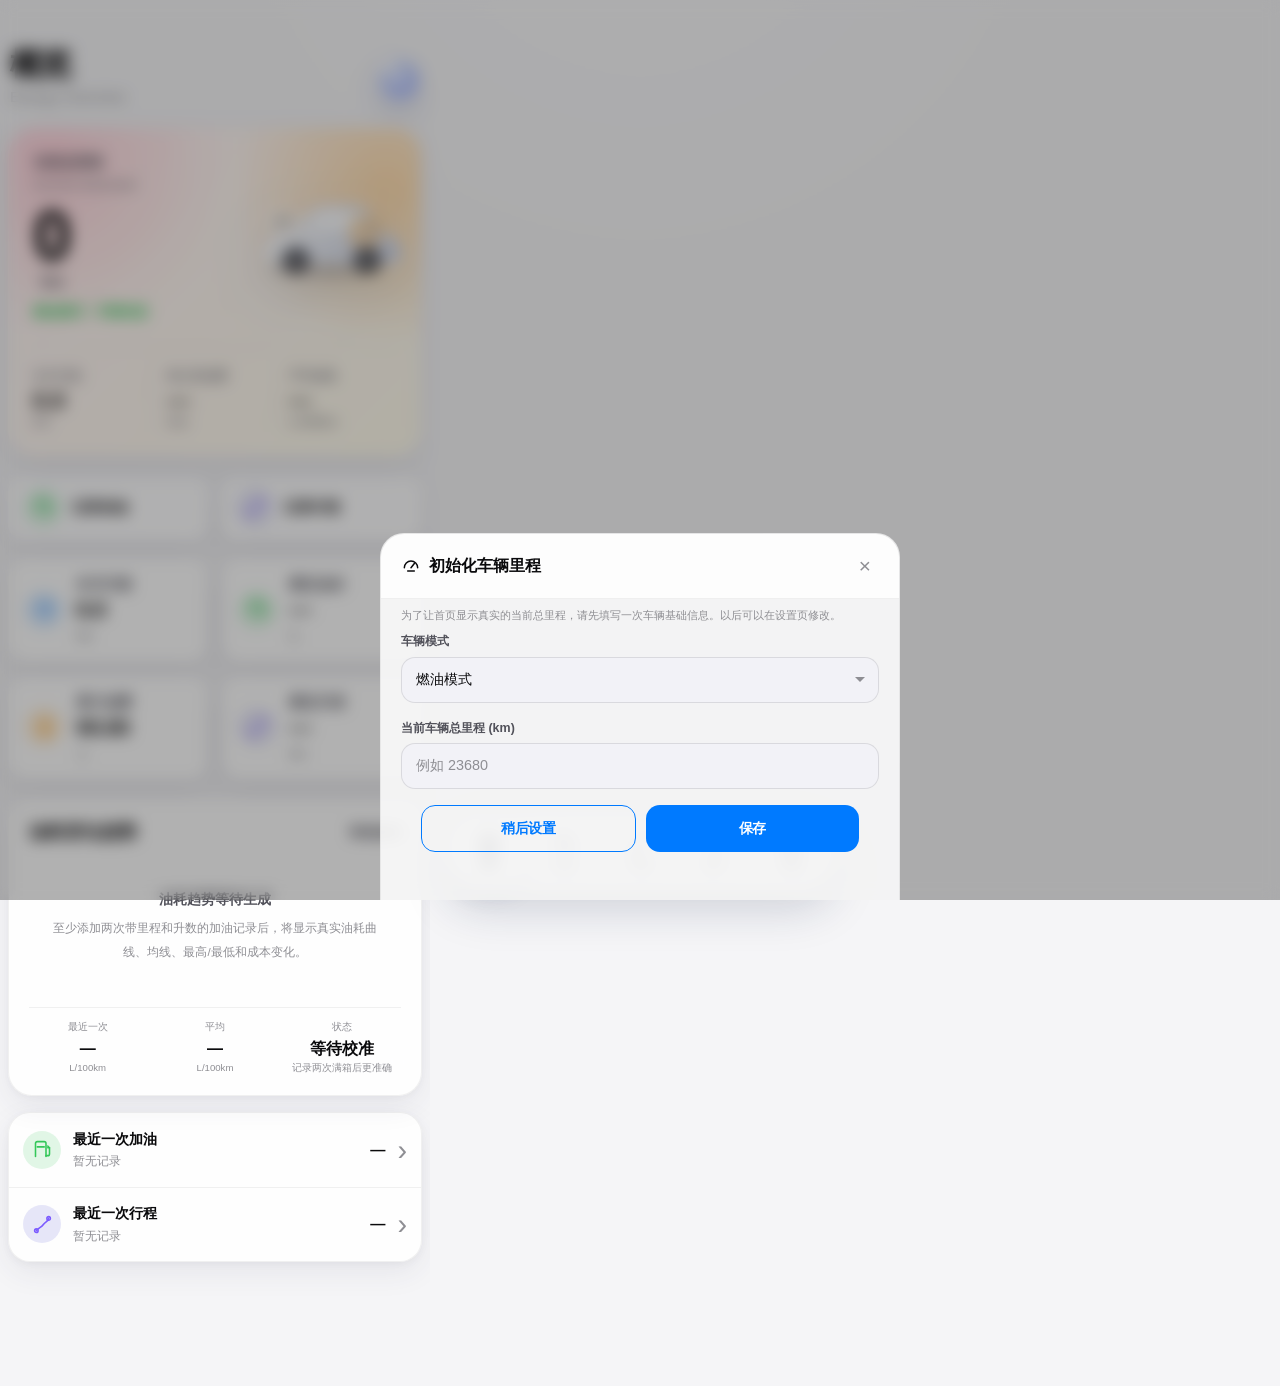
==== commit 06a76496: "Make logging interactions more engaging" ====
--- a/index.html
+++ b/index.html
@@ -82,6 +82,20 @@
     </div>
   </div>
 
+  <div id="saveSummaryOverlay" class="sheet-overlay hidden">
+    <div class="save-summary-sheet" role="dialog" aria-modal="true" aria-labelledby="summaryTitle">
+      <div class="sheet-grabber"></div>
+      <div class="summary-icon">✓</div>
+      <h3 id="summaryTitle">记录已保存</h3>
+      <div id="summaryVisual" class="summary-visual hidden"></div>
+      <div id="summaryRows" class="summary-rows"></div>
+      <p id="summaryHint" class="summary-hint"></p>
+      <button id="summaryDoneBtn" class="btn btn-primary btn-block">完成</button>
+    </div>
+  </div>
+
+  <div id="toast" class="toast hidden" role="status" aria-live="polite"></div>
+
   <script src="dataService.js"></script>
   <script src="app.js"></script>
 </body>
--- a/styles.css
+++ b/styles.css
@@ -230,7 +230,7 @@
 }
 
 @keyframes pageFadeIn {
-  from { opacity: 0; transform: translateY(6px); }
+  from { opacity: 0.96; transform: translateY(4px); }
   to { opacity: 1; transform: translateY(0); }
 }
 
@@ -488,6 +488,44 @@
 }
 .latest-value.no-data { color: var(--text-tertiary); }
 
+.log-summary-card {
+  margin: 0 0 14px;
+  padding: 15px 16px;
+  border: 1px solid var(--border);
+  border-radius: 22px;
+  background: var(--card-bg);
+  box-shadow: var(--shadow-sm);
+}
+.log-summary-card > div:first-child {
+  display: flex;
+  align-items: baseline;
+  justify-content: space-between;
+  gap: 12px;
+}
+.log-summary-card strong {
+  color: var(--text-primary);
+  font-size: 0.95rem;
+  font-weight: 720;
+}
+.log-summary-card span {
+  color: var(--text-secondary);
+  font-size: 0.78rem;
+}
+.summary-chip-row {
+  display: flex;
+  gap: 8px;
+  flex-wrap: wrap;
+  margin-top: 12px;
+}
+.summary-chip-row span {
+  padding: 7px 10px;
+  border-radius: 999px;
+  background: var(--card-bg-strong);
+  color: var(--text-primary);
+  font-size: 0.76rem;
+  font-weight: 650;
+}
+
 /* ---- Vehicle Panel ---- */
 .vehicle-panel {
   display: flex;
@@ -743,6 +781,46 @@
 .settings-row:last-of-type { border-radius: 6px 6px 14px 14px; margin-bottom: 0; }
 .settings-label { font-size: 0.88rem; color: var(--text-primary); }
 .settings-value { font-size: 0.82rem; color: var(--text-tertiary); }
+.settings-toggle-row {
+  gap: 16px;
+  cursor: pointer;
+}
+.settings-toggle-row > span {
+  display: flex;
+  flex-direction: column;
+  gap: 3px;
+}
+.ios-switch {
+  width: 52px;
+  height: 32px;
+  flex: 0 0 52px;
+  border: none;
+  border-radius: 999px;
+  appearance: none;
+  -webkit-appearance: none;
+  background: var(--border);
+  position: relative;
+  cursor: pointer;
+  transition: background 0.2s ease;
+}
+.ios-switch::after {
+  content: '';
+  position: absolute;
+  top: 3px;
+  left: 3px;
+  width: 26px;
+  height: 26px;
+  border-radius: 999px;
+  background: #fff;
+  box-shadow: 0 2px 8px rgba(0,0,0,0.22);
+  transition: transform 0.2s cubic-bezier(0.2, 0.8, 0.2, 1);
+}
+.ios-switch:checked {
+  background: var(--accent-green);
+}
+.ios-switch:checked::after {
+  transform: translateX(20px);
+}
 
 /* Theme selector — iOS segmented control */
 .theme-segmented {
@@ -751,6 +829,7 @@
   border-radius: 10px;
   padding: 3px;
   gap: 2px;
+  width: 100%;
 }
 .theme-seg-btn {
   flex: 1;
@@ -773,12 +852,110 @@
   box-shadow: 0 1px 3px rgba(0,0,0,0.3);
 }
 
+.energy-mode-control .theme-seg-btn,
+.energy-segmented .theme-seg-btn {
+  min-height: 36px;
+  padding-left: 10px;
+  padding-right: 10px;
+  white-space: nowrap;
+}
+
+.energy-segmented {
+  display: flex;
+  gap: 3px;
+  width: 100%;
+  margin-bottom: 16px;
+  padding: 4px;
+  border: 1px solid var(--border);
+  border-radius: 14px;
+  background: var(--card-bg-strong);
+  box-shadow: var(--shadow-sm);
+}
+
+.vehicle-odometer-row {
+  align-items: flex-start;
+  gap: 14px;
+}
+
+.vehicle-odometer-input {
+  display: flex;
+  align-items: center;
+  gap: 8px;
+  width: min(56%, 210px);
+}
+
+.vehicle-odometer-input .form-input {
+  min-width: 0;
+  height: 42px;
+  padding: 0 12px;
+  text-align: right;
+}
+
+.vehicle-odometer-input span {
+  color: var(--text-tertiary);
+  font-size: 0.8rem;
+  font-weight: 650;
+}
+
+.import-json-textarea {
+  min-height: 220px;
+  padding: 14px;
+  resize: vertical;
+  font-family: ui-monospace, SFMono-Regular, Menlo, Consolas, monospace;
+  font-size: 0.82rem;
+  line-height: 1.5;
+  white-space: pre;
+}
+
+.backup-json-textarea {
+  min-height: 280px;
+}
+
+.backup-preview {
+  display: grid;
+  gap: 6px;
+  margin: 12px 0;
+  padding: 14px;
+  border: 1px solid var(--border);
+  border-radius: 16px;
+  background: var(--card-bg-strong);
+  color: var(--text-secondary);
+  font-size: 0.82rem;
+}
+
+.backup-preview.hidden {
+  display: none;
+}
+
+.backup-preview strong {
+  color: var(--text-primary);
+  font-size: 0.95rem;
+}
+
+.settings-help {
+  margin: -2px 2px 12px;
+  color: var(--text-tertiary);
+  font-size: 0.78rem;
+  line-height: 1.55;
+}
+
 /* ---- Settings Buttons ---- */
 .settings-btn-row {
   display: flex;
   flex-direction: column;
   gap: 8px;
   margin-top: 4px;
+}
+
+.backup-method-title {
+  margin: 8px 2px 2px;
+  color: var(--text-tertiary);
+  font-size: 0.74rem;
+  font-weight: 720;
+}
+
+.backup-method-title:first-child {
+  margin-top: 0;
 }
 
 .settings-about {
@@ -876,6 +1053,128 @@
   overflow-y: auto;
   animation: slideUp 0.3s ease-out;
 }
+
+.sheet-overlay {
+  position: fixed;
+  inset: 0;
+  z-index: 1200;
+  display: flex;
+  align-items: flex-end;
+  justify-content: center;
+  padding: 16px;
+  background: rgba(0, 0, 0, 0.28);
+  backdrop-filter: blur(10px);
+  -webkit-backdrop-filter: blur(10px);
+}
+.sheet-overlay.hidden { display: none; }
+.save-summary-sheet {
+  width: min(100%, 520px);
+  max-height: calc(92dvh - env(safe-area-inset-bottom));
+  overflow: auto;
+  padding: 10px 20px calc(20px + env(safe-area-inset-bottom));
+  border: 1px solid var(--border);
+  border-radius: 28px 28px 22px 22px;
+  background: var(--card-bg);
+  color: var(--text-primary);
+  box-shadow: var(--shadow-lg);
+  animation: sheetUp 260ms cubic-bezier(0.2, 0.8, 0.2, 1);
+}
+@keyframes sheetUp {
+  from { transform: translateY(24px); opacity: 0; }
+  to { transform: translateY(0); opacity: 1; }
+}
+.sheet-grabber {
+  width: 42px;
+  height: 5px;
+  margin: 0 auto 16px;
+  border-radius: 999px;
+  background: var(--border);
+}
+.summary-icon {
+  width: 48px;
+  height: 48px;
+  margin: 0 auto 10px;
+  display: grid;
+  place-items: center;
+  border-radius: 999px;
+  color: #fff;
+  background: var(--accent-green);
+  font-size: 1.45rem;
+  font-weight: 800;
+}
+.save-summary-sheet h3 {
+  margin: 0;
+  text-align: center;
+  font-size: 1.12rem;
+  font-weight: 760;
+}
+.summary-visual {
+  margin: 16px 0 10px;
+}
+.summary-meter {
+  height: 9px;
+  border-radius: 999px;
+  overflow: hidden;
+  background: var(--card-bg-strong);
+  border: 1px solid var(--border);
+}
+.summary-meter span {
+  display: block;
+  height: 100%;
+  min-width: 10%;
+  border-radius: inherit;
+  transition: width 260ms cubic-bezier(0.2, 0.8, 0.2, 1);
+}
+.summary-meter.fuel span { background: linear-gradient(90deg, var(--accent-orange), var(--accent-green)); }
+.summary-meter.charge span { background: linear-gradient(90deg, var(--accent-blue), var(--accent-green)); }
+.summary-rows {
+  margin: 16px 0;
+  border-radius: 18px;
+  overflow: hidden;
+  background: var(--card-bg-strong);
+  border: 1px solid var(--border);
+}
+.summary-row {
+  display: flex;
+  justify-content: space-between;
+  gap: 16px;
+  padding: 13px 14px;
+  border-bottom: 1px solid var(--border);
+  font-size: 0.88rem;
+}
+.summary-row:last-child { border-bottom: none; }
+.summary-row span:first-child { color: var(--text-secondary); }
+.summary-row span:last-child {
+  color: var(--text-primary);
+  font-weight: 700;
+  text-align: right;
+}
+.summary-hint {
+  margin: 8px 2px 16px;
+  color: var(--text-secondary);
+  font-size: 0.86rem;
+  line-height: 1.55;
+}
+.toast {
+  position: fixed;
+  left: 50%;
+  bottom: calc(96px + env(safe-area-inset-bottom));
+  transform: translateX(-50%);
+  z-index: 1300;
+  max-width: min(88vw, 420px);
+  padding: 10px 16px;
+  border-radius: 999px;
+  background: rgba(28, 28, 30, 0.88);
+  color: #fff;
+  font-size: 0.86rem;
+  font-weight: 600;
+  line-height: 1.35;
+  text-align: center;
+  box-shadow: 0 8px 24px rgba(0, 0, 0, 0.18);
+  backdrop-filter: blur(16px);
+  -webkit-backdrop-filter: blur(16px);
+}
+.toast.hidden { display: none; }
 .modal-header {
   position: sticky;
   top: 0;
@@ -945,7 +1244,85 @@
 .form-hint { font-size: 0.7rem; color: var(--text-tertiary); margin-top: -8px; margin-bottom: 8px; }
 .form-check { display: flex; align-items: center; gap: 8px; cursor: pointer; }
 .form-check input[type="checkbox"] { width: 20px; height: 20px; accent-color: var(--accent); }
-.form-check label { font-size: 0.82rem; color: var(--text-secondary); }
+.form-check label,
+.form-check span { font-size: 0.82rem; color: var(--text-secondary); }
+.quick-purpose-group {
+  display: flex;
+  gap: 8px;
+  margin: -4px 0 16px;
+  padding-bottom: 2px;
+  overflow-x: auto;
+  scrollbar-width: none;
+}
+.quick-purpose-group::-webkit-scrollbar { display: none; }
+.quick-purpose {
+  flex: 0 0 auto;
+  min-height: 36px;
+  padding: 0 14px;
+  border: 1px solid var(--border);
+  border-radius: 999px;
+  background: var(--card-bg-strong);
+  color: var(--text-secondary);
+  font-size: 0.82rem;
+  font-weight: 650;
+  cursor: pointer;
+  transition: transform 0.18s ease, background 0.18s ease, color 0.18s ease;
+  -webkit-tap-highlight-color: transparent;
+}
+.quick-purpose:active { transform: scale(0.96); }
+.quick-purpose.active {
+  background: var(--accent);
+  border-color: transparent;
+  color: #fff;
+}
+.btn.is-saving {
+  opacity: 0.78;
+  pointer-events: none;
+}
+.btn-spinner {
+  width: 14px;
+  height: 14px;
+  margin-right: 7px;
+  display: inline-block;
+  vertical-align: -2px;
+  border: 2px solid rgba(255,255,255,0.45);
+  border-top-color: #fff;
+  border-radius: 999px;
+  animation: spin 0.8s linear infinite;
+}
+@keyframes spin { to { transform: rotate(360deg); } }
+.more-fields {
+  margin: 4px 0 18px;
+  padding: 4px 0 0;
+  border-top: 1px solid var(--border);
+}
+.more-fields summary {
+  list-style: none;
+  cursor: pointer;
+  padding: 12px 2px 14px;
+  color: var(--accent);
+  font-size: 0.86rem;
+  font-weight: 650;
+  -webkit-tap-highlight-color: transparent;
+}
+.more-fields summary::-webkit-details-marker { display: none; }
+.more-fields summary::after {
+  content: '+';
+  float: right;
+  width: 24px;
+  height: 24px;
+  border-radius: 999px;
+  display: inline-flex;
+  align-items: center;
+  justify-content: center;
+  color: var(--text-secondary);
+  background: var(--card-bg-strong);
+  transition: transform 0.22s ease;
+}
+.more-fields[open] summary::after { transform: rotate(45deg); }
+.more-fields[open] {
+  padding-bottom: 2px;
+}
 
 /* ---- Confirm Dialog ---- */
 .confirm-dialog {
@@ -1043,3 +1420,641 @@
 /* ---- Utility ---- */
 .hidden { display: none !important; }
 .text-center { text-align: center; }
+
+/* ============================================================
+   Refined Apple-style UI pass
+   ============================================================ */
+
+:root,
+html[data-theme="light"] {
+  --app-bg: #f5f5f7;
+  --card-bg: rgba(255, 255, 255, 0.86);
+  --card-bg-strong: rgba(255, 255, 255, 0.96);
+  --text-primary: #0a0a0c;
+  --text-secondary: #51515a;
+  --text-tertiary: #8e8e93;
+  --border: rgba(0, 0, 0, 0.055);
+  --shadow-sm: 0 10px 30px rgba(50, 50, 93, 0.08), 0 2px 8px rgba(0, 0, 0, 0.04);
+  --shadow-lg: 0 24px 60px rgba(50, 50, 93, 0.16), 0 8px 24px rgba(0, 0, 0, 0.08);
+  --hero-bg:
+    radial-gradient(circle at 92% 18%, rgba(255, 191, 105, 0.48), transparent 34%),
+    radial-gradient(circle at 10% 8%, rgba(255, 99, 132, 0.22), transparent 38%),
+    linear-gradient(135deg, rgba(255, 244, 246, 0.98), rgba(255, 251, 235, 0.94));
+  --hero-icon: rgba(255, 171, 64, 0.34);
+  --nav-bg: rgba(255, 255, 255, 0.76);
+  --nav-pill-bg: rgba(255, 255, 255, 0.94);
+  --nav-icon-default: #85858d;
+  --nav-icon-active: #111827;
+  --trend-line: #34c759;
+  --trend-fill: rgba(52, 199, 89, 0.12);
+}
+
+html[data-theme="dark"] {
+  --app-bg: #000000;
+  --card-bg: rgba(28, 28, 30, 0.86);
+  --card-bg-strong: rgba(36, 36, 40, 0.96);
+  --text-primary: #f7f7fb;
+  --text-secondary: #c8c8d0;
+  --text-tertiary: #8e8e93;
+  --border: rgba(255, 255, 255, 0.08);
+  --shadow-sm: 0 14px 36px rgba(0, 0, 0, 0.38);
+  --shadow-lg: 0 24px 70px rgba(0, 0, 0, 0.52);
+  --hero-bg:
+    radial-gradient(circle at 94% 16%, rgba(255, 45, 85, 0.36), transparent 38%),
+    radial-gradient(circle at 12% 0%, rgba(88, 86, 214, 0.20), transparent 42%),
+    linear-gradient(135deg, rgba(26, 28, 38, 0.98), rgba(16, 17, 24, 0.96));
+  --hero-icon: rgba(255, 69, 58, 0.26);
+  --nav-bg: rgba(28, 28, 30, 0.74);
+  --nav-pill-bg: rgba(86, 101, 130, 0.48);
+  --nav-icon-default: #8e8e93;
+  --nav-icon-active: #ffffff;
+  --trend-line: #30d158;
+  --trend-fill: rgba(48, 209, 88, 0.14);
+}
+
+body {
+  background:
+    radial-gradient(circle at 50% -12%, rgba(255, 255, 255, 0.55), transparent 28rem),
+    var(--app-bg);
+}
+
+html[data-theme="dark"] body {
+  background:
+    radial-gradient(circle at 50% -10%, rgba(42, 55, 84, 0.34), transparent 26rem),
+    var(--app-bg);
+}
+
+.app-header {
+  display: none;
+}
+
+#app {
+  width: 100%;
+  max-width: 430px;
+  margin-left: 0;
+  margin-right: 0;
+}
+
+.app-content {
+  padding: max(20px, env(safe-area-inset-top, 0px)) 8px calc(108px + env(safe-area-inset-bottom, 0px));
+  overflow-x: hidden;
+}
+
+.page-head {
+  margin: 28px 0 18px;
+  padding: 0 2px;
+}
+
+.home-head {
+  display: flex;
+  align-items: center;
+  justify-content: space-between;
+  gap: 16px;
+}
+
+.page-head h2 {
+  color: var(--text-primary);
+  font-size: 2rem;
+  line-height: 1.04;
+  font-weight: 800;
+  letter-spacing: -0.055em;
+}
+
+.page-head .subtitle {
+  margin-top: 5px;
+  color: var(--text-tertiary);
+  font-size: 0.95rem;
+  font-weight: 500;
+}
+
+.user-avatar-action {
+  width: 42px;
+  height: 42px;
+  display: grid;
+  place-items: center;
+  border: 1px solid rgba(255, 255, 255, 0.68);
+  border-radius: 50%;
+  background:
+    radial-gradient(circle at 25% 15%, rgba(255, 255, 255, 0.88), transparent 32%),
+    linear-gradient(145deg, #dfe9ff, #a7b8ff);
+  color: #ffffff;
+  font-size: 1.05rem;
+  font-weight: 760;
+  box-shadow: 0 12px 28px rgba(80, 102, 180, 0.20);
+}
+
+html[data-theme="dark"] .user-avatar-action {
+  border-color: rgba(255, 255, 255, 0.18);
+  background:
+    radial-gradient(circle at 25% 15%, rgba(255, 255, 255, 0.38), transparent 32%),
+    linear-gradient(145deg, #3e4670, #1e2442);
+}
+
+.ios-hero-card {
+  position: relative;
+  overflow: hidden;
+  min-height: 214px;
+  margin-bottom: 18px;
+  padding: 24px;
+  border: 1px solid rgba(255, 255, 255, 0.74);
+  border-radius: 28px;
+  background: var(--hero-bg);
+  box-shadow: var(--shadow-sm);
+  backdrop-filter: blur(24px) saturate(1.45);
+  -webkit-backdrop-filter: blur(24px) saturate(1.45);
+}
+
+html[data-theme="dark"] .ios-hero-card {
+  border-color: rgba(255, 255, 255, 0.10);
+}
+
+.hero-card-top {
+  display: flex;
+  align-items: flex-start;
+  justify-content: space-between;
+  gap: 18px;
+}
+
+.vehicle-hero-top {
+  align-items: center;
+}
+
+.vehicle-hero-copy {
+  min-width: 0;
+  flex: 1 1 52%;
+  position: relative;
+  z-index: 2;
+}
+
+.hero-kicker,
+.ios-mini-card small {
+  display: block;
+  color: var(--text-secondary);
+  font-size: 0.9rem;
+  font-weight: 660;
+}
+
+.hero-subtitle-en {
+  display: block;
+  margin-top: 2px;
+  color: var(--text-tertiary);
+  font-size: 0.76rem;
+  font-weight: 620;
+}
+
+.hero-card-top strong {
+  display: block;
+  margin-top: 8px;
+  color: var(--text-primary);
+  font-size: 3rem;
+  line-height: 0.98;
+  font-weight: 820;
+  letter-spacing: -0.055em;
+}
+
+.hero-card-top .odometer-value {
+  font-size: clamp(2.8rem, 13vw, 4.35rem);
+  letter-spacing: -0.07em;
+}
+
+.hero-odometer-unit {
+  display: inline-block;
+  margin-left: 8px;
+  color: var(--text-secondary);
+  font-size: 1rem;
+  font-weight: 720;
+}
+
+.hero-card-top small {
+  display: block;
+  margin-top: 8px;
+  color: var(--accent-green);
+  font-size: 0.82rem;
+  font-weight: 650;
+}
+
+.hero-pump {
+  width: 86px;
+  height: 86px;
+  display: grid;
+  place-items: center;
+  color: var(--hero-icon);
+}
+
+.hero-vehicle {
+  width: min(44%, 188px);
+  min-width: 142px;
+  display: grid;
+  place-items: center;
+  margin-right: -8px;
+}
+
+.vehicle-visual {
+  width: 100%;
+  height: auto;
+  overflow: visible;
+  --vehicle-body-start: rgba(255, 255, 255, 0.96);
+  --vehicle-body-end: rgba(203, 212, 232, 0.96);
+  filter: drop-shadow(0 18px 26px rgba(53, 66, 94, 0.18));
+}
+
+html[data-theme="dark"] .vehicle-visual {
+  --vehicle-body-start: rgba(70, 76, 98, 0.98);
+  --vehicle-body-end: rgba(26, 30, 45, 0.98);
+  filter: drop-shadow(0 18px 28px rgba(0, 0, 0, 0.42));
+}
+
+.vehicle-electric {
+  --vehicle-body-start: rgba(235, 248, 255, 0.98);
+  --vehicle-body-end: rgba(139, 190, 255, 0.96);
+}
+
+.vehicle-hybrid {
+  --vehicle-body-start: rgba(243, 244, 255, 0.98);
+  --vehicle-body-end: rgba(181, 210, 184, 0.96);
+}
+
+.vehicle-body {
+  fill: url(#carBody-fuel);
+  stroke: rgba(255, 255, 255, 0.74);
+  stroke-width: 1.4;
+}
+
+.vehicle-electric .vehicle-body { fill: url(#carBody-electric); }
+.vehicle-hybrid .vehicle-body { fill: url(#carBody-hybrid); }
+
+.vehicle-glass {
+  fill: url(#carGlass-fuel);
+  stroke: rgba(255, 255, 255, 0.55);
+}
+
+.vehicle-electric .vehicle-glass { fill: url(#carGlass-electric); }
+.vehicle-hybrid .vehicle-glass { fill: url(#carGlass-hybrid); }
+
+.vehicle-highlight {
+  fill: none;
+  stroke: rgba(255, 255, 255, 0.72);
+  stroke-width: 3;
+  stroke-linecap: round;
+}
+
+.vehicle-shadow {
+  fill: rgba(50, 60, 90, 0.18);
+}
+
+.vehicle-wheel {
+  fill: rgba(32, 34, 42, 0.92);
+}
+
+.vehicle-wheel-core {
+  fill: rgba(255, 255, 255, 0.74);
+}
+
+.vehicle-badge {
+  fill: rgba(255, 255, 255, 0.62);
+  stroke: rgba(255, 255, 255, 0.64);
+}
+
+.vehicle-badge-text {
+  fill: var(--text-primary);
+  font-size: 11px;
+  font-weight: 800;
+  letter-spacing: 0;
+}
+
+.vehicle-fuel-mark {
+  fill: rgba(255, 149, 0, 0.22);
+  stroke: rgba(255, 149, 0, 0.48);
+  stroke-width: 2;
+}
+
+.vehicle-spark {
+  fill: rgba(0, 122, 255, 0.22);
+  stroke: rgba(0, 122, 255, 0.56);
+  stroke-width: 2;
+}
+
+.vehicle-leaf {
+  fill: rgba(52, 199, 89, 0.18);
+  stroke: rgba(88, 86, 214, 0.46);
+  stroke-width: 2;
+}
+
+.hero-pump .ui-icon {
+  width: 76px;
+  height: 76px;
+  stroke-width: 1.6;
+}
+
+.hero-metrics {
+  display: grid;
+  grid-template-columns: repeat(3, minmax(0, 1fr));
+  gap: 0;
+  margin-top: 26px;
+  padding-top: 18px;
+  border-top: 1px solid rgba(120, 120, 128, 0.18);
+}
+
+.hero-metrics div {
+  min-width: 0;
+  padding: 0 12px;
+  border-left: 1px solid rgba(120, 120, 128, 0.18);
+}
+
+.hero-metrics div:first-child {
+  padding-left: 0;
+  border-left: 0;
+}
+
+.hero-metrics span,
+.hero-metrics small {
+  display: block;
+  color: var(--text-tertiary);
+  font-size: 0.76rem;
+  font-weight: 600;
+}
+
+.hero-metrics strong {
+  display: block;
+  margin-top: 3px;
+  color: var(--text-primary);
+  font-size: 1.42rem;
+  line-height: 1.12;
+  font-weight: 780;
+}
+
+.quick-actions {
+  margin-bottom: 16px;
+}
+
+.btn-action {
+  min-height: 62px;
+  border: 0;
+  border-radius: 18px;
+  background: var(--card-bg);
+  box-shadow: var(--shadow-sm);
+  color: var(--text-primary);
+  font-weight: 700;
+}
+
+.btn-action .action-icon,
+.mini-icon,
+.list-icon {
+  width: 38px;
+  height: 38px;
+  display: grid;
+  place-items: center;
+  border-radius: 50%;
+  flex: 0 0 auto;
+}
+
+.btn-action .action-icon .ui-icon,
+.mini-icon .ui-icon,
+.list-icon .ui-icon {
+  width: 21px;
+  height: 21px;
+}
+
+.action-fuel,
+.mini-icon.green,
+.list-icon.fuel {
+  background: rgba(52, 199, 89, 0.14);
+  color: var(--accent-green);
+}
+
+.action-charge,
+.list-icon.charge {
+  background: rgba(0, 122, 255, 0.14);
+  color: var(--accent-blue);
+}
+
+.energy-mode-electric .hero-pump,
+.energy-mode-hybrid .hero-pump {
+  color: var(--accent-blue);
+}
+
+.action-trip,
+.mini-icon.purple,
+.list-icon.trip {
+  background: rgba(88, 86, 214, 0.14);
+  color: #7c5cff;
+}
+
+.mini-icon.blue {
+  background: rgba(0, 122, 255, 0.14);
+  color: var(--accent-blue);
+}
+
+.mini-icon.orange {
+  background: rgba(255, 149, 0, 0.16);
+  color: var(--accent-orange);
+}
+
+.ios-card-grid {
+  display: grid;
+  grid-template-columns: 1fr 1fr;
+  gap: 12px;
+  margin-bottom: 18px;
+}
+
+.ios-mini-card {
+  min-height: 104px;
+  display: flex;
+  align-items: center;
+  gap: 13px;
+  padding: 16px;
+  border: 1px solid var(--border);
+  border-radius: 20px;
+  background: var(--card-bg);
+  box-shadow: var(--shadow-sm);
+}
+
+.ios-mini-card strong {
+  display: inline-block;
+  margin-top: 3px;
+  color: var(--text-primary);
+  font-size: 1.42rem;
+  line-height: 1;
+  font-weight: 780;
+  letter-spacing: -0.03em;
+}
+
+.ios-mini-card em {
+  display: block;
+  margin-top: 3px;
+  color: var(--text-tertiary);
+  font-style: normal;
+  font-size: 0.76rem;
+  font-weight: 560;
+}
+
+.summary-grid,
+.progress-card,
+.latest-section-title,
+.latest-record-card {
+  display: none;
+}
+
+.trend-card {
+  margin-bottom: 16px;
+  padding: 20px;
+  border-radius: 24px;
+  background: var(--card-bg);
+  box-shadow: var(--shadow-sm);
+  backdrop-filter: blur(20px) saturate(1.35);
+  -webkit-backdrop-filter: blur(20px) saturate(1.35);
+}
+
+.trend-card .section-head strong {
+  font-size: 1.12rem;
+  font-weight: 780;
+}
+
+.trend-card .section-head span {
+  color: var(--text-secondary);
+  font-size: 0.82rem;
+  font-weight: 650;
+}
+
+.trend-line {
+  stroke: var(--trend-line);
+  stroke-width: 2.4;
+  stroke-linecap: round;
+  stroke-linejoin: round;
+}
+
+.trend-insights {
+  grid-template-columns: repeat(3, minmax(0, 1fr));
+}
+
+.trend-insights strong {
+  display: block;
+  margin-top: 2px;
+  font-size: 1rem;
+  white-space: nowrap;
+}
+
+.ios-list-card {
+  overflow: hidden;
+  margin-bottom: 16px;
+  border: 1px solid var(--border);
+  border-radius: 22px;
+  background: var(--card-bg);
+  box-shadow: var(--shadow-sm);
+}
+
+.ios-list-row {
+  display: flex;
+  align-items: center;
+  gap: 12px;
+  min-height: 74px;
+  padding: 13px 14px;
+  border-top: 1px solid var(--border);
+}
+
+.ios-list-row:first-child {
+  border-top: 0;
+}
+
+.ios-list-row .latest-info {
+  min-width: 0;
+  flex: 1;
+}
+
+.ios-list-row .latest-label {
+  color: var(--text-primary);
+  font-size: 0.9rem;
+  text-transform: none;
+  letter-spacing: 0;
+}
+
+.ios-list-row .latest-detail {
+  margin-top: 2px;
+  color: var(--text-tertiary);
+  font-size: 0.78rem;
+}
+
+.ios-list-row .latest-value {
+  color: var(--text-primary);
+  font-size: 0.95rem;
+  font-weight: 720;
+}
+
+.chevron {
+  color: var(--text-tertiary);
+  font-size: 1.8rem;
+  line-height: 1;
+}
+
+.bottom-nav {
+  bottom: calc(10px + env(safe-area-inset-bottom, 0px));
+  width: calc(100% - 40px);
+  max-width: 390px;
+  padding: 6px;
+  border-color: rgba(255, 255, 255, 0.46);
+  background: var(--nav-bg);
+  box-shadow: 0 18px 45px rgba(24, 39, 75, 0.18);
+}
+
+html[data-theme="dark"] .bottom-nav {
+  border-color: rgba(255, 255, 255, 0.12);
+  box-shadow: 0 18px 45px rgba(0, 0, 0, 0.54);
+}
+
+.bottom-nav .nav-pill-bg {
+  top: 6px;
+  height: calc(100% - 12px);
+  background: var(--nav-pill-bg);
+  box-shadow: inset 0 1px 0 rgba(255, 255, 255, 0.62), 0 10px 24px rgba(31, 45, 74, 0.12);
+}
+
+html[data-theme="dark"] .bottom-nav .nav-pill-bg {
+  box-shadow: inset 0 1px 0 rgba(255, 255, 255, 0.14), 0 10px 24px rgba(0, 0, 0, 0.28);
+}
+
+.nav-item {
+  min-height: 60px;
+  color: var(--nav-icon-default);
+}
+
+.nav-item.active {
+  color: var(--nav-icon-active);
+}
+
+.nav-item.active .nav-icon {
+  transform: translateY(-2px) scale(1.05);
+}
+
+.nav-label {
+  font-size: 0.62rem;
+}
+
+@media (max-width: 380px) {
+  .app-content {
+    padding-left: 10px;
+    padding-right: 10px;
+  }
+
+  .ios-hero-card {
+    padding: 20px;
+  }
+
+  .hero-card-top strong {
+    font-size: 2.65rem;
+  }
+
+  .ios-mini-card {
+    padding: 14px;
+    gap: 10px;
+  }
+
+  .ios-mini-card strong {
+    font-size: 1.24rem;
+  }
+}
+
+@media (max-width: 600px) {
+  .bottom-nav {
+    max-width: calc(100% - 40px);
+  }
+}
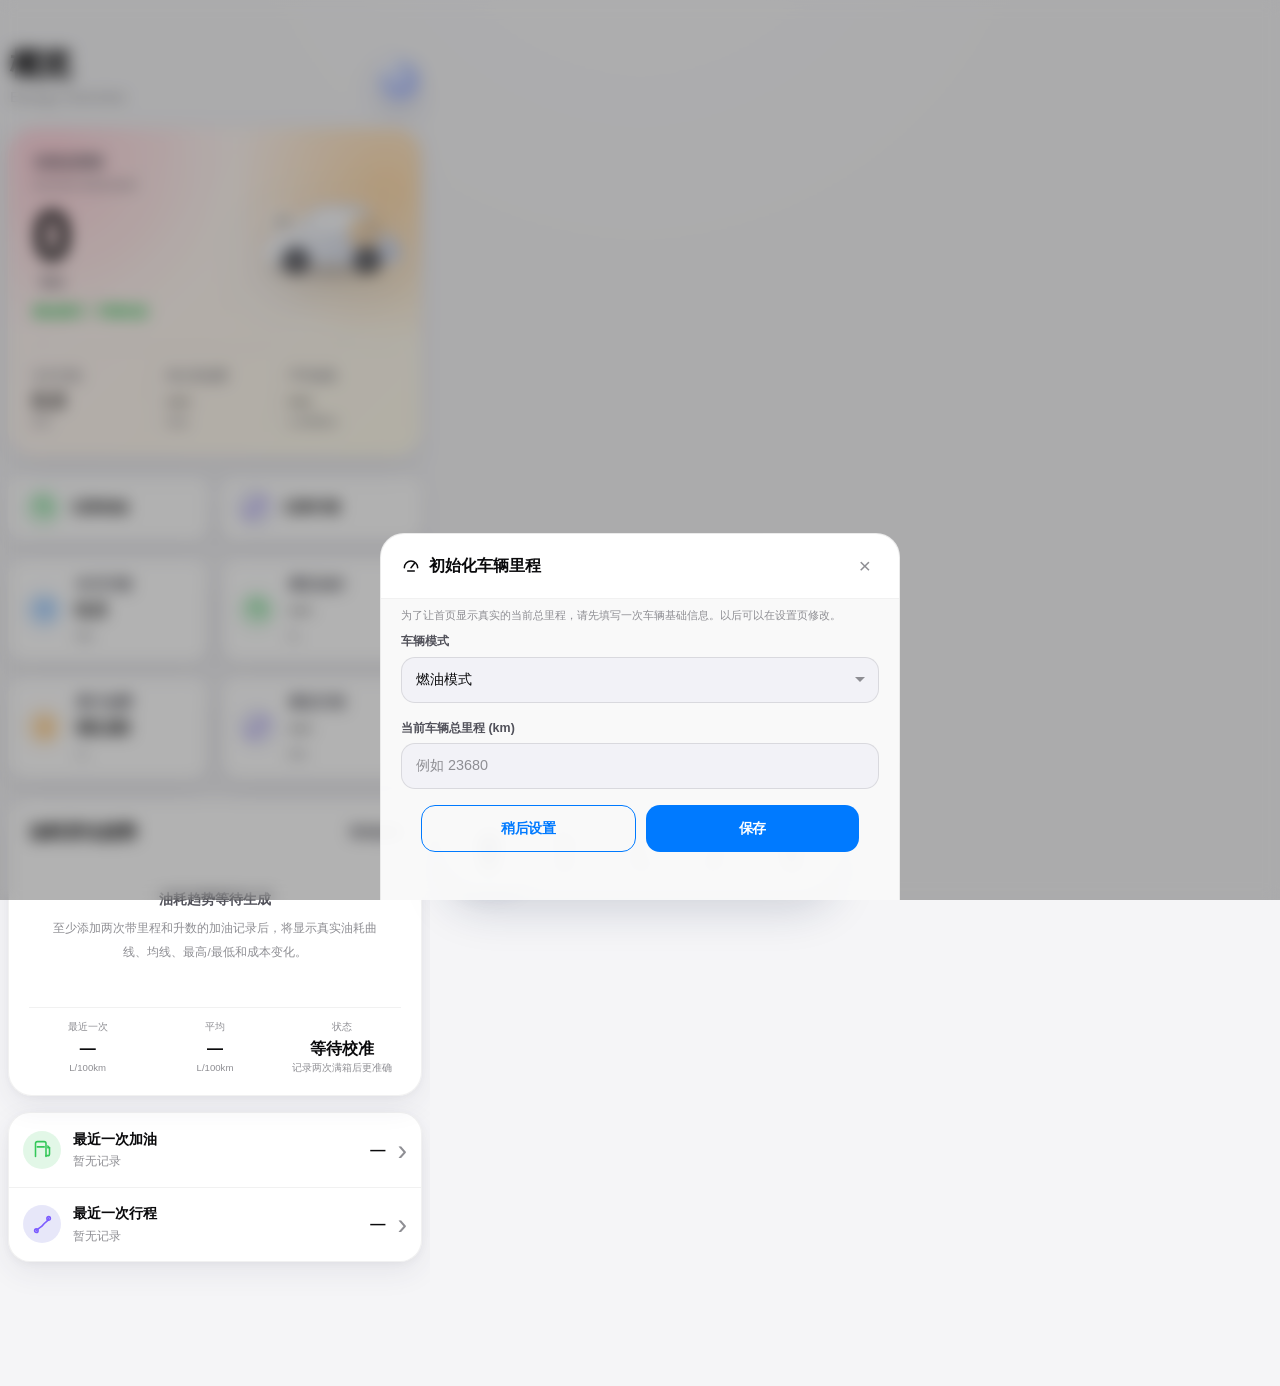
==== commit 2f279a51: "Refine save interaction to iOS bottom sheet" ====
--- a/index.html
+++ b/index.html
@@ -86,15 +86,14 @@
     <div class="save-summary-sheet" role="dialog" aria-modal="true" aria-labelledby="summaryTitle">
       <div class="sheet-grabber"></div>
       <div class="summary-icon">✓</div>
-      <h3 id="summaryTitle">记录已保存</h3>
-      <div id="summaryVisual" class="summary-visual hidden"></div>
+      <h3 id="summaryTitle">补能完成</h3>
       <div id="summaryRows" class="summary-rows"></div>
       <p id="summaryHint" class="summary-hint"></p>
-      <button id="summaryDoneBtn" class="btn btn-primary btn-block">完成</button>
+      <button id="summaryDoneBtn" class="summary-done-btn">完成</button>
     </div>
   </div>
 
-  <div id="toast" class="toast hidden" role="status" aria-live="polite"></div>
+  <div id="appToast" class="app-toast hidden" role="status" aria-live="polite"></div>
 
   <script src="dataService.js"></script>
   <script src="app.js"></script>
--- a/styles.css
+++ b/styles.css
@@ -2058,3 +2058,409 @@
     max-width: calc(100% - 40px);
   }
 }
+
+/* ---- Focused Energy Log Flow ---- */
+:root,
+html[data-theme="light"] {
+  --card-bg: rgba(255, 255, 255, 0.92);
+  --card-bg-strong: rgba(255, 255, 255, 0.98);
+  --border-color: rgba(17, 24, 39, 0.08);
+  --shadow-soft: 0 18px 40px rgba(15, 23, 42, 0.08);
+}
+
+html[data-theme="dark"] {
+  --card-bg: rgba(28, 28, 30, 0.88);
+  --card-bg-strong: rgba(44, 44, 46, 0.92);
+  --border-color: rgba(255, 255, 255, 0.1);
+  --shadow-soft: 0 18px 45px rgba(0, 0, 0, 0.45);
+}
+
+.energy-screen .app-header { display: none; }
+.energy-screen .app-content { padding: 0; }
+
+.energy-page {
+  max-width: 520px;
+  margin: 0 auto;
+  min-height: 100vh;
+  padding: 56px 20px 120px;
+  background: var(--app-bg);
+}
+
+.energy-page .page-header {
+  display: flex;
+  justify-content: space-between;
+  align-items: flex-start;
+  margin-bottom: 26px;
+}
+
+.energy-page .page-header h1 {
+  margin: 0;
+  font-size: 44px;
+  line-height: 1.05;
+  font-weight: 850;
+  letter-spacing: -0.04em;
+}
+
+.energy-page .page-header p {
+  margin: 8px 0 0;
+  font-size: 18px;
+  color: var(--text-secondary);
+}
+
+.avatar-btn {
+  width: 54px;
+  height: 54px;
+  border: none;
+  border-radius: 999px;
+  background: linear-gradient(135deg, #e9efff, #d7d8ff);
+  color: #1f2937;
+  font-weight: 800;
+  font-size: 22px;
+  box-shadow: 0 10px 24px rgba(99, 102, 241, 0.18);
+}
+
+.ios-segmented {
+  display: grid;
+  grid-template-columns: 1fr 1fr;
+  gap: 0;
+  padding: 4px;
+  border-radius: 22px;
+  background: rgba(120, 120, 128, 0.14);
+  margin-bottom: 18px;
+}
+
+.segment-option {
+  height: 48px;
+  border: 0;
+  border-radius: 18px;
+  background: transparent;
+  color: var(--text-secondary);
+  font-size: 17px;
+  font-weight: 700;
+}
+
+.segment-option.active {
+  background: var(--card-bg-strong);
+  color: var(--accent-blue);
+  box-shadow: 0 8px 20px rgba(15, 23, 42, 0.08);
+}
+
+.ios-card {
+  background: var(--card-bg);
+  border: 1px solid var(--border-color);
+  border-radius: 30px;
+  box-shadow: var(--shadow-soft);
+  backdrop-filter: blur(20px) saturate(180%);
+  -webkit-backdrop-filter: blur(20px) saturate(180%);
+}
+
+.energy-form-card { padding: 14px 20px 20px; }
+
+.ios-form-row {
+  min-height: 64px;
+  display: grid;
+  grid-template-columns: 36px 1fr auto;
+  align-items: center;
+  gap: 12px;
+  border-bottom: 1px solid var(--border-color);
+}
+
+.fuel-more-fields .ios-form-row:last-child,
+.ios-form-row:last-of-type { border-bottom: none; }
+
+.row-icon {
+  width: 30px;
+  height: 30px;
+  display: grid;
+  place-items: center;
+  border-radius: 10px;
+  background: rgba(37, 99, 235, 0.08);
+  color: var(--accent-blue);
+  font-size: 15px;
+  font-weight: 750;
+}
+
+.row-icon .ui-icon { width: 19px; height: 19px; }
+
+.row-label {
+  font-size: 17px;
+  font-weight: 650;
+  color: var(--text-primary);
+}
+
+.row-input,
+.row-value-input input {
+  border: none;
+  background: transparent;
+  color: var(--text-primary);
+  font-size: 17px;
+  text-align: right;
+  outline: none;
+  max-width: 120px;
+}
+
+select.row-input {
+  appearance: none;
+  -webkit-appearance: none;
+}
+
+.row-value-input {
+  display: flex;
+  align-items: center;
+  gap: 4px;
+  color: var(--text-secondary);
+  font-size: 16px;
+}
+
+.row-chevron {
+  color: var(--text-tertiary);
+  font-size: 30px;
+  margin-left: -8px;
+}
+
+.energy-page .ios-switch {
+  width: auto;
+  height: auto;
+  flex: none;
+  appearance: auto;
+  -webkit-appearance: auto;
+  background: none;
+  position: static;
+}
+
+.energy-page .ios-switch::after { display: none; }
+.energy-page .ios-switch input { display: none; }
+
+.energy-page .ios-switch span {
+  width: 54px;
+  height: 32px;
+  border-radius: 999px;
+  background: rgba(120, 120, 128, 0.25);
+  display: block;
+  position: relative;
+  transition: 220ms ease;
+}
+
+.energy-page .ios-switch span::after {
+  content: "";
+  width: 28px;
+  height: 28px;
+  border-radius: 999px;
+  background: white;
+  position: absolute;
+  top: 2px;
+  left: 2px;
+  box-shadow: 0 3px 8px rgba(0,0,0,0.16);
+  transition: 220ms ease;
+}
+
+.energy-page .ios-switch input:checked + span { background: var(--accent-blue); }
+.energy-page .ios-switch input:checked + span::after { transform: translateX(22px); }
+
+.more-row {
+  width: 100%;
+  height: 56px;
+  border: none;
+  background: transparent;
+  display: flex;
+  justify-content: space-between;
+  align-items: center;
+  color: var(--text-primary);
+  font-size: 17px;
+  font-weight: 650;
+}
+
+.more-row.open .more-chevron { transform: rotate(180deg); }
+.more-chevron { color: var(--text-tertiary); transition: transform 220ms ease; }
+
+.fuel-more-fields {
+  border-top: 1px solid var(--border-color);
+  margin-top: -1px;
+}
+
+.primary-save-btn {
+  width: 100%;
+  height: 58px;
+  margin-top: 12px;
+  border: none;
+  border-radius: 18px;
+  background: linear-gradient(135deg, #2f7cf6, #155dfc);
+  color: white;
+  font-size: 19px;
+  font-weight: 800;
+  box-shadow: 0 12px 24px rgba(37, 99, 235, 0.24);
+}
+
+.primary-save-btn:disabled {
+  background: rgba(37, 99, 235, 0.28);
+  box-shadow: none;
+}
+
+.primary-save-btn .btn-spinner {
+  width: 16px;
+  height: 16px;
+  border: 2px solid rgba(255,255,255,0.5);
+  border-top-color: white;
+  border-radius: 999px;
+  display: inline-block;
+  margin-left: 8px;
+  animation: spin 800ms linear infinite;
+}
+
+.hidden { display: none !important; }
+
+.recent-section { margin-top: 26px; }
+
+.recent-section h2 {
+  margin: 0 0 12px;
+  font-size: 24px;
+  font-weight: 820;
+}
+
+.fuel-recent-card {
+  min-height: 96px;
+  margin-bottom: 14px;
+  display: grid;
+  grid-template-columns: 56px 1fr auto 18px;
+  align-items: center;
+  gap: 14px;
+  padding: 18px;
+  border-radius: 24px;
+  background: var(--card-bg);
+  border: 1px solid var(--border-color);
+  box-shadow: var(--shadow-soft);
+}
+
+.recent-icon {
+  width: 52px;
+  height: 52px;
+  display: grid;
+  place-items: center;
+  border-radius: 16px;
+  background: rgba(37, 99, 235, 0.08);
+  color: var(--accent-blue);
+}
+
+.recent-icon .ui-icon { width: 26px; height: 26px; }
+.recent-main div { display: flex; align-items: baseline; gap: 12px; }
+.recent-main strong, .recent-amount { color: var(--text-primary); font-size: 17px; font-weight: 760; }
+.recent-main span, .recent-main small, .recent-chevron { color: var(--text-secondary); }
+.recent-main p { display: flex; gap: 14px; flex-wrap: wrap; margin: 6px 0 2px; color: var(--text-tertiary); font-size: 14px; }
+.recent-empty { padding: 20px; color: var(--text-secondary); }
+.ios-empty-panel { display: grid; gap: 10px; padding: 10px 0 0; }
+
+.sheet-overlay {
+  position: fixed;
+  inset: 0;
+  z-index: 9999;
+  background: rgba(0, 0, 0, 0.38);
+  backdrop-filter: blur(8px);
+  -webkit-backdrop-filter: blur(8px);
+  display: flex;
+  align-items: flex-end;
+  justify-content: center;
+  padding: 14px;
+}
+
+.sheet-overlay.hidden { display: none; }
+
+.save-summary-sheet {
+  width: min(100%, 520px);
+  background: var(--card-bg-strong);
+  color: var(--text-primary);
+  border-radius: 32px 32px 24px 24px;
+  padding: 10px 20px calc(22px + env(safe-area-inset-bottom));
+  box-shadow: 0 -20px 60px rgba(0, 0, 0, 0.18);
+  animation: sheetUp 260ms cubic-bezier(0.2, 0.8, 0.2, 1);
+}
+
+@keyframes sheetUp {
+  from { transform: translateY(32px); opacity: 0; }
+  to { transform: translateY(0); opacity: 1; }
+}
+
+.sheet-grabber {
+  width: 44px;
+  height: 5px;
+  border-radius: 999px;
+  background: rgba(120, 120, 128, 0.28);
+  margin: 0 auto 18px;
+}
+
+.summary-icon {
+  width: 54px;
+  height: 54px;
+  border-radius: 999px;
+  display: grid;
+  place-items: center;
+  margin: 0 auto 10px;
+  background: var(--accent-blue);
+  color: white;
+  font-size: 28px;
+  font-weight: 900;
+}
+
+.save-summary-sheet h3 {
+  margin: 0 0 18px;
+  text-align: center;
+  font-size: 25px;
+  font-weight: 850;
+}
+
+.summary-rows {
+  border-radius: 20px;
+  overflow: hidden;
+  background: var(--card-bg);
+  border: 1px solid var(--border-color);
+}
+
+.summary-row {
+  display: flex;
+  justify-content: space-between;
+  align-items: center;
+  gap: 14px;
+  padding: 14px 16px;
+  border-bottom: 1px solid var(--border-color);
+  font-size: 16px;
+}
+
+.summary-row:last-child { border-bottom: none; }
+.summary-row .label { color: var(--text-secondary); }
+.summary-row .value { color: var(--text-primary); font-weight: 750; }
+
+.summary-hint {
+  margin: 14px 4px 18px;
+  color: var(--text-secondary);
+  font-size: 14px;
+  line-height: 1.5;
+}
+
+.summary-done-btn {
+  width: 100%;
+  height: 56px;
+  border: none;
+  border-radius: 18px;
+  background: var(--accent-blue);
+  color: white;
+  font-size: 18px;
+  font-weight: 800;
+}
+
+.app-toast {
+  position: fixed;
+  z-index: 10000;
+  left: 50%;
+  bottom: calc(104px + env(safe-area-inset-bottom));
+  transform: translateX(-50%);
+  padding: 11px 16px;
+  border-radius: 999px;
+  background: rgba(28, 28, 30, 0.88);
+  color: white;
+  font-size: 15px;
+  font-weight: 600;
+  backdrop-filter: blur(18px);
+  -webkit-backdrop-filter: blur(18px);
+  box-shadow: 0 10px 28px rgba(0,0,0,0.18);
+}
+
+.app-toast.hidden { display: none; }
